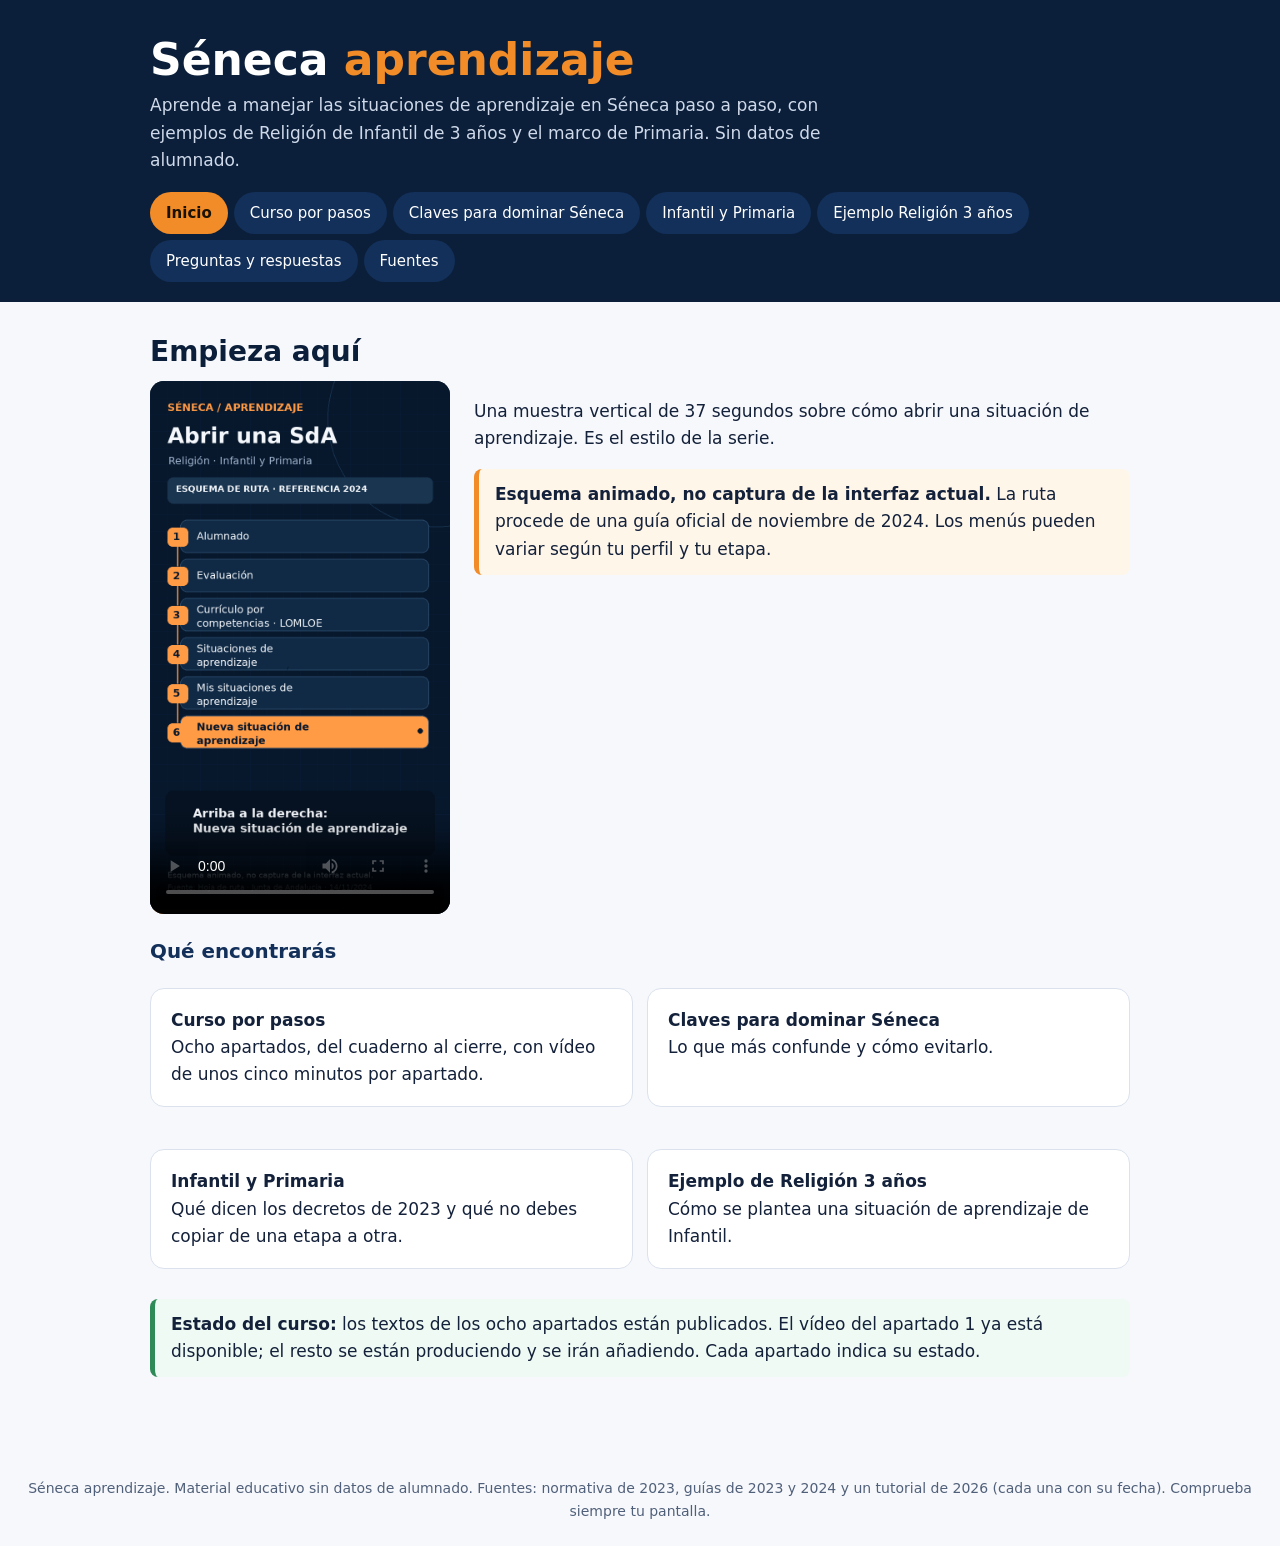
==== index.html @ 156d87f7 "Update evaluation section for Religion curriculum" ====
<!doctype html><html lang="es"><head><meta charset="utf-8"><meta name="viewport" content="width=device-width,initial-scale=1"><title>Séneca aprendizaje</title><link rel="stylesheet" href="2-style.css"></head><body>
<header><div class="wrap"><h1>Séneca <span>aprendizaje</span></h1><p>Aprende a manejar las situaciones de aprendizaje en Séneca paso a paso, con ejemplos de Religión de Infantil de 3 años y el marco de Primaria. Sin datos de alumnado.</p>
<nav role="tablist"><button data-t="inicio">Inicio</button><button data-t="curso">Curso por pasos</button><button data-t="claves">Claves para dominar Séneca</button><button data-t="etapas">Infantil y Primaria</button><button data-t="ejemplo">Ejemplo Religión 3 años</button><button data-t="faq">Preguntas y respuestas</button><button data-t="fuentes">Fuentes</button></nav></div></header>
<main><div class="wrap">
<section class="tab" id="inicio"><h2>Empieza aquí</h2>
<div class="pilot"><video controls playsinline preload="metadata" poster="4-piloto.png" src="5-piloto.mp4" aria-label="Muestra: abrir una situación de aprendizaje"></video>
<div><p>Una muestra vertical de 37 segundos sobre cómo abrir una situación de aprendizaje. Es el estilo de la serie.</p>
<div class="note"><b>Esquema animado, no captura de la interfaz actual.</b> La ruta procede de una guía oficial de noviembre de 2024. Los menús pueden variar según tu perfil y tu etapa.</div></div></div>
<h3>Qué encontrarás</h3>
<div class="grid c2"><div class="card"><b>Curso por pasos</b><br>Ocho apartados, del cuaderno al cierre, con vídeo de unos cinco minutos por apartado.</div><div class="card"><b>Claves para dominar Séneca</b><br>Lo que más confunde y cómo evitarlo.</div><div class="card"><b>Infantil y Primaria</b><br>Qué dicen los decretos de 2023 y qué no debes copiar de una etapa a otra.</div><div class="card"><b>Ejemplo de Religión 3 años</b><br>Cómo se plantea una situación de aprendizaje de Infantil.</div></div>
<div class="note ok"><b>Estado del curso:</b> los textos de los ocho apartados están publicados. El vídeo del apartado 1 ya está disponible; el resto se están produciendo y se irán añadiendo. Cada apartado indica su estado.</div></section>
<section class="tab" id="curso"><h2>Curso por pasos</h2><p>Un apartado por vídeo. Abre cada uno para ver los pasos y su advertencia.</p><details id="m1"><summary>1. Preparar el cuaderno <span class="tag done">Vídeo disponible · 5 min</span></summary><video controls playsinline preload="metadata" poster="8-cap1.png" src="7-cap1.mp4" aria-label="Capítulo 1: preparar el cuaderno" style="margin:10px 0"></video><div class="note">Las pantallas del vídeo son de un tutorial público de 2026 en un entorno de formación (curso 2025-26), con datos ocultos. No es tu sesión: contrasta año, etapa, perfil y permisos. Fuente: <a href="https://www.youtube.com/watch?v=MoA0F6g8uqE" target="_blank" rel="noopener">Creación de parámetros en el Cuaderno de Séneca (YouTube)</a>.</div><p>Localizar el cuaderno de clase, comprobar grupo y curso y crear las categorías.</p><ol class="steps"><li>Entra en Séneca con tu perfil de docente y confirma el curso escolar que aparece arriba.</li><li>Abre el Cuaderno de clase y comprueba que ves el grupo y la materia correctos (en Religión, el grupo de la etapa que te toca).</li><li>Revisa las categorías: son una forma de organizar tus actividades, no una ponderación obligatoria. El orden de presentación no cambia las notas.</li><li>Ten a mano la programación del centro antes de empezar a rellenar nada.</li></ol><div class="note"><b>Ojo:</b> Cada centro puede tener permisos y organización distintos. Lo que ves depende de tu perfil y de lo que haya configurado la dirección.</div></details>
<details id="m2"><summary>2. Programación, situación de aprendizaje y actividad <span class="tag prod">Vídeo en producción</span></summary><p>Tres cosas distintas que se confunden: la programación de la materia, la situación de aprendizaje (SdA) y la actividad evaluable.</p><ol class="steps"><li>Programación didáctica: el documento del centro para la materia y el curso.</li><li>Situación de aprendizaje: un reto o problema contextualizado que reúne actividades articuladas para desarrollar competencias específicas.</li><li>Actividad evaluable: lo que registras en el cuaderno para valorar criterios de evaluación concretos.</li><li>Regla práctica: primero la SdA, después sus actividades, y de ahí las actividades evaluables.</li></ol><div class="note"><b>Ojo:</b> El Decreto 100/2023 (Infantil) define la SdA como un conjunto de actividades articuladas para desarrollar las competencias específicas en un contexto determinado.</div></details>
<details id="m3"><summary>3. Abrir e identificar una situación de aprendizaje <span class="tag prod">Vídeo en producción</span></summary><p>Entrar en Mis situaciones de aprendizaje y rellenar identificación, justificación, temporalización, participantes y materias.</p><ol class="steps"><li>Atajo: usa el buscador integrado de Séneca y escribe «situaciones de aprendizaje».</li><li>Ruta por menús (guía oficial de 2024): <span class=menu>Alumnado</span> › <span class=menu>Evaluación</span> › <span class=menu>Currículo por competencias R.G. LOMLOE</span> › <span class=menu>Situaciones de aprendizaje</span> › <span class=menu>Mis situaciones de aprendizaje</span>.</li><li>Arriba a la derecha pulsa <span class=menu>Nueva situación de aprendizaje</span>.</li><li>Antes de escribir, comprueba etapa y curso. Rellena título contextualizado, justificación (objetivos de etapa y principios pedagógicos), temporalización y materias.</li><li>Añade participantes si otros docentes del mismo curso la van a usar.</li></ol><div class="note"><b>Ojo:</b> La ruta procede de una guía de noviembre de 2024. Los menús pueden cambiar según el perfil y la etapa.</div></details>
<details id="m4"><summary>4. Concreción curricular y producto final <span class="tag prod">Vídeo en producción</span></summary><p>Elegir competencias específicas y criterios de evaluación de la etapa correcta, y describir el reto o producto final.</p><ol class="steps"><li>Selecciona las competencias específicas y los criterios que vas a trabajar. Séneca enlaza por defecto descriptores operativos y saberes básicos según el currículo andaluz.</li><li>Puedes quitar saberes básicos que no vayas a trabajar en esta SdA.</li><li>Describe el producto final: el reto o la tarea, claro y concreto. Se añade con el botón <span class=menu>+</span> de la esquina superior derecha de ese apartado.</li><li>No copies criterios de otra etapa: Infantil y Primaria tienen currículo y áreas distintos.</li></ol><div class="note"><b>Ojo:</b> Infantil se organiza por áreas globalizadas y Primaria por áreas con criterios propios. Los campos exactos de tu pantalla se contrastan con tu perfil.</div></details>
<details id="m5"><summary>5. Secuencia didáctica <span class="tag prod">Vídeo en producción</span></summary><p>Pasar de la idea a las actividades, con recursos y metodología, y añadir diversidad (DUA).</p><ol class="steps"><li>Planifica la secuencia: motivación, activación, exploración, estructuración, aplicación y conclusión o evaluación.</li><li>Añade las actividades una a una: título, descripción, recursos, competencias y criterios asociados.</li><li>Rellena las medidas de atención a la diversidad: generales y específicas, con los principios DUA (varias formas de implicación, de representación y de acción y expresión).</li><li>En Infantil, piensa en juego, rutinas, asamblea y observación; en Primaria, en tareas y productos.</li></ol><div class="note"><b>Ojo:</b> La secuencia es un orden de actividades, no un catálogo suelto.</div></details>
<details id="m6"><summary>6. Crear actividades evaluables <span class="tag prod">Vídeo en producción</span></summary><p>Convertir actividades de la SdA en actividades del cuaderno con categoría y criterios.</p><ol class="steps"><li>Desde la SdA genera las actividades evaluables (guía de Séneca para el profesorado).</li><li>Elige la categoría y revisa los campos del formulario.</li><li>Vincula los criterios que correspondan y decide si la actividad es diaria o no diaria.</li><li>Un mismo criterio puede estar en varias actividades de distinto grado de dificultad.</li></ol><div class="note"><b>Ojo:</b> Los campos del formulario son los que muestra tu Séneca. Esta guía no sustituye comprobarlos en tu perfil.</div></details>
<details id="m7"><summary>7. Registrar y revisar la evaluación <span class="tag prod">Vídeo en producción</span></summary><p>Introducir evidencias, ver el seguimiento y entender cada vista.</p><ol class="steps"><li>Una guía de 2023 sobre ESO dice que los criterios se valoran de 0 a 10 y pesan igual. En Primaria, la Orden de 30 de mayo de 2023 fija los términos IN, SU, BI, NT y SB. Comprueba qué se aplica en tu área.</li><li>Registra evidencias de cada actividad y revisa el seguimiento por alumno.</li><li>En Infantil la evaluación es global y de observación. No traslades sin comprobar la lógica de calificación de otra etapa.</li><li>Nunca pegues datos de alumnado en documentos o webs públicas.</li></ol><div class="note"><b>Ojo:</b> Las orientaciones de calificación de la guía consultada son de ESO. En Religión Infantil y Primaria confirma con tu centro.</div></details>
<details id="m8"><summary>8. Comprobar y cerrar <span class="tag prod">Vídeo en producción</span></summary><p>Revisar, generar el documento imprimible y guardar.</p><ol class="steps"><li>Repasa título, justificación, temporalización, concreción, producto, secuencia y diversidad.</li><li>Genera el documento imprimible de la SdA para revisarlo en papel o PDF.</li><li>Comprueba la evaluación de la práctica docente (indicadores de reflexión).</li><li>Guarda y publica solo cuando esté revisada con quien corresponda en el centro.</li></ol><div class="note"><b>Ojo:</b> Guardar y publicar puede depender de permisos del centro.</div></details>
</section>
<section class="tab" id="claves"><h2>Claves para dominar Séneca</h2>
<div class="card"><b>1. Primero la idea, luego el formulario.</b> Decide el centro de interés, el reto y el producto final en un papel. Después rellena Séneca.</div>
<div class="card"><b>2. Comprueba etapa y curso antes de seleccionar criterios.</b> Un criterio de otra etapa es el error más caro.</div>
<div class="card"><b>3. Título contextualizado y justificación con objetivos de etapa y principios pedagógicos.</b> No basta con el nombre del tema.</div>
<div class="card"><b>4. No es un catálogo de actividades.</b> La secuencia tiene un orden con sentido: motivación, activación, exploración, estructuración, aplicación y conclusión.</div>
<div class="card"><b>5. Cada actividad enlaza criterios.</b> Si no sabes qué criterio evalúa, no es aún una actividad evaluable.</div>
<div class="card"><b>6. DUA desde el principio.</b> Piensa varias formas de implicación, representación y expresión, no solo medidas para casos concretos.</div>
<div class="card"><b>7. Usa el imprimible para revisar.</b> Leer la SdA completa en papel enseña huecos que no ves en pantalla.</div>
<div class="card"><b>8. Cuida los datos.</b> Capturas y ejemplos sin nombres, fotos ni notas del alumnado.</div>
<div class="card"><b>9. Los permisos mandan.</b> Si un botón no aparece, puede ser tu perfil o el centro, no un fallo tuyo.</div></section>
<section class="tab" id="etapas"><h2>Infantil y Primaria</h2>
<p>Lo que dicen los textos oficiales de Andalucía de 2023 sobre cada etapa y sobre Religión. Es el marco legal; no es lo que ve tu pantalla de Séneca, que depende de tu perfil y no se ha podido comprobar.</p>
<table><tr><th></th><th>Infantil</th><th>Primaria</th></tr>
<tr><td>Norma</td><td>Decreto 100/2023, de 9 de mayo, y Orden de 30 de mayo de 2023</td><td>Decreto 101/2023, de 9 de mayo, y Orden de 30 de mayo de 2023</td></tr>
<tr><td>Situación de aprendizaje (art. 7)</td><td>Conjunto de actividades articuladas para lograr que el alumnado desarrolle las competencias específicas en un contexto determinado. Metodología activa, motivadora y participativa.</td><td>La misma definición (art. 7 del decreto de Primaria).</td></tr>
<tr><td>Organización (art. 8)</td><td>Tres áreas globalizadas: Crecimiento en Armonía; Descubrimiento y Exploración del Entorno; Comunicación y Representación de la Realidad.</td><td>Áreas: Conocimiento del Medio, Educación Artística, Educación Física, Lengua Castellana y Literatura, Primera Lengua Extranjera, Matemáticas; Segunda Lengua Extranjera y Educación en Valores Cívicos y Éticos en el tercer ciclo.</td></tr>
<tr><td>Religión (art. 9)</td><td>Se ofrece en el segundo ciclo (3 a 6 años). Los padres o tutores manifiestan si la cursan. El currículo de Religión lo determinan las autoridades de cada confesión.</td><td>Se ofrece en cada curso, a elección de las familias. El currículo de Religión lo determinan las autoridades de cada confesión.</td></tr>
<tr><td>Evaluación (art. 11)</td><td>Global, continua y formativa. La observación directa y sistemática es la técnica principal. Referentes: criterios de evaluación de cada ciclo y área.</td><td>Global, continua y formativa. Referentes: criterios de evaluación de cada área. Resultados con términos IN, SU, BI, NT, SB; boletín informativo con notas de 1 a 10.</td></tr>
<tr><td>Evaluación de Religión</td><td>El decreto andaluz de Infantil no trae una regla específica. El currículo de Religión Católica de Infantil (Resolución de 21/06/2022, BOE) dice que se evalúa en los mismos términos y con los mismos efectos que las otras áreas de la etapa, con la observación directa y sistemática como herramienta clave. Sugiere rúbricas, listas de control, escalas, portfolios o diarios de aprendizaje.</td><td>Art. 9.5 del decreto: se evalúa en los mismos términos y con los mismos efectos que las otras áreas; la nota de Religión no cuenta en convocatorias en que compiten expedientes académicos.</td></tr></table>
<div class="note"><b>No comprobado:</b> los campos exactos de evaluación y programación que ve el profesorado de Religión de Infantil y de Primaria en su perfil de Séneca, y cómo el centro tiene configurado el cuaderno. Esta web no copia criterios ni códigos de ninguna etapa y no incluye ejemplos de Primaria: los ejemplos de esta versión son de Infantil de 3 años.</div>
<p>Textos: <a href="https://www.boe.es/buscar/act.php?id=BOE-A-2022-10452" target="_blank" rel="noopener">Resolución de 21/06/2022, currículos de Religión Católica (BOE)</a>, <a href="https://www.juntadeandalucia.es/boja/2023/90/1" target="_blank" rel="noopener">Decreto 100/2023 (Infantil)</a>, <a href="https://www.juntadeandalucia.es/boja/2023/90/2" target="_blank" rel="noopener">Decreto 101/2023 (Primaria)</a>, <a href="https://www.juntadeandalucia.es/boja/2023/104/39" target="_blank" rel="noopener">Orden de 30 de mayo de 2023 (Primaria)</a>.</p></section>
<section class="tab" id="ejemplo"><h2>Ejemplo: Religión 3 años</h2>
<p>Un tema pensado para 3 años: <b>Dios me quiere como soy</b>. Es una propuesta didáctica de ejemplo para entender cómo se plantean los apartados antes de pasar a Séneca. No es un informe exportado de Séneca, ni una programación oficial, ni un registro de actividades realizadas. Sin datos de ningún centro ni alumnado. Hay más temas en la web <a href="https://manolomalaga.github.io/reli-ana-3-anos/">Reli Ana 3 años</a>.</p>
<h3>Identificación</h3>
<table><tr><th>Apartado</th><th>Propuesta</th></tr>
<tr><td>Título</td><td>Dios me quiere como soy.</td></tr>
<tr><td>Etapa</td><td>Educación Infantil, tres años (segundo ciclo).</td></tr>
<tr><td>Materia</td><td>Religión.</td></tr>
<tr><td>Temporalización</td><td>Cinco encuentros semanales. Ajusta fechas y duración al horario real; no es una duración obligatoria.</td></tr>
<tr><td>Concreción curricular</td><td>Se eligen en Séneca los elementos que ofrezca tu pantalla para Religión de la etapa. El currículo de Religión lo determinan las autoridades de la confesión. Aquí no se incluyen códigos curriculares.</td></tr></table>
<h3>Justificación propuesta</h3>
<p>El juego, la conversación y la expresión plástica permiten que los niños exploren su cuerpo, comuniquen emociones y descubran maneras de cuidar y ayudar. Desde el sentido cristiano del tema se subraya el valor de cada persona y la dignidad compartida. Se trabaja con espejo seguro, plastilina, huellas, siluetas, cuentos y canciones, con alternativas de comunicación y movimiento, sin exigir contacto ni exposición de experiencias íntimas. Las observaciones se refieren a aprendizajes y formas de participar, no a la intensidad de la fe personal.</p>
<h3>Producto final propuesto</h3>
<p>Mural colectivo «Todos iguales, todos importantes», con huellas, siluetas u otras producciones elegidas por cada niño. El mural no sustituye las evidencias individuales de aprendizaje y no exige identificar públicamente a sus autores.</p>
<h3>Secuencia de cinco actividades</h3><details><summary>1. Soy único e importante</summary><p>Conversación de acogida, exploración con un espejo irrompible y huellas en plastilina. Se comparan las producciones sin jerarquizar cuerpos, habilidad ni apariencia. Cada niño comunica algo propio con palabra, gesto o señalamiento. La silueta corporal es opcional: nadie tiene que tumbarse ni aceptar contacto.</p><p><i>Cierre religioso sugerido: una frase breve de agradecimiento por la propia vida.</i></p></details><details><summary>2. Descubro con mis sentidos</summary><p>Juego de sonidos, observación de detalles y exploración de texturas. Para el gusto se usan imágenes o un cuento, sin pruebas de comida. Con movimiento adaptado o una alternativa sentada. Se observa qué descubre y cómo lo expresa, no quién termina antes.</p><p><i>Cierre religioso sugerido: agradecimiento por el cuerpo y por poder conocer el mundo.</i></p></details><details><summary>3. Cuido mi cuerpo</summary><p>Ordenar imágenes de hábitos de cuidado y conversar a partir de un cuento. Se enlaza con las rutinas habituales del aula, sin sustituir las indicaciones del centro. Se registra una acción concreta y el apoyo que necesita.</p><p><i>Cierre religioso sugerido: pedir ayuda para cuidar el cuerpo y respetar a los demás.</i></p></details><details><summary>4. Mis emociones cuentan</summary><p>Cuento y elección de una tarjeta, gesto o dibujo para expresar una emoción. No se obliga a contar vivencias privadas ni a hablar delante del grupo. Se aceptan distintas formas de comunicación.</p><p><i>Cierre religioso sugerido: expresar con libertad cómo se siente cada uno.</i></p></details><details><summary>5. Todos iguales, todos importantes</summary><p>Canción y composición del mural. Se propone una ayuda sencilla entre compañeros, sin contacto obligatorio. Se conversa sobre compartir, acoger y colaborar. Se comprueba que cada niño tiene una forma posible de participar.</p><p><i>Cierre religioso sugerido: agradecimiento por poder ayudarnos.</i></p></details>
<h3>Cómo llevarlo a Séneca</h3>
<ol class="steps"><li>Identifica la situación con título, materia y temporalización revisados.</li><li>Comprueba los elementos curriculares de Religión de la etapa. No traslades los de ESO ni de Primaria al ejemplo de tres años.</li><li>Distribuye las actividades en la secuencia que ofrezca el formulario.</li><li>Crea en el cuaderno las actividades evaluables que procedan. Una categoría del cuaderno con el título del tema no crea automáticamente la situación.</li><li>Registra observaciones individuales reales después de las experiencias. El mural terminado no acredita por sí solo todos los aprendizajes.</li></ol>
<div class="note"><b>Antes de usarlo:</b> sustituye las fechas por tu horario real; comprueba etapa, curso, materia y permisos; no completes resultados por anticipado; no publiques datos personales, fotografías identificables ni apoyos individuales. Marco inclusivo de familia: «¿quién me cuida?», sin suponer una figura concreta en casa. Este sitio todavía no incluye ejemplo de Primaria.</div></section>
<section class="tab" id="faq"><h2>Preguntas y respuestas</h2><details><summary>¿Cómo llego a Nueva situación de aprendizaje?</summary><p>Con el buscador integrado de Séneca, o por <span class=menu>Alumnado</span> › <span class=menu>Evaluación</span> › <span class=menu>Currículo por competencias R.G. LOMLOE</span> › <span class=menu>Situaciones de aprendizaje</span> › <span class=menu>Mis situaciones de aprendizaje</span>. El botón está arriba a la derecha. Ruta de la guía oficial de noviembre de 2024; puede variar.</p></details><details><summary>¿Qué es exactamente una situación de aprendizaje?</summary><p>Un reto o problema contextualizado que el alumnado resuelve poniendo en práctica lo aprendido. Reúne actividades articuladas para desarrollar competencias específicas. Sustituye a la unidad didáctica tradicional.</p></details><details><summary>¿Qué apartados tiene una SdA en Séneca?</summary><p>Según la formación oficial de 2023: identificación (título, justificación, temporalización), participantes, materias, concreción curricular, producto final, secuenciación didáctica, atención a la diversidad (DUA), valoración en actividades evaluables y evaluación de la práctica docente.</p></details><details><summary>¿Infantil y Primaria rellenan lo mismo?</summary><p>No. Los decretos de 2023 organizan Infantil en tres áreas globalizadas con observación como técnica principal, y Primaria en áreas con criterios propios. Los campos que ves en Séneca dependen de tu etapa y perfil: esta web no los ha comprobado.</p></details><details><summary>¿Puedo copiar criterios de un ejemplo de ESO?</summary><p>No. Los ejemplos de ESO sirven para entender la estructura, pero los criterios, saberes y calificación son de cada etapa.</p></details><details><summary>¿Los criterios valen igual?</summary><p>Según la guía consultada (ESO, 2023), los criterios de una competencia específica contribuyen igual y se valoran de 0 a 10. Un criterio puede aparecer en varias actividades con distinta ponderación. Confirma cómo se aplica en tu etapa.</p></details><details><summary>¿Qué es el DUA y dónde se pone?</summary><p>Diseño Universal para el Aprendizaje. Hay un apartado de atención a la diversidad con medidas generales y específicas. Sus tres principios: múltiples formas de implicación, de representación y de acción y expresión.</p></details><details><summary>¿Qué diferencia hay entre categoría, actividad y criterio?</summary><p>La categoría organiza tus actividades en el cuaderno. La actividad es lo que registras. El criterio es lo que se evalúa. El orden de las categorías no pondera notas.</p></details><details><summary>¿Puedo poner datos de mi alumnado en estos materiales?</summary><p>No. Esta web no lleva datos de alumnado ni capturas con datos personales, y tus materiales públicos tampoco deberían.</p></details><details><summary>¿Por qué algunos pasos dicen «según tu perfil»?</summary><p>Porque no todos los perfiles ven lo mismo. Esta web no muestra tu sesión de Séneca y no puede garantizar cada formulario. Ante la duda, pregunta a tu dirección o a tu coordinación.</p></details><details><summary>¿Los vídeos son grabaciones de Séneca?</summary><p>El de muestra es un esquema animado basado en una guía de 2024, no una captura de la interfaz actual. Los capítulos irán rotulando su origen.</p></details></section>
<section class="tab" id="fuentes"><h2>Fuentes</h2><p>Consultadas el 18 de noviembre de 2026. Son material de apoyo; no validan tu sesión de Séneca.</p>
<ul>
<li><a href="https://www.boe.es/buscar/act.php?id=BOE-A-2022-10452" target="_blank" rel="noopener">Resolución de 21 de junio de 2022: currículos de Religión Católica (BOE)</a>. Currículo de Religión; evaluación de Infantil leída; la parte de Primaria no se ha cotejado aquí.</li>
<li><a href="https://www.juntadeandalucia.es/boja/2023/90/1" target="_blank" rel="noopener">Decreto 100/2023 (Infantil)</a>, <a href="https://www.juntadeandalucia.es/boja/2023/90/2" target="_blank" rel="noopener">Decreto 101/2023 (Primaria)</a> y <a href="https://www.juntadeandalucia.es/boja/2023/104/39" target="_blank" rel="noopener">Orden de 30 de mayo de 2023 (Primaria)</a>, BOJA. Marco legal.</li>
<li><a href="https://blogsaverroes.juntadeandalucia.es/hojaderuta/2024/11/14/iniciar-sda/" target="_blank" rel="noopener">Iniciamos la apertura de una situación de aprendizaje (Hoja de ruta, 14/11/2024)</a>. Ruta de menús y botón de nueva SdA.</li>
<li><a href="https://www.juntadeandalucia.es/educacion/portales/documents/265415/413515/03%20-%20Dise%C3%83%C2%B1o%20situaciones%20de%20aprendizaje/fe80c100-6ad6-2442-05f2-0b8b28ba6a63?version=1.1" target="_blank" rel="noopener">Diseño de situaciones de aprendizaje, sesión formativa de 15/11/2023 (Junta de Andalucía)</a>. Índice de apartados y esquema de diseño.</li>
<li><a href="https://blogsaverroes.juntadeandalucia.es/macade/2023/10/19/situacion-de-aprendizaje-en-seneca/" target="_blank" rel="noopener">SdA en Séneca (2023)</a>. Apartados y ejemplo de ESO.</li>
<li><a href="https://blogsaverroes.juntadeandalucia.es/senecaprofesorado/las-udis/" target="_blank" rel="noopener">Las situaciones de aprendizaje, Séneca para el profesorado (2023)</a>.</li>
<li><a href="https://blogsaverroes.juntadeandalucia.es/senecaprofesorado/modulo-de-cuaderno-de-clase/" target="_blank" rel="noopener">Módulo de Cuaderno de Clase</a>.</li>
<li><a href="https://editorial-esquematizate.es/situacion-aprendizaje-educacion-infantil-andalucia-como-disenar/" target="_blank" rel="noopener">Situación de aprendizaje en Infantil, Decreto 100/2023 (fuente editorial, 2026)</a>. Fuente secundaria.</li>
</ul></section>
</div></main>
<footer>Séneca aprendizaje. Material educativo sin datos de alumnado. Fuentes: normativa de 2023, guías de 2023 y 2024 y un tutorial de 2026 (cada una con su fecha). Comprueba siempre tu pantalla.</footer>
<script src="3-app.js"></script></body></html>
---- 2-style.css ----
:root{--navy:#0b1f3a;--navy2:#13305a;--orange:#f28c28;--bg:#f6f8fb;--ink:#14213a;--mut:#51607a;--line:#dbe2ee}
*{box-sizing:border-box}body{margin:0;font:17px/1.6 system-ui,-apple-system,Segoe UI,Roboto,sans-serif;color:var(--ink);background:var(--bg)}
header{background:var(--navy);color:#fff;padding:36px 20px 20px}
.wrap{max-width:980px;margin:0 auto}
h1{margin:0 0 8px;font-size:clamp(28px,5vw,44px);line-height:1.1}h1 span{color:var(--orange)}
header p{margin:0 0 18px;color:#cfd9ea;max-width:680px}
nav{display:flex;gap:6px;flex-wrap:wrap}
nav button{background:var(--navy2);color:#fff;border:0;border-radius:999px;padding:9px 16px;font:inherit;font-size:15px;cursor:pointer}
nav button[aria-selected=true]{background:var(--orange);color:#1b1100;font-weight:700}
main{padding:28px 20px 60px}
section.tab{display:none}section.tab.on{display:block}
h2{font-size:28px;margin:0 0 6px;color:var(--navy)}h3{margin:22px 0 6px;color:var(--navy2)}
.card{background:#fff;border:1px solid var(--line);border-radius:14px;padding:18px 20px;margin:14px 0}
.note{border-left:5px solid var(--orange);background:#fff6ea;padding:12px 16px;border-radius:8px;margin:16px 0}
.ok{border-left-color:#2e8b57;background:#eefaf3}
.grid{display:grid;gap:14px}@media(min-width:760px){.grid.c2{grid-template-columns:1fr 1fr}.pilot{display:grid;grid-template-columns:300px 1fr;gap:24px;align-items:start}}
video{width:100%;max-width:300px;border-radius:14px;background:#07172c;display:block}
.tag{display:inline-block;font-size:13px;padding:2px 10px;border-radius:999px;background:#e8edf6;color:var(--navy2);margin-right:6px}
.tag.prod{background:#fff0d9;color:#8a4b00}.tag.done{background:#dff5e8;color:#17623a}
details{background:#fff;border:1px solid var(--line);border-radius:12px;margin:10px 0;padding:4px 18px}
summary{cursor:pointer;font-weight:650;padding:10px 0;color:var(--navy)}
details[open] summary{border-bottom:1px solid var(--line);margin-bottom:8px}
table{border-collapse:collapse;width:100%;font-size:15px;background:#fff}th,td{border:1px solid var(--line);padding:8px 10px;text-align:left;vertical-align:top}th{background:var(--navy);color:#fff}
ol.steps{padding-left:22px}ol.steps li{margin:6px 0}
code,.menu{background:#eaf0fa;border-radius:6px;padding:1px 7px;font-size:.92em}
a{color:#0b5cad}footer{padding:24px 20px;color:var(--mut);font-size:14px;text-align:center}
@media(max-width:700px){table{font-size:13.5px;table-layout:fixed}th,td{padding:6px;overflow-wrap:anywhere;hyphens:auto}}
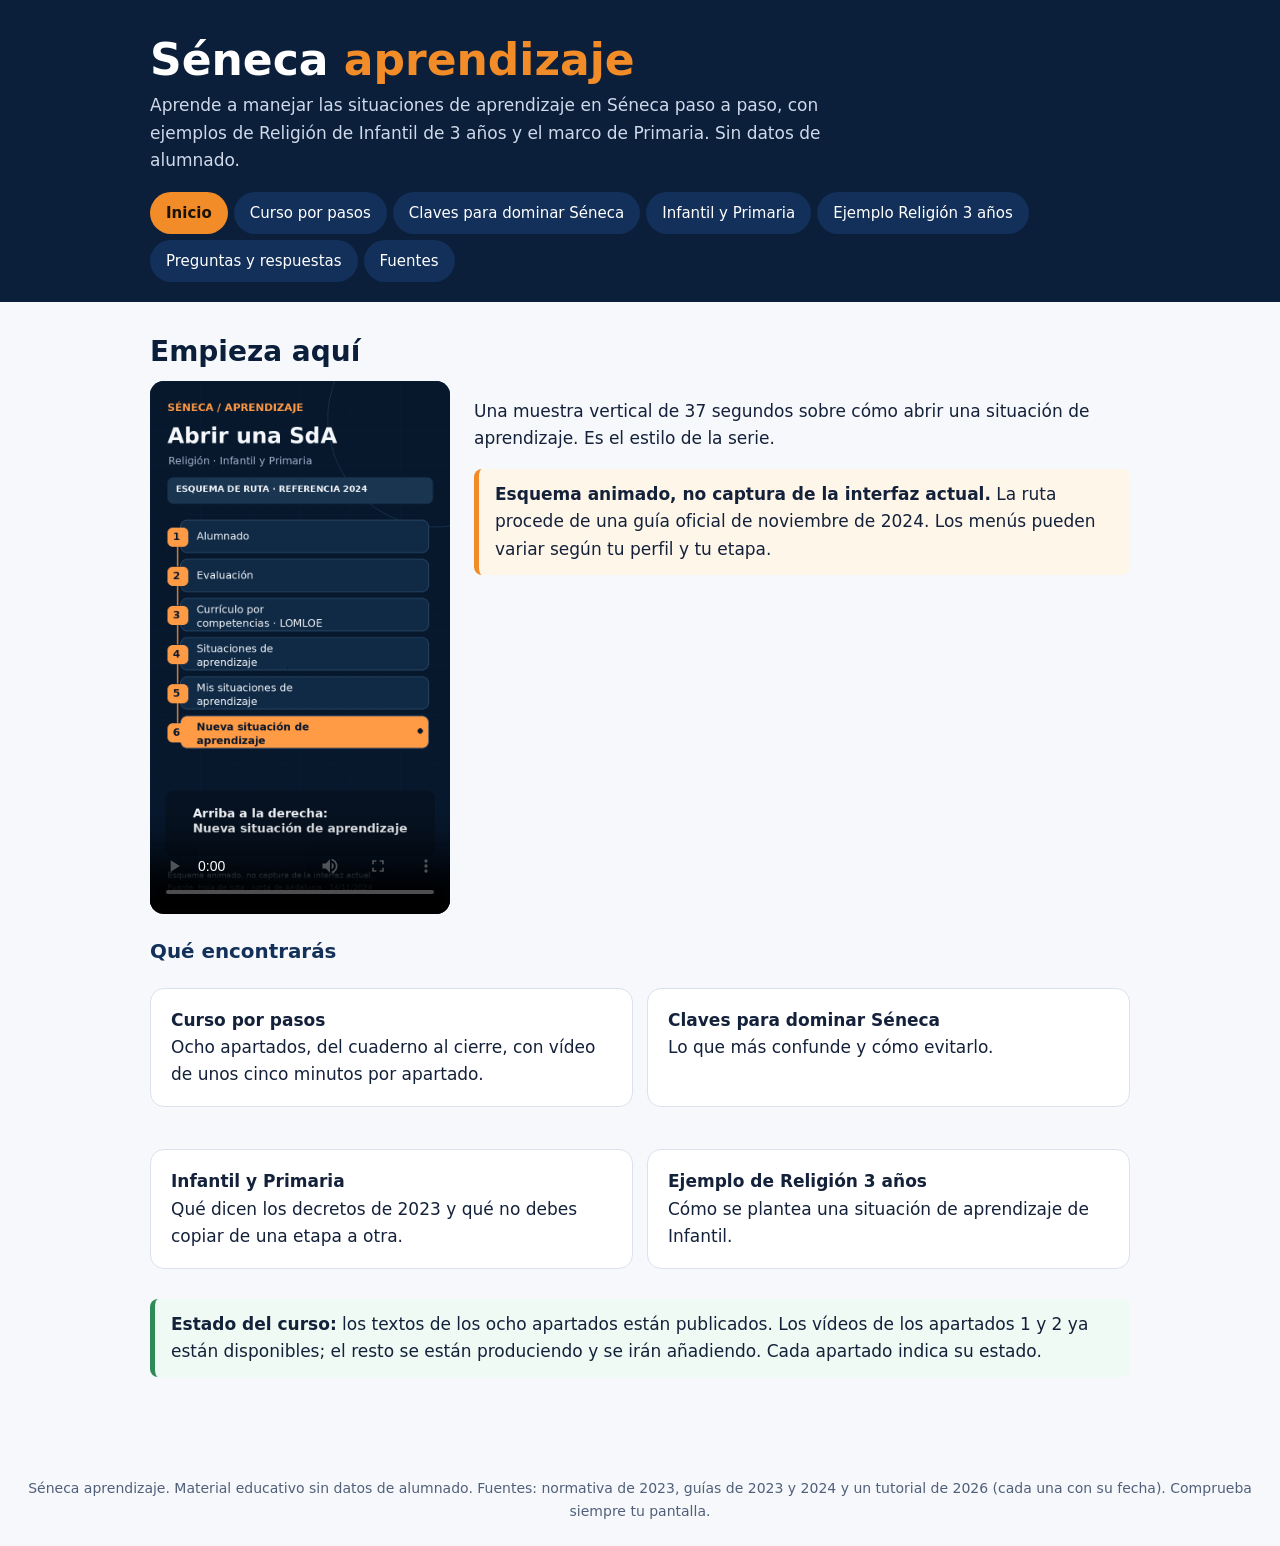
==== commit 79160238: "Modify course status and video details in index.html Updated course status and video availability in" ====
--- a/index.html
+++ b/index.html
@@ -8,9 +8,9 @@
 <div class="note"><b>Esquema animado, no captura de la interfaz actual.</b> La ruta procede de una guía oficial de noviembre de 2024. Los menús pueden variar según tu perfil y tu etapa.</div></div></div>
 <h3>Qué encontrarás</h3>
 <div class="grid c2"><div class="card"><b>Curso por pasos</b><br>Ocho apartados, del cuaderno al cierre, con vídeo de unos cinco minutos por apartado.</div><div class="card"><b>Claves para dominar Séneca</b><br>Lo que más confunde y cómo evitarlo.</div><div class="card"><b>Infantil y Primaria</b><br>Qué dicen los decretos de 2023 y qué no debes copiar de una etapa a otra.</div><div class="card"><b>Ejemplo de Religión 3 años</b><br>Cómo se plantea una situación de aprendizaje de Infantil.</div></div>
-<div class="note ok"><b>Estado del curso:</b> los textos de los ocho apartados están publicados. El vídeo del apartado 1 ya está disponible; el resto se están produciendo y se irán añadiendo. Cada apartado indica su estado.</div></section>
+<div class="note ok"><b>Estado del curso:</b> los textos de los ocho apartados están publicados. Los vídeos de los apartados 1 y 2 ya están disponibles; el resto se están produciendo y se irán añadiendo. Cada apartado indica su estado.</div></section>
 <section class="tab" id="curso"><h2>Curso por pasos</h2><p>Un apartado por vídeo. Abre cada uno para ver los pasos y su advertencia.</p><details id="m1"><summary>1. Preparar el cuaderno <span class="tag done">Vídeo disponible · 5 min</span></summary><video controls playsinline preload="metadata" poster="8-cap1.png" src="7-cap1.mp4" aria-label="Capítulo 1: preparar el cuaderno" style="margin:10px 0"></video><div class="note">Las pantallas del vídeo son de un tutorial público de 2026 en un entorno de formación (curso 2025-26), con datos ocultos. No es tu sesión: contrasta año, etapa, perfil y permisos. Fuente: <a href="https://www.youtube.com/watch?v=MoA0F6g8uqE" target="_blank" rel="noopener">Creación de parámetros en el Cuaderno de Séneca (YouTube)</a>.</div><p>Localizar el cuaderno de clase, comprobar grupo y curso y crear las categorías.</p><ol class="steps"><li>Entra en Séneca con tu perfil de docente y confirma el curso escolar que aparece arriba.</li><li>Abre el Cuaderno de clase y comprueba que ves el grupo y la materia correctos (en Religión, el grupo de la etapa que te toca).</li><li>Revisa las categorías: son una forma de organizar tus actividades, no una ponderación obligatoria. El orden de presentación no cambia las notas.</li><li>Ten a mano la programación del centro antes de empezar a rellenar nada.</li></ol><div class="note"><b>Ojo:</b> Cada centro puede tener permisos y organización distintos. Lo que ves depende de tu perfil y de lo que haya configurado la dirección.</div></details>
-<details id="m2"><summary>2. Programación, situación de aprendizaje y actividad <span class="tag prod">Vídeo en producción</span></summary><p>Tres cosas distintas que se confunden: la programación de la materia, la situación de aprendizaje (SdA) y la actividad evaluable.</p><ol class="steps"><li>Programación didáctica: el documento del centro para la materia y el curso.</li><li>Situación de aprendizaje: un reto o problema contextualizado que reúne actividades articuladas para desarrollar competencias específicas.</li><li>Actividad evaluable: lo que registras en el cuaderno para valorar criterios de evaluación concretos.</li><li>Regla práctica: primero la SdA, después sus actividades, y de ahí las actividades evaluables.</li></ol><div class="note"><b>Ojo:</b> El Decreto 100/2023 (Infantil) define la SdA como un conjunto de actividades articuladas para desarrollar las competencias específicas en un contexto determinado.</div></details>
+<details id="m2"><summary>2. Programación, situación de aprendizaje y actividad <span class="tag done">Vídeo disponible · 5:44</span></summary><video controls playsinline preload="metadata" poster="2-cap2.png" src="1-cap2.mp4" aria-label="Capítulo 2: programación, situación de aprendizaje y actividad" style="margin:10px 0"></video><div class="note">Las pantallas del vídeo son de un tutorial de un instituto subido en octubre de 2025, pero grabado con pantallas de 2023-24. Puede no coincidir con la interfaz actual, y no se ha comprobado la interfaz actual de Infantil. Distingue materia, SdA y actividad, y los registros del cuaderno, con el ejemplo del tema 1. Fuente: <a href="https://www.youtube.com/watch?v=WIgateh4PXk" target="_blank" rel="noopener">tutorial en YouTube</a>; apoyo: <a href="https://www.youtube.com/watch?v=lEC_SYRVXgc" target="_blank" rel="noopener">segundo tutorial</a>.</div><p>Tres cosas distintas que se confunden: la programación de la materia, la situación de aprendizaje (SdA) y la actividad evaluable.</p><ol class="steps"><li>Programación didáctica: el documento del centro para la materia y el curso.</li><li>Situación de aprendizaje: un reto o problema contextualizado que reúne actividades articuladas para desarrollar competencias específicas.</li><li>Actividad evaluable: lo que registras en el cuaderno para valorar criterios de evaluación concretos.</li><li>Regla práctica: primero la SdA, después sus actividades, y de ahí las actividades evaluables.</li></ol><div class="note"><b>Ojo:</b> El Decreto 100/2023 (Infantil) define la SdA como un conjunto de actividades articuladas para desarrollar las competencias específicas en un contexto determinado.</div></details>
 <details id="m3"><summary>3. Abrir e identificar una situación de aprendizaje <span class="tag prod">Vídeo en producción</span></summary><p>Entrar en Mis situaciones de aprendizaje y rellenar identificación, justificación, temporalización, participantes y materias.</p><ol class="steps"><li>Atajo: usa el buscador integrado de Séneca y escribe «situaciones de aprendizaje».</li><li>Ruta por menús (guía oficial de 2024): <span class=menu>Alumnado</span> › <span class=menu>Evaluación</span> › <span class=menu>Currículo por competencias R.G. LOMLOE</span> › <span class=menu>Situaciones de aprendizaje</span> › <span class=menu>Mis situaciones de aprendizaje</span>.</li><li>Arriba a la derecha pulsa <span class=menu>Nueva situación de aprendizaje</span>.</li><li>Antes de escribir, comprueba etapa y curso. Rellena título contextualizado, justificación (objetivos de etapa y principios pedagógicos), temporalización y materias.</li><li>Añade participantes si otros docentes del mismo curso la van a usar.</li></ol><div class="note"><b>Ojo:</b> La ruta procede de una guía de noviembre de 2024. Los menús pueden cambiar según el perfil y la etapa.</div></details>
 <details id="m4"><summary>4. Concreción curricular y producto final <span class="tag prod">Vídeo en producción</span></summary><p>Elegir competencias específicas y criterios de evaluación de la etapa correcta, y describir el reto o producto final.</p><ol class="steps"><li>Selecciona las competencias específicas y los criterios que vas a trabajar. Séneca enlaza por defecto descriptores operativos y saberes básicos según el currículo andaluz.</li><li>Puedes quitar saberes básicos que no vayas a trabajar en esta SdA.</li><li>Describe el producto final: el reto o la tarea, claro y concreto. Se añade con el botón <span class=menu>+</span> de la esquina superior derecha de ese apartado.</li><li>No copies criterios de otra etapa: Infantil y Primaria tienen currículo y áreas distintos.</li></ol><div class="note"><b>Ojo:</b> Infantil se organiza por áreas globalizadas y Primaria por áreas con criterios propios. Los campos exactos de tu pantalla se contrastan con tu perfil.</div></details>
 <details id="m5"><summary>5. Secuencia didáctica <span class="tag prod">Vídeo en producción</span></summary><p>Pasar de la idea a las actividades, con recursos y metodología, y añadir diversidad (DUA).</p><ol class="steps"><li>Planifica la secuencia: motivación, activación, exploración, estructuración, aplicación y conclusión o evaluación.</li><li>Añade las actividades una a una: título, descripción, recursos, competencias y criterios asociados.</li><li>Rellena las medidas de atención a la diversidad: generales y específicas, con los principios DUA (varias formas de implicación, de representación y de acción y expresión).</li><li>En Infantil, piensa en juego, rutinas, asamblea y observación; en Primaria, en tareas y productos.</li></ol><div class="note"><b>Ojo:</b> La secuencia es un orden de actividades, no un catálogo suelto.</div></details>
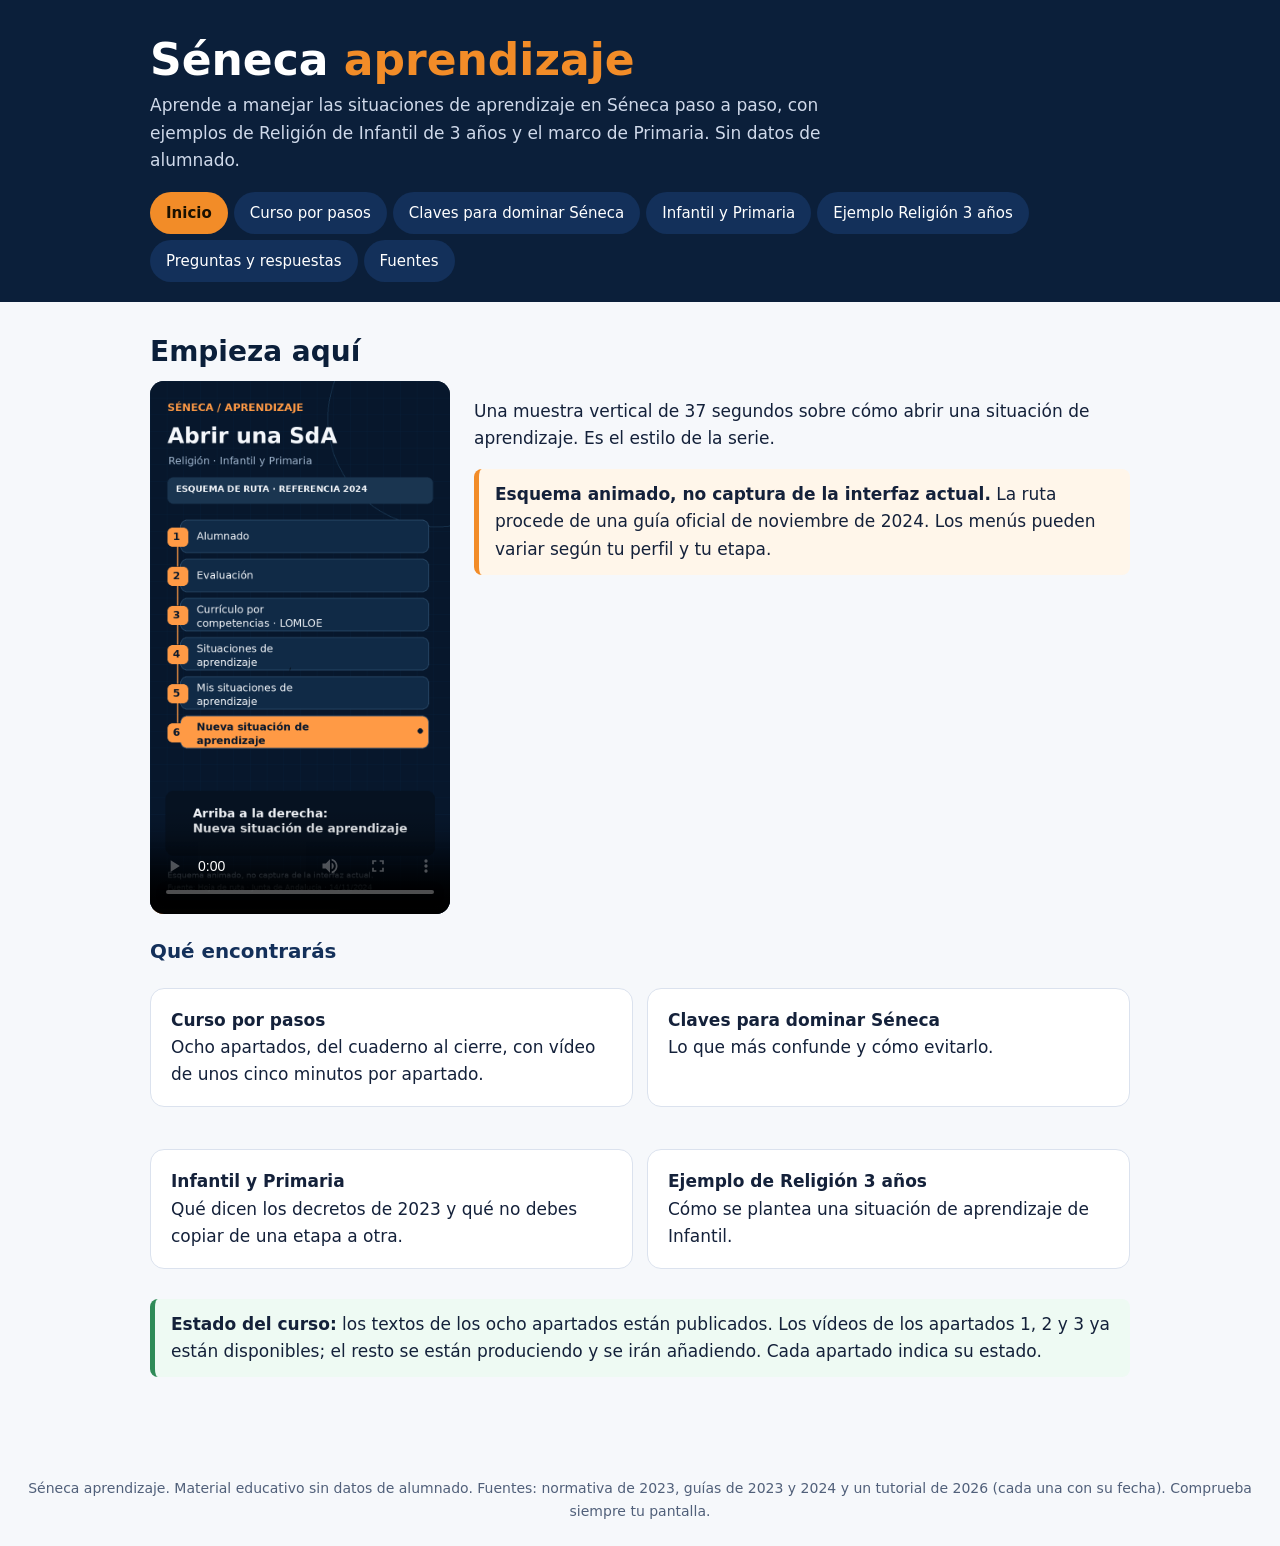
==== commit 91054589: "Update course status and video availability details" ====
--- a/index.html
+++ b/index.html
@@ -8,10 +8,10 @@
 <div class="note"><b>Esquema animado, no captura de la interfaz actual.</b> La ruta procede de una guía oficial de noviembre de 2024. Los menús pueden variar según tu perfil y tu etapa.</div></div></div>
 <h3>Qué encontrarás</h3>
 <div class="grid c2"><div class="card"><b>Curso por pasos</b><br>Ocho apartados, del cuaderno al cierre, con vídeo de unos cinco minutos por apartado.</div><div class="card"><b>Claves para dominar Séneca</b><br>Lo que más confunde y cómo evitarlo.</div><div class="card"><b>Infantil y Primaria</b><br>Qué dicen los decretos de 2023 y qué no debes copiar de una etapa a otra.</div><div class="card"><b>Ejemplo de Religión 3 años</b><br>Cómo se plantea una situación de aprendizaje de Infantil.</div></div>
-<div class="note ok"><b>Estado del curso:</b> los textos de los ocho apartados están publicados. Los vídeos de los apartados 1 y 2 ya están disponibles; el resto se están produciendo y se irán añadiendo. Cada apartado indica su estado.</div></section>
+<div class="note ok"><b>Estado del curso:</b> los textos de los ocho apartados están publicados. Los vídeos de los apartados 1, 2 y 3 ya están disponibles; el resto se están produciendo y se irán añadiendo. Cada apartado indica su estado.</div></section>
 <section class="tab" id="curso"><h2>Curso por pasos</h2><p>Un apartado por vídeo. Abre cada uno para ver los pasos y su advertencia.</p><details id="m1"><summary>1. Preparar el cuaderno <span class="tag done">Vídeo disponible · 5 min</span></summary><video controls playsinline preload="metadata" poster="8-cap1.png" src="7-cap1.mp4" aria-label="Capítulo 1: preparar el cuaderno" style="margin:10px 0"></video><div class="note">Las pantallas del vídeo son de un tutorial público de 2026 en un entorno de formación (curso 2025-26), con datos ocultos. No es tu sesión: contrasta año, etapa, perfil y permisos. Fuente: <a href="https://www.youtube.com/watch?v=MoA0F6g8uqE" target="_blank" rel="noopener">Creación de parámetros en el Cuaderno de Séneca (YouTube)</a>.</div><p>Localizar el cuaderno de clase, comprobar grupo y curso y crear las categorías.</p><ol class="steps"><li>Entra en Séneca con tu perfil de docente y confirma el curso escolar que aparece arriba.</li><li>Abre el Cuaderno de clase y comprueba que ves el grupo y la materia correctos (en Religión, el grupo de la etapa que te toca).</li><li>Revisa las categorías: son una forma de organizar tus actividades, no una ponderación obligatoria. El orden de presentación no cambia las notas.</li><li>Ten a mano la programación del centro antes de empezar a rellenar nada.</li></ol><div class="note"><b>Ojo:</b> Cada centro puede tener permisos y organización distintos. Lo que ves depende de tu perfil y de lo que haya configurado la dirección.</div></details>
 <details id="m2"><summary>2. Programación, situación de aprendizaje y actividad <span class="tag done">Vídeo disponible · 5:44</span></summary><video controls playsinline preload="metadata" poster="2-cap2.png" src="1-cap2.mp4" aria-label="Capítulo 2: programación, situación de aprendizaje y actividad" style="margin:10px 0"></video><div class="note">Las pantallas del vídeo son de un tutorial de un instituto subido en octubre de 2025, pero grabado con pantallas de 2023-24. Puede no coincidir con la interfaz actual, y no se ha comprobado la interfaz actual de Infantil. Distingue materia, SdA y actividad, y los registros del cuaderno, con el ejemplo del tema 1. Fuente: <a href="https://www.youtube.com/watch?v=WIgateh4PXk" target="_blank" rel="noopener">tutorial en YouTube</a>; apoyo: <a href="https://www.youtube.com/watch?v=lEC_SYRVXgc" target="_blank" rel="noopener">segundo tutorial</a>.</div><p>Tres cosas distintas que se confunden: la programación de la materia, la situación de aprendizaje (SdA) y la actividad evaluable.</p><ol class="steps"><li>Programación didáctica: el documento del centro para la materia y el curso.</li><li>Situación de aprendizaje: un reto o problema contextualizado que reúne actividades articuladas para desarrollar competencias específicas.</li><li>Actividad evaluable: lo que registras en el cuaderno para valorar criterios de evaluación concretos.</li><li>Regla práctica: primero la SdA, después sus actividades, y de ahí las actividades evaluables.</li></ol><div class="note"><b>Ojo:</b> El Decreto 100/2023 (Infantil) define la SdA como un conjunto de actividades articuladas para desarrollar las competencias específicas en un contexto determinado.</div></details>
-<details id="m3"><summary>3. Abrir e identificar una situación de aprendizaje <span class="tag prod">Vídeo en producción</span></summary><p>Entrar en Mis situaciones de aprendizaje y rellenar identificación, justificación, temporalización, participantes y materias.</p><ol class="steps"><li>Atajo: usa el buscador integrado de Séneca y escribe «situaciones de aprendizaje».</li><li>Ruta por menús (guía oficial de 2024): <span class=menu>Alumnado</span> › <span class=menu>Evaluación</span> › <span class=menu>Currículo por competencias R.G. LOMLOE</span> › <span class=menu>Situaciones de aprendizaje</span> › <span class=menu>Mis situaciones de aprendizaje</span>.</li><li>Arriba a la derecha pulsa <span class=menu>Nueva situación de aprendizaje</span>.</li><li>Antes de escribir, comprueba etapa y curso. Rellena título contextualizado, justificación (objetivos de etapa y principios pedagógicos), temporalización y materias.</li><li>Añade participantes si otros docentes del mismo curso la van a usar.</li></ol><div class="note"><b>Ojo:</b> La ruta procede de una guía de noviembre de 2024. Los menús pueden cambiar según el perfil y la etapa.</div></details>
+<details id="m3"><summary>3. Abrir e identificar una situación de aprendizaje <span class="tag done">Vídeo disponible · 6:03</span></summary><video controls playsinline preload="metadata" poster="2-cap3.png" src="1-cap3.mp4" aria-label="Capítulo 3: identificar la situación de aprendizaje" style="margin:10px 0"></video><div class="note">El vídeo cubre entrada, curso, título, justificación, temporalización, materias y participantes, y la diferencia entre guardar y publicar. Las pantallas son de 2023-24 (ejemplo de 1.º de ESO, con datos de docentes ocultos): no es tu interfaz actual ni es una regla universal de campos mínimos. Identificar la SdA no es lo mismo que guardarla, ni una fila creada es una SdA ya desarrollada. Fuente: <a href="https://www.youtube.com/watch?v=lEC_SYRVXgc" target="_blank" rel="noopener">tutorial en YouTube</a>.</div><p>Entrar en Mis situaciones de aprendizaje y rellenar identificación, justificación, temporalización, participantes y materias.</p><ol class="steps"><li>Atajo: usa el buscador integrado de Séneca y escribe «situaciones de aprendizaje».</li><li>Ruta por menús (guía oficial de 2024): <span class=menu>Alumnado</span> › <span class=menu>Evaluación</span> › <span class=menu>Currículo por competencias R.G. LOMLOE</span> › <span class=menu>Situaciones de aprendizaje</span> › <span class=menu>Mis situaciones de aprendizaje</span>.</li><li>Arriba a la derecha pulsa <span class=menu>Nueva situación de aprendizaje</span>.</li><li>Antes de escribir, comprueba etapa y curso. Rellena título contextualizado, justificación (objetivos de etapa y principios pedagógicos), temporalización y materias.</li><li>Añade participantes si otros docentes del mismo curso la van a usar.</li></ol><div class="note"><b>Ojo:</b> La ruta procede de una guía de noviembre de 2024. Los menús pueden cambiar según el perfil y la etapa.</div></details>
 <details id="m4"><summary>4. Concreción curricular y producto final <span class="tag prod">Vídeo en producción</span></summary><p>Elegir competencias específicas y criterios de evaluación de la etapa correcta, y describir el reto o producto final.</p><ol class="steps"><li>Selecciona las competencias específicas y los criterios que vas a trabajar. Séneca enlaza por defecto descriptores operativos y saberes básicos según el currículo andaluz.</li><li>Puedes quitar saberes básicos que no vayas a trabajar en esta SdA.</li><li>Describe el producto final: el reto o la tarea, claro y concreto. Se añade con el botón <span class=menu>+</span> de la esquina superior derecha de ese apartado.</li><li>No copies criterios de otra etapa: Infantil y Primaria tienen currículo y áreas distintos.</li></ol><div class="note"><b>Ojo:</b> Infantil se organiza por áreas globalizadas y Primaria por áreas con criterios propios. Los campos exactos de tu pantalla se contrastan con tu perfil.</div></details>
 <details id="m5"><summary>5. Secuencia didáctica <span class="tag prod">Vídeo en producción</span></summary><p>Pasar de la idea a las actividades, con recursos y metodología, y añadir diversidad (DUA).</p><ol class="steps"><li>Planifica la secuencia: motivación, activación, exploración, estructuración, aplicación y conclusión o evaluación.</li><li>Añade las actividades una a una: título, descripción, recursos, competencias y criterios asociados.</li><li>Rellena las medidas de atención a la diversidad: generales y específicas, con los principios DUA (varias formas de implicación, de representación y de acción y expresión).</li><li>En Infantil, piensa en juego, rutinas, asamblea y observación; en Primaria, en tareas y productos.</li></ol><div class="note"><b>Ojo:</b> La secuencia es un orden de actividades, no un catálogo suelto.</div></details>
 <details id="m6"><summary>6. Crear actividades evaluables <span class="tag prod">Vídeo en producción</span></summary><p>Convertir actividades de la SdA en actividades del cuaderno con categoría y criterios.</p><ol class="steps"><li>Desde la SdA genera las actividades evaluables (guía de Séneca para el profesorado).</li><li>Elige la categoría y revisa los campos del formulario.</li><li>Vincula los criterios que correspondan y decide si la actividad es diaria o no diaria.</li><li>Un mismo criterio puede estar en varias actividades de distinto grado de dificultad.</li></ol><div class="note"><b>Ojo:</b> Los campos del formulario son los que muestra tu Séneca. Esta guía no sustituye comprobarlos en tu perfil.</div></details>
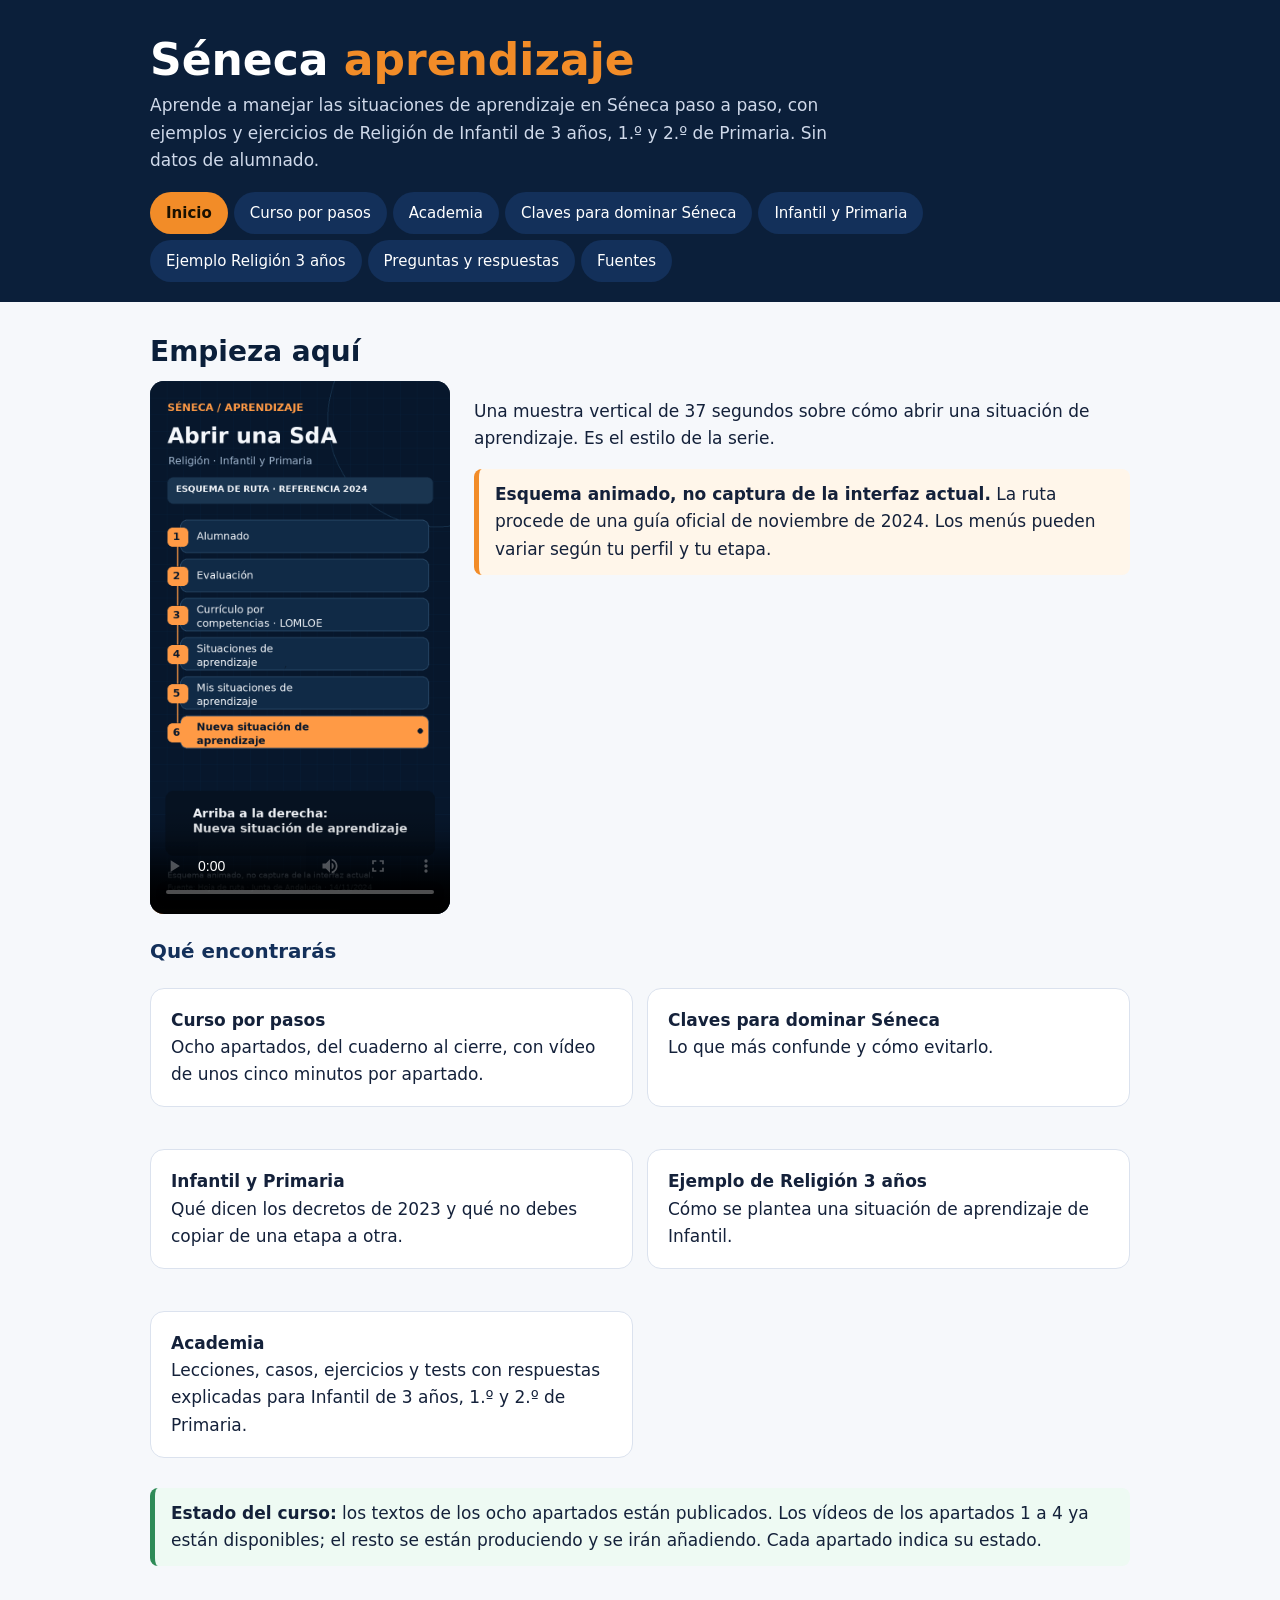
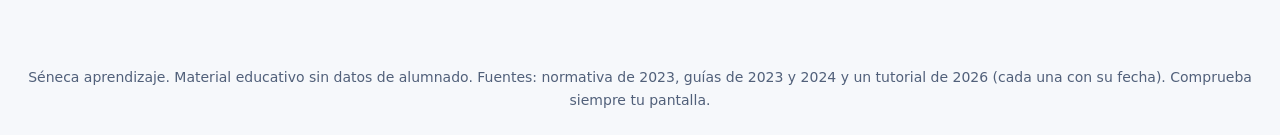
==== commit 12e17a60: "Update print statement from 'Hello' to 'Goodbye'" ====
--- a/index.html
+++ b/index.html
@@ -1,18 +1,18 @@
-<!doctype html><html lang="es"><head><meta charset="utf-8"><meta name="viewport" content="width=device-width,initial-scale=1"><title>Séneca aprendizaje</title><link rel="stylesheet" href="2-style.css"></head><body>
-<header><div class="wrap"><h1>Séneca <span>aprendizaje</span></h1><p>Aprende a manejar las situaciones de aprendizaje en Séneca paso a paso, con ejemplos de Religión de Infantil de 3 años y el marco de Primaria. Sin datos de alumnado.</p>
-<nav role="tablist"><button data-t="inicio">Inicio</button><button data-t="curso">Curso por pasos</button><button data-t="claves">Claves para dominar Séneca</button><button data-t="etapas">Infantil y Primaria</button><button data-t="ejemplo">Ejemplo Religión 3 años</button><button data-t="faq">Preguntas y respuestas</button><button data-t="fuentes">Fuentes</button></nav></div></header>
+<!doctype html><html lang="es"><head><meta charset="utf-8"><meta name="viewport" content="width=device-width,initial-scale=1"><title>Séneca aprendizaje</title><link rel="stylesheet" href="2-style.css"><style>.quiz .q{border-top:1px solid var(--line);padding:10px 0}.opts{display:grid;gap:8px}.opt{text-align:left;background:#fff;border:1px solid var(--line);border-radius:10px;padding:10px 14px;font:inherit;font-size:15.5px;cursor:pointer}.opt.ok{background:#eefaf3;border-color:#2e8b57}.opt.ko{background:#fdeeee;border-color:#c0392b}.exp{margin-top:8px;border-left:4px solid var(--orange);padding:6px 12px;background:#fff6ea;border-radius:6px;font-size:15.5px}.ex{border-top:1px solid var(--line);padding:6px 0}.mut{color:var(--mut);font-size:15px}</style></head><body>
+<header><div class="wrap"><h1>Séneca <span>aprendizaje</span></h1><p>Aprende a manejar las situaciones de aprendizaje en Séneca paso a paso, con ejemplos y ejercicios de Religión de Infantil de 3 años, 1.º y 2.º de Primaria. Sin datos de alumnado.</p>
+<nav role="tablist"><button data-t="inicio">Inicio</button><button data-t="curso">Curso por pasos</button><button data-t="academia">Academia</button><button data-t="claves">Claves para dominar Séneca</button><button data-t="etapas">Infantil y Primaria</button><button data-t="ejemplo">Ejemplo Religión 3 años</button><button data-t="faq">Preguntas y respuestas</button><button data-t="fuentes">Fuentes</button></nav></div></header>
 <main><div class="wrap">
 <section class="tab" id="inicio"><h2>Empieza aquí</h2>
 <div class="pilot"><video controls playsinline preload="metadata" poster="4-piloto.png" src="5-piloto.mp4" aria-label="Muestra: abrir una situación de aprendizaje"></video>
 <div><p>Una muestra vertical de 37 segundos sobre cómo abrir una situación de aprendizaje. Es el estilo de la serie.</p>
 <div class="note"><b>Esquema animado, no captura de la interfaz actual.</b> La ruta procede de una guía oficial de noviembre de 2024. Los menús pueden variar según tu perfil y tu etapa.</div></div></div>
 <h3>Qué encontrarás</h3>
-<div class="grid c2"><div class="card"><b>Curso por pasos</b><br>Ocho apartados, del cuaderno al cierre, con vídeo de unos cinco minutos por apartado.</div><div class="card"><b>Claves para dominar Séneca</b><br>Lo que más confunde y cómo evitarlo.</div><div class="card"><b>Infantil y Primaria</b><br>Qué dicen los decretos de 2023 y qué no debes copiar de una etapa a otra.</div><div class="card"><b>Ejemplo de Religión 3 años</b><br>Cómo se plantea una situación de aprendizaje de Infantil.</div></div>
-<div class="note ok"><b>Estado del curso:</b> los textos de los ocho apartados están publicados. Los vídeos de los apartados 1, 2 y 3 ya están disponibles; el resto se están produciendo y se irán añadiendo. Cada apartado indica su estado.</div></section>
+<div class="grid c2"><div class="card"><b>Curso por pasos</b><br>Ocho apartados, del cuaderno al cierre, con vídeo de unos cinco minutos por apartado.</div><div class="card"><b>Claves para dominar Séneca</b><br>Lo que más confunde y cómo evitarlo.</div><div class="card"><b>Infantil y Primaria</b><br>Qué dicen los decretos de 2023 y qué no debes copiar de una etapa a otra.</div><div class="card"><b>Ejemplo de Religión 3 años</b><br>Cómo se plantea una situación de aprendizaje de Infantil.</div><div class="card"><b>Academia</b><br>Lecciones, casos, ejercicios y tests con respuestas explicadas para Infantil de 3 años, 1.º y 2.º de Primaria.</div></div>
+<div class="note ok"><b>Estado del curso:</b> los textos de los ocho apartados están publicados. Los vídeos de los apartados 1 a 4 ya están disponibles; el resto se están produciendo y se irán añadiendo. Cada apartado indica su estado.</div></section>
 <section class="tab" id="curso"><h2>Curso por pasos</h2><p>Un apartado por vídeo. Abre cada uno para ver los pasos y su advertencia.</p><details id="m1"><summary>1. Preparar el cuaderno <span class="tag done">Vídeo disponible · 5 min</span></summary><video controls playsinline preload="metadata" poster="8-cap1.png" src="7-cap1.mp4" aria-label="Capítulo 1: preparar el cuaderno" style="margin:10px 0"></video><div class="note">Las pantallas del vídeo son de un tutorial público de 2026 en un entorno de formación (curso 2025-26), con datos ocultos. No es tu sesión: contrasta año, etapa, perfil y permisos. Fuente: <a href="https://www.youtube.com/watch?v=MoA0F6g8uqE" target="_blank" rel="noopener">Creación de parámetros en el Cuaderno de Séneca (YouTube)</a>.</div><p>Localizar el cuaderno de clase, comprobar grupo y curso y crear las categorías.</p><ol class="steps"><li>Entra en Séneca con tu perfil de docente y confirma el curso escolar que aparece arriba.</li><li>Abre el Cuaderno de clase y comprueba que ves el grupo y la materia correctos (en Religión, el grupo de la etapa que te toca).</li><li>Revisa las categorías: son una forma de organizar tus actividades, no una ponderación obligatoria. El orden de presentación no cambia las notas.</li><li>Ten a mano la programación del centro antes de empezar a rellenar nada.</li></ol><div class="note"><b>Ojo:</b> Cada centro puede tener permisos y organización distintos. Lo que ves depende de tu perfil y de lo que haya configurado la dirección.</div></details>
 <details id="m2"><summary>2. Programación, situación de aprendizaje y actividad <span class="tag done">Vídeo disponible · 5:44</span></summary><video controls playsinline preload="metadata" poster="2-cap2.png" src="1-cap2.mp4" aria-label="Capítulo 2: programación, situación de aprendizaje y actividad" style="margin:10px 0"></video><div class="note">Las pantallas del vídeo son de un tutorial de un instituto subido en octubre de 2025, pero grabado con pantallas de 2023-24. Puede no coincidir con la interfaz actual, y no se ha comprobado la interfaz actual de Infantil. Distingue materia, SdA y actividad, y los registros del cuaderno, con el ejemplo del tema 1. Fuente: <a href="https://www.youtube.com/watch?v=WIgateh4PXk" target="_blank" rel="noopener">tutorial en YouTube</a>; apoyo: <a href="https://www.youtube.com/watch?v=lEC_SYRVXgc" target="_blank" rel="noopener">segundo tutorial</a>.</div><p>Tres cosas distintas que se confunden: la programación de la materia, la situación de aprendizaje (SdA) y la actividad evaluable.</p><ol class="steps"><li>Programación didáctica: el documento del centro para la materia y el curso.</li><li>Situación de aprendizaje: un reto o problema contextualizado que reúne actividades articuladas para desarrollar competencias específicas.</li><li>Actividad evaluable: lo que registras en el cuaderno para valorar criterios de evaluación concretos.</li><li>Regla práctica: primero la SdA, después sus actividades, y de ahí las actividades evaluables.</li></ol><div class="note"><b>Ojo:</b> El Decreto 100/2023 (Infantil) define la SdA como un conjunto de actividades articuladas para desarrollar las competencias específicas en un contexto determinado.</div></details>
 <details id="m3"><summary>3. Abrir e identificar una situación de aprendizaje <span class="tag done">Vídeo disponible · 6:03</span></summary><video controls playsinline preload="metadata" poster="2-cap3.png" src="1-cap3.mp4" aria-label="Capítulo 3: identificar la situación de aprendizaje" style="margin:10px 0"></video><div class="note">El vídeo cubre entrada, curso, título, justificación, temporalización, materias y participantes, y la diferencia entre guardar y publicar. Las pantallas son de 2023-24 (ejemplo de 1.º de ESO, con datos de docentes ocultos): no es tu interfaz actual ni es una regla universal de campos mínimos. Identificar la SdA no es lo mismo que guardarla, ni una fila creada es una SdA ya desarrollada. Fuente: <a href="https://www.youtube.com/watch?v=lEC_SYRVXgc" target="_blank" rel="noopener">tutorial en YouTube</a>.</div><p>Entrar en Mis situaciones de aprendizaje y rellenar identificación, justificación, temporalización, participantes y materias.</p><ol class="steps"><li>Atajo: usa el buscador integrado de Séneca y escribe «situaciones de aprendizaje».</li><li>Ruta por menús (guía oficial de 2024): <span class=menu>Alumnado</span> › <span class=menu>Evaluación</span> › <span class=menu>Currículo por competencias R.G. LOMLOE</span> › <span class=menu>Situaciones de aprendizaje</span> › <span class=menu>Mis situaciones de aprendizaje</span>.</li><li>Arriba a la derecha pulsa <span class=menu>Nueva situación de aprendizaje</span>.</li><li>Antes de escribir, comprueba etapa y curso. Rellena título contextualizado, justificación (objetivos de etapa y principios pedagógicos), temporalización y materias.</li><li>Añade participantes si otros docentes del mismo curso la van a usar.</li></ol><div class="note"><b>Ojo:</b> La ruta procede de una guía de noviembre de 2024. Los menús pueden cambiar según el perfil y la etapa.</div></details>
-<details id="m4"><summary>4. Concreción curricular y producto final <span class="tag prod">Vídeo en producción</span></summary><p>Elegir competencias específicas y criterios de evaluación de la etapa correcta, y describir el reto o producto final.</p><ol class="steps"><li>Selecciona las competencias específicas y los criterios que vas a trabajar. Séneca enlaza por defecto descriptores operativos y saberes básicos según el currículo andaluz.</li><li>Puedes quitar saberes básicos que no vayas a trabajar en esta SdA.</li><li>Describe el producto final: el reto o la tarea, claro y concreto. Se añade con el botón <span class=menu>+</span> de la esquina superior derecha de ese apartado.</li><li>No copies criterios de otra etapa: Infantil y Primaria tienen currículo y áreas distintos.</li></ol><div class="note"><b>Ojo:</b> Infantil se organiza por áreas globalizadas y Primaria por áreas con criterios propios. Los campos exactos de tu pantalla se contrastan con tu perfil.</div></details>
+<details id="m4"><summary>4. Concreción curricular y producto final <span class="tag done">Vídeo disponible · 4:40</span></summary><video controls playsinline preload="metadata" poster="2-cap4.png" src="1-cap4.mp4" aria-label="Capítulo 4: concreción curricular y producto final" style="margin:10px 0"></video><div class="note">El vídeo muestra los apartados de concreción curricular (columnas de elementos disponibles y seleccionados) y de producto final (denominación y definición). Las pantallas son un tutorial de 2023-24: no son tu interfaz actual. El mural es la propuesta del tema 1, no un registro exportado de una cuenta real. No se dan códigos de criterios: elige los de tu etapa en tu pantalla. Fuente: <a href="https://www.youtube.com/watch?v=lEC_SYRVXgc" target="_blank" rel="noopener">tutorial en YouTube</a> y <a href="https://www.boe.es/buscar/act.php?id=BOE-A-2022-10452" target="_blank" rel="noopener">BOE-A-2022-10452</a>.</div><p>Elegir competencias específicas y criterios de evaluación de la etapa correcta, y describir el reto o producto final.</p><ol class="steps"><li>Selecciona las competencias específicas y los criterios que vas a trabajar. Séneca enlaza por defecto descriptores operativos y saberes básicos según el currículo andaluz.</li><li>Puedes quitar saberes básicos que no vayas a trabajar en esta SdA.</li><li>Describe el producto final: el reto o la tarea, claro y concreto. Se añade con el botón <span class=menu>+</span> de la esquina superior derecha de ese apartado.</li><li>No copies criterios de otra etapa: Infantil y Primaria tienen currículo y áreas distintos.</li></ol><div class="note"><b>Ojo:</b> Infantil se organiza por áreas globalizadas y Primaria por áreas con criterios propios. Los campos exactos de tu pantalla se contrastan con tu perfil.</div></details>
 <details id="m5"><summary>5. Secuencia didáctica <span class="tag prod">Vídeo en producción</span></summary><p>Pasar de la idea a las actividades, con recursos y metodología, y añadir diversidad (DUA).</p><ol class="steps"><li>Planifica la secuencia: motivación, activación, exploración, estructuración, aplicación y conclusión o evaluación.</li><li>Añade las actividades una a una: título, descripción, recursos, competencias y criterios asociados.</li><li>Rellena las medidas de atención a la diversidad: generales y específicas, con los principios DUA (varias formas de implicación, de representación y de acción y expresión).</li><li>En Infantil, piensa en juego, rutinas, asamblea y observación; en Primaria, en tareas y productos.</li></ol><div class="note"><b>Ojo:</b> La secuencia es un orden de actividades, no un catálogo suelto.</div></details>
 <details id="m6"><summary>6. Crear actividades evaluables <span class="tag prod">Vídeo en producción</span></summary><p>Convertir actividades de la SdA en actividades del cuaderno con categoría y criterios.</p><ol class="steps"><li>Desde la SdA genera las actividades evaluables (guía de Séneca para el profesorado).</li><li>Elige la categoría y revisa los campos del formulario.</li><li>Vincula los criterios que correspondan y decide si la actividad es diaria o no diaria.</li><li>Un mismo criterio puede estar en varias actividades de distinto grado de dificultad.</li></ol><div class="note"><b>Ojo:</b> Los campos del formulario son los que muestra tu Séneca. Esta guía no sustituye comprobarlos en tu perfil.</div></details>
 <details id="m7"><summary>7. Registrar y revisar la evaluación <span class="tag prod">Vídeo en producción</span></summary><p>Introducir evidencias, ver el seguimiento y entender cada vista.</p><ol class="steps"><li>Una guía de 2023 sobre ESO dice que los criterios se valoran de 0 a 10 y pesan igual. En Primaria, la Orden de 30 de mayo de 2023 fija los términos IN, SU, BI, NT y SB. Comprueba qué se aplica en tu área.</li><li>Registra evidencias de cada actividad y revisa el seguimiento por alumno.</li><li>En Infantil la evaluación es global y de observación. No traslades sin comprobar la lógica de calificación de otra etapa.</li><li>Nunca pegues datos de alumnado en documentos o webs públicas.</li></ol><div class="note"><b>Ojo:</b> Las orientaciones de calificación de la guía consultada son de ESO. En Religión Infantil y Primaria confirma con tu centro.</div></details>
@@ -36,8 +36,8 @@
 <tr><td>Organización (art. 8)</td><td>Tres áreas globalizadas: Crecimiento en Armonía; Descubrimiento y Exploración del Entorno; Comunicación y Representación de la Realidad.</td><td>Áreas: Conocimiento del Medio, Educación Artística, Educación Física, Lengua Castellana y Literatura, Primera Lengua Extranjera, Matemáticas; Segunda Lengua Extranjera y Educación en Valores Cívicos y Éticos en el tercer ciclo.</td></tr>
 <tr><td>Religión (art. 9)</td><td>Se ofrece en el segundo ciclo (3 a 6 años). Los padres o tutores manifiestan si la cursan. El currículo de Religión lo determinan las autoridades de cada confesión.</td><td>Se ofrece en cada curso, a elección de las familias. El currículo de Religión lo determinan las autoridades de cada confesión.</td></tr>
 <tr><td>Evaluación (art. 11)</td><td>Global, continua y formativa. La observación directa y sistemática es la técnica principal. Referentes: criterios de evaluación de cada ciclo y área.</td><td>Global, continua y formativa. Referentes: criterios de evaluación de cada área. Resultados con términos IN, SU, BI, NT, SB; boletín informativo con notas de 1 a 10.</td></tr>
-<tr><td>Evaluación de Religión</td><td>El decreto andaluz de Infantil no trae una regla específica. El currículo de Religión Católica de Infantil (Resolución de 21/06/2022, BOE) dice que se evalúa en los mismos términos y con los mismos efectos que las otras áreas de la etapa, con la observación directa y sistemática como herramienta clave. Sugiere rúbricas, listas de control, escalas, portfolios o diarios de aprendizaje.</td><td>Art. 9.5 del decreto: se evalúa en los mismos términos y con los mismos efectos que las otras áreas; la nota de Religión no cuenta en convocatorias en que compiten expedientes académicos.</td></tr></table>
-<div class="note"><b>No comprobado:</b> los campos exactos de evaluación y programación que ve el profesorado de Religión de Infantil y de Primaria en su perfil de Séneca, y cómo el centro tiene configurado el cuaderno. Esta web no copia criterios ni códigos de ninguna etapa y no incluye ejemplos de Primaria: los ejemplos de esta versión son de Infantil de 3 años.</div>
+<tr><td>Evaluación de Religión</td><td>El decreto andaluz de Infantil no trae una regla específica. El currículo de Religión Católica de Infantil (Resolución de 21/06/2022, BOE) dice que se evalúa en los mismos términos y con los mismos efectos que las otras áreas de la etapa, con la observación directa y sistemática como herramienta clave. Sugiere rúbricas, listas de control, escalas, portfolios o diarios de aprendizaje.</td><td>Art. 9.5 del decreto: se evalúa en los mismos términos y con los mismos efectos que las otras áreas; la nota de Religión no cuenta en convocatorias en que compiten expedientes académicos. El currículo de Religión Católica de Primaria (BOE, Anexo II) dice lo mismo, pide valorar proceso y resultados, con autoevaluación y coevaluación respetuosas, y recomienda rúbricas, listas de control, escalas, porfolios o diarios de aprendizaje. 1.º y 2.º forman su primer ciclo.</td></tr></table>
+<div class="note"><b>No comprobado:</b> los campos exactos de evaluación y programación que ve el profesorado de Religión de Infantil y de Primaria en su perfil de Séneca, y cómo el centro tiene configurado el cuaderno. Esta web no copia los códigos de Séneca de ninguna etapa; en la Academia solo cita criterios del BOE como orientación, con su numeración. Los ejemplos de Infantil de 3 años y de 1.º y 2.º de Primaria son propuestas (pestaña Academia), no registros reales.</div>
 <p>Textos: <a href="https://www.boe.es/buscar/act.php?id=BOE-A-2022-10452" target="_blank" rel="noopener">Resolución de 21/06/2022, currículos de Religión Católica (BOE)</a>, <a href="https://www.juntadeandalucia.es/boja/2023/90/1" target="_blank" rel="noopener">Decreto 100/2023 (Infantil)</a>, <a href="https://www.juntadeandalucia.es/boja/2023/90/2" target="_blank" rel="noopener">Decreto 101/2023 (Primaria)</a>, <a href="https://www.juntadeandalucia.es/boja/2023/104/39" target="_blank" rel="noopener">Orden de 30 de mayo de 2023 (Primaria)</a>.</p></section>
 <section class="tab" id="ejemplo"><h2>Ejemplo: Religión 3 años</h2>
 <p>Un tema pensado para 3 años: <b>Dios me quiere como soy</b>. Es una propuesta didáctica de ejemplo para entender cómo se plantean los apartados antes de pasar a Séneca. No es un informe exportado de Séneca, ni una programación oficial, ni un registro de actividades realizadas. Sin datos de ningún centro ni alumnado. Hay más temas en la web <a href="https://manolomalaga.github.io/reli-ana-3-anos/">Reli Ana 3 años</a>.</p>
@@ -55,11 +55,51 @@
 <h3>Secuencia de cinco actividades</h3><details><summary>1. Soy único e importante</summary><p>Conversación de acogida, exploración con un espejo irrompible y huellas en plastilina. Se comparan las producciones sin jerarquizar cuerpos, habilidad ni apariencia. Cada niño comunica algo propio con palabra, gesto o señalamiento. La silueta corporal es opcional: nadie tiene que tumbarse ni aceptar contacto.</p><p><i>Cierre religioso sugerido: una frase breve de agradecimiento por la propia vida.</i></p></details><details><summary>2. Descubro con mis sentidos</summary><p>Juego de sonidos, observación de detalles y exploración de texturas. Para el gusto se usan imágenes o un cuento, sin pruebas de comida. Con movimiento adaptado o una alternativa sentada. Se observa qué descubre y cómo lo expresa, no quién termina antes.</p><p><i>Cierre religioso sugerido: agradecimiento por el cuerpo y por poder conocer el mundo.</i></p></details><details><summary>3. Cuido mi cuerpo</summary><p>Ordenar imágenes de hábitos de cuidado y conversar a partir de un cuento. Se enlaza con las rutinas habituales del aula, sin sustituir las indicaciones del centro. Se registra una acción concreta y el apoyo que necesita.</p><p><i>Cierre religioso sugerido: pedir ayuda para cuidar el cuerpo y respetar a los demás.</i></p></details><details><summary>4. Mis emociones cuentan</summary><p>Cuento y elección de una tarjeta, gesto o dibujo para expresar una emoción. No se obliga a contar vivencias privadas ni a hablar delante del grupo. Se aceptan distintas formas de comunicación.</p><p><i>Cierre religioso sugerido: expresar con libertad cómo se siente cada uno.</i></p></details><details><summary>5. Todos iguales, todos importantes</summary><p>Canción y composición del mural. Se propone una ayuda sencilla entre compañeros, sin contacto obligatorio. Se conversa sobre compartir, acoger y colaborar. Se comprueba que cada niño tiene una forma posible de participar.</p><p><i>Cierre religioso sugerido: agradecimiento por poder ayudarnos.</i></p></details>
 <h3>Cómo llevarlo a Séneca</h3>
 <ol class="steps"><li>Identifica la situación con título, materia y temporalización revisados.</li><li>Comprueba los elementos curriculares de Religión de la etapa. No traslades los de ESO ni de Primaria al ejemplo de tres años.</li><li>Distribuye las actividades en la secuencia que ofrezca el formulario.</li><li>Crea en el cuaderno las actividades evaluables que procedan. Una categoría del cuaderno con el título del tema no crea automáticamente la situación.</li><li>Registra observaciones individuales reales después de las experiencias. El mural terminado no acredita por sí solo todos los aprendizajes.</li></ol>
-<div class="note"><b>Antes de usarlo:</b> sustituye las fechas por tu horario real; comprueba etapa, curso, materia y permisos; no completes resultados por anticipado; no publiques datos personales, fotografías identificables ni apoyos individuales. Marco inclusivo de familia: «¿quién me cuida?», sin suponer una figura concreta en casa. Este sitio todavía no incluye ejemplo de Primaria.</div></section>
+<div class="note"><b>Antes de usarlo:</b> sustituye las fechas por tu horario real; comprueba etapa, curso, materia y permisos; no completes resultados por anticipado; no publiques datos personales, fotografías identificables ni apoyos individuales. Marco inclusivo de familia: «¿quién me cuida?», sin suponer una figura concreta en casa. Hay propuestas de 1.º y 2.º de Primaria en la pestaña Academia.</div></section>
+<section class="tab" id="academia"><h2>Academia</h2><p>Lecciones, casos resueltos, ejercicios y tests con respuestas explicadas. Tres recorridos: Religión de Infantil de 3 años, 1.º de Primaria y 2.º de Primaria. Se combinan con los vídeos del curso.</p><div class="note"><b>Cómo leerlo.</b> Los casos y ejercicios son <b>propuestas didácticas de ejemplo</b>: no son experiencias reales, no están exportados de Séneca y no incluyen códigos, campos ni textos oficiales del currículo de Religión. Lo que viene de normativa o de un tutorial lleva su fuente y su fecha. Tu pantalla de Séneca manda.</div><div class="card"><h3 style="margin-top:0">Test común: Séneca y normativa</h3><div class="quiz"><div class="q" data-a="1"><p><b>1. ¿Cuál es el orden correcto de lo que se planifica y se registra?</b></p><div class="opts"><button type="button" class="opt" data-i="0">Actividad evaluable, después situación de aprendizaje, después programación</button><button type="button" class="opt" data-i="1">Programación de la materia, situación de aprendizaje y, de ella, las actividades evaluables del cuaderno</button><button type="button" class="opt" data-i="2">Solo el cuaderno: la situación de aprendizaje es opcional</button></div><div class="exp" hidden>La programación es el documento del centro para la materia y el curso. La situación de aprendizaje reúne actividades articuladas. Las actividades evaluables son lo que registras en el cuaderno para valorar criterios concretos (capítulo 2 del curso).</div></div><div class="q" data-a="0"><p><b>2. ¿Qué dice la normativa andaluza de 2023 sobre cómo se evalúa Religión en Primaria?</b></p><div class="opts"><button type="button" class="opt" data-i="0">Se evalúa en los mismos términos y con los mismos efectos que las otras áreas (art. 9.5 del Decreto 101/2023)</button><button type="button" class="opt" data-i="1">No se evalúa</button><button type="button" class="opt" data-i="2">Se evalúa con un sistema distinto que fija cada centro</button></div><div class="exp" hidden>El art. 9.5 del decreto de Primaria dice que Religión se evalúa en los mismos términos y con los mismos efectos que las otras áreas. Es la parte del decreto que hemos cotejado.</div></div><div class="q" data-a="1"><p><b>3. En Primaria, ¿con qué términos se expresan los resultados de evaluación?</b></p><div class="opts"><button type="button" class="opt" data-i="0">Apto y No apto</button><button type="button" class="opt" data-i="1">IN, SU, BI, NT y SB, con notas de 1 a 10 en el boletín informativo</button><button type="button" class="opt" data-i="2">Solo comentarios, sin nota</button></div><div class="exp" hidden>La Orden de 30 de mayo de 2023 de Primaria usa IN, SU, BI, NT y SB, y el boletín informativo lleva notas de 1 a 10.</div></div><div class="q" data-a="1"><p><b>4. En Infantil, ¿cuál es la técnica principal de evaluación?</b></p><div class="opts"><button type="button" class="opt" data-i="0">El examen escrito</button><button type="button" class="opt" data-i="1">La observación directa y sistemática</button><button type="button" class="opt" data-i="2">La media de notas del trimestre</button></div><div class="exp" hidden>La evaluación en Infantil es global, continua y formativa, y la observación directa y sistemática es la técnica principal (Decreto 100/2023, art. 11).</div></div><div class="q" data-a="1"><p><b>5. Una guía de Séneca de otra etapa (por ejemplo ESO) te enseña un formulario. ¿Qué haces con sus criterios y códigos?</b></p><div class="opts"><button type="button" class="opt" data-i="0">Los copio, porque son iguales en todas las etapas</button><button type="button" class="opt" data-i="1">Los uso solo como ejemplo de estructura y elijo en mi pantalla los de mi etapa y curso</button><button type="button" class="opt" data-i="2">Los publico en la web del centro</button></div><div class="exp" hidden>Los ejemplos de otra etapa sirven para ver cómo se rellena un formulario. Los criterios y los códigos dependen de la etapa y del curso, y el currículo de Religión lo determinan las autoridades de cada confesión.</div></div><div class="q" data-a="1"><p><b>6. Has creado una fila en tu lista de situaciones. ¿Qué significa?</b></p><div class="opts"><button type="button" class="opt" data-i="0">Que la situación de aprendizaje ya está desarrollada</button><button type="button" class="opt" data-i="1">Solo que existe el registro: hay que completarlo y guardarlo, y guardar no es lo mismo que publicar</button><button type="button" class="opt" data-i="2">Que ya se ha evaluado al alumnado</button></div><div class="exp" hidden>Una fila creada no es una situación desarrollada, y guardar no equivale a publicar. Comprueba siempre el estado que muestra tu pantalla (capítulo 3).</div></div></div><p class="mut">Pulsa una respuesta para ver si es correcta y por qué. Recarga la página para repetir el test.</p></div><div class="card" id="acad-inf"><h3 style="margin-top:0">Religión Infantil 3 años</h3><p>Se apoya en el ejemplo «Dios me quiere como soy».</p><details><summary>Lección</summary><ul>
+<li><b>Qué planificas.</b> Una situación de aprendizaje corta con un producto sencillo. El ejemplo de la pestaña «Ejemplo Religión 3 años» usa cinco encuentros semanales y un mural colectivo.</li>
+<li><b>Cómo observas.</b> La técnica principal es la observación directa y sistemática. La Orden de 30 de mayo de 2023 de Infantil (art. 8) enumera escalas de observación, anecdotarios y listas de control. El currículo de Religión Católica de Infantil (BOE) añade rúbricas, portfolios y diarios de aprendizaje como sugerencias.</li>
+<li><b>Qué registras.</b> Una acción concreta del niño y el apoyo que necesita. Nunca la intensidad de su fe ni vivencias privadas.</li>
+<li><b>Qué no haces.</b> Exámenes escritos, contacto obligatorio, publicar datos o fotografías identificables.</li>
+</ul></details><details><summary>Caso resuelto (propuesta)</summary><p><b>Situación.</b> Tienes un tema de cinco encuentros, «Dios me quiere como soy», y quieres llevarlo a Séneca con sentido.</p>
+<ol class="steps">
+<li><b>Identifica.</b> Título, etapa (Infantil, tres años), materia (Religión) y temporalización real de tu horario. Las fechas del ejemplo no son obligatorias.</li>
+<li><b>Concreción.</b> Elige en tu pantalla los elementos curriculares de Religión de la etapa. No traslades los de ESO ni de Primaria.</li>
+<li><b>Producto.</b> Mural colectivo «Todos iguales, todos importantes». No sustituye las evidencias individuales.</li>
+<li><b>Secuencia.</b> Las cinco actividades del ejemplo: soy único, descubro con mis sentidos, cuido mi cuerpo, mis emociones cuentan, todos iguales.</li>
+<li><b>Cuaderno.</b> Crea las actividades evaluables que procedan y registra observaciones reales después de cada encuentro. No completes resultados por anticipado.</li>
+</ol>
+<p class="mut">Caso propuesto, no exportado de una cuenta real.</p></details><details><summary>Ejercicios con solución</summary><div class="ex"><p><b>Ejercicio 1.</b> Clasifica estos tres elementos como programación, situación de aprendizaje o actividad: (a) el documento anual de Religión del centro; (b) «Dios me quiere como soy»; (c) el encuentro 3, «Cuido mi cuerpo».</p><details><summary>Ver solución propuesta</summary><p>(a) Programación de la materia. (b) Situación de aprendizaje. (c) Actividad, que puede pasar a ser evaluable en el cuaderno.</p></details></div><div class="ex"><p><b>Ejercicio 2.</b> Escribe una observación adecuada para el encuentro 2 («Descubro con mis sentidos»). Después escribe una que no lo sea.</p><details><summary>Ver solución propuesta</summary><p>Adecuada (propuesta): «Explora texturas con las manos y señala la que prefiere; necesita que se le acerque el material.» Describe lo que hace y el apoyo.</p><p>Inadecuada: «Es lento» o «Tiene poca fe». Juzga a la persona, compara con otros o habla de la fe, que no se evalúa.</p></details></div><div class="ex"><p><b>Ejercicio 3.</b> Un niño no quiere tumbarse para la silueta del encuentro 1. ¿Cómo lo adaptas sin perder el objetivo?</p><details><summary>Ver solución propuesta</summary><p>La silueta ya es opcional en el ejemplo. Puede comunicar algo propio con la huella en plastilina, con una palabra, un gesto o señalando, o ver cómo otros hacen la silueta. El objetivo (reconocerse único e importante) se mantiene sin contacto obligatorio.</p></details></div><div class="ex"><p><b>Ejercicio 4.</b> Diseña una lista de control de tres ítems para el encuentro 4 («Mis emociones cuentan»).</p><details><summary>Ver solución propuesta</summary><p>Propuesta: (1) elige una tarjeta, gesto o dibujo para expresar una emoción; (2) participa en el cierre a su manera; (3) acepta distintas formas de comunicación de sus compañeros. Cada ítem se marca como observado, en proceso o con apoyo. Ninguno obliga a contar vivencias privadas.</p></details></div></details><details><summary>Test con respuestas explicadas</summary><div class="quiz"><div class="q" data-a="0"><p><b>1. ¿Qué técnica es la principal en Infantil?</b></p><div class="opts"><button type="button" class="opt" data-i="0">Observación directa y sistemática</button><button type="button" class="opt" data-i="1">Examen oral individual</button><button type="button" class="opt" data-i="2">Dictado</button></div><div class="exp" hidden>Así lo recoge el decreto de Infantil. Las escalas de observación, los anecdotarios y las listas de control son instrumentos de esa observación.</div></div><div class="q" data-a="0"><p><b>2. ¿Cuándo se ofrece Religión en Infantil?</b></p><div class="opts"><button type="button" class="opt" data-i="0">En todo el segundo ciclo, de 3 a 6 años, y los padres o tutores manifiestan si la cursan</button><button type="button" class="opt" data-i="1">Solo a los 5 años</button><button type="button" class="opt" data-i="2">Es obligatoria sin posibilidad de elegir</button></div><div class="exp" hidden>Según el art. 9 del Decreto 100/2023, se ofrece en el segundo ciclo y las familias manifiestan si la cursan.</div></div><div class="q" data-a="0"><p><b>3. En el encuentro 4, ¿qué conviene registrar?</b></p><div class="opts"><button type="button" class="opt" data-i="0">Que eligió una tarjeta o un dibujo para expresar una emoción</button><button type="button" class="opt" data-i="1">Que contó una vivencia privada ante el grupo</button><button type="button" class="opt" data-i="2">Que tiene mucha fe</button></div><div class="exp" hidden>Se registra lo observable y aceptado de forma libre. No se obliga a contar vivencias privadas y no se evalúa la fe personal.</div></div><div class="q" data-a="1"><p><b>4. El mural «Todos iguales, todos importantes» está terminado. ¿Sirve como única evidencia?</b></p><div class="opts"><button type="button" class="opt" data-i="0">Sí, acredita todos los aprendizajes</button><button type="button" class="opt" data-i="1">No, no acredita por sí solo los aprendizajes individuales</button><button type="button" class="opt" data-i="2">Solo si aparece el nombre de cada niño</button></div><div class="exp" hidden>El mural es un producto colectivo. Las evidencias individuales salen de la observación, y el mural no exige identificar públicamente a sus autores.</div></div><div class="q" data-a="1"><p><b>5. Al elegir la concreción curricular de Religión para 3 años, ¿qué haces?</b></p><div class="opts"><button type="button" class="opt" data-i="0">Copio la de ESO</button><button type="button" class="opt" data-i="1">Elijo los elementos que ofrece Séneca para Religión de la etapa</button><button type="button" class="opt" data-i="2">Los invento según el tema</button></div><div class="exp" hidden>Los elementos curriculares dependen de la etapa. No se copian de otra etapa ni se inventan; en esta web no se incluyen códigos.</div></div></div><p class="mut">Pulsa una respuesta para ver si es correcta y por qué. Recarga la página para repetir el test.</p></details></div><div class="card" id="acad-p1"><h3 style="margin-top:0">Religión 1.º de Primaria</h3><p>Tema propuesto: «Nos cuidamos en familia y en clase».</p><details><summary>Lección</summary><ul>
+<li><b>Qué planificas.</b> Una situación de aprendizaje de pocas sesiones, con un producto que el grupo pueda hacer. La propuesta de abajo, «Nos cuidamos en familia y en clase», es un ejemplo de estructura, no un temario oficial.</li>
+<li><b>Qué eliges en Séneca.</b> Los criterios y las competencias de Religión que aparezcan en tu pantalla. En el currículo de Religión Católica del BOE (Anexo II), 1.º y 2.º forman el primer ciclo y comparten los mismos criterios. Esta web no copia los códigos que muestre Séneca.</li>
+<li><b>Cómo evalúas.</b> Religión se evalúa en los mismos términos y con los mismos efectos que las otras áreas (art. 9.5 del Decreto 101/2023). Los resultados usan IN, SU, BI, NT y SB, y el boletín lleva notas de 1 a 10.</li>
+<li><b>Instrumentos.</b> El BOE recomienda rúbricas, listas de control, escalas de valoración o cotejo, y porfolios o diarios de aprendizaje, con técnicas diversas y accesibles. Valora el proceso y los resultados, con autoevaluación y coevaluación respetuosas cuando sea posible. Tú defines los indicadores.</li>
+</ul></details><details><summary>Caso resuelto (propuesta)</summary><p><b>Situación.</b> Quieres preparar «Nos cuidamos en familia y en clase» para 1.º de Primaria, en cuatro sesiones.</p>
+<ol class="steps">
+<li><b>Identifica.</b> Título, etapa (Primaria), curso (1.º), materia (Religión) y temporalización de tu horario.</li>
+<li><b>Concreción.</b> Selecciona en tu pantalla las competencias específicas y los criterios de evaluación de Religión del curso. Elige pocos y relaciónalos con el producto. Para orientarte: en el primer ciclo del BOE, el criterio 2.2 trata de actitudes de respeto, mediación y cuidado del prójimo y de la naturaleza, y el 3.1 de situaciones que promueven una convivencia pacífica. Es numeración del BOE, no el código de Séneca.</li>
+<li><b>Producto.</b> «Libro de la clase» con un dibujo de cada niño sobre cómo cuida y es cuidado. Marco inclusivo: «¿quién me cuida?», sin suponer una figura concreta en casa.</li>
+<li><b>Secuencia propuesta.</b> Sesión 1: quién me cuida. Sesión 2: cómo cuido yo. Sesión 3: damos las gracias. Sesión 4: montamos el libro.</li>
+<li><b>Cuaderno.</b> Crea una actividad evaluable por criterio elegido, por ejemplo la sesión 2 y la sesión 4. Registra evidencia real después de cada sesión y deja el resultado para el cierre del periodo.</li>
+</ol>
+<p class="mut">Caso propuesto, no exportado de una cuenta real. No incluye códigos de Séneca. La referencia a criterios del BOE es orientativa.</p></details><details><summary>Ejercicios con solución</summary><div class="ex"><p><b>Ejercicio 1.</b> Ordena de más general a más concreto: actividad «cómo cuido yo», programación de Religión de 1.º, situación «Nos cuidamos en familia y en clase».</p><details><summary>Ver solución propuesta</summary><p>Programación de Religión de 1.º, después la situación «Nos cuidamos en familia y en clase» y, dentro de ella, la actividad «cómo cuido yo».</p></details></div><div class="ex"><p><b>Ejercicio 2.</b> Elige para la sesión 2 un instrumento sencillo de los que recomienda el BOE y escribe dos ítems.</p><details><summary>Ver solución propuesta</summary><p>Propuesta: lista de control (el BOE la recomienda). Ítem 1: dibuja o explica una acción con la que cuida a alguien. Ítem 2: escucha cómo cuidan los demás. Se marca como logrado, en proceso o necesita apoyo. Después, tú relacionas ese registro con el criterio que hayas elegido en Séneca.</p></details></div><div class="ex"><p><b>Ejercicio 3.</b> La sesión 1 pregunta «quién me cuida». Un niño vive con sus abuelos y otro en un hogar de acogida. ¿Cómo formulas la actividad?</p><details><summary>Ver solución propuesta</summary><p>Se pregunta en abierto, «quién me cuida», y cada niño puede dibujar a una o varias personas. No se supone una familia concreta ni se pide explicar la situación familiar ante el grupo.</p></details></div><div class="ex"><p><b>Ejercicio 4.</b> Un compañero te pasa una guía de Séneca de ESO con criterios y códigos. ¿Qué parte puedes aprovechar en 1.º?</p><details><summary>Ver solución propuesta</summary><p>Solo la estructura: qué apartados hay y en qué orden se rellenan. Los criterios, los códigos y las calificaciones los eliges en tu pantalla para la etapa y el curso.</p></details></div></details><details><summary>Test con respuestas explicadas</summary><div class="quiz"><div class="q" data-a="0"><p><b>1. ¿Cómo se evalúa Religión en Primaria según el art. 9.5 del decreto?</b></p><div class="opts"><button type="button" class="opt" data-i="0">En los mismos términos y con los mismos efectos que las otras áreas</button><button type="button" class="opt" data-i="1">Con una escala propia sin efectos</button><button type="button" class="opt" data-i="2">No se evalúa</button></div><div class="exp" hidden>Es la regla del Decreto 101/2023 que hemos cotejado.</div></div><div class="q" data-a="0"><p><b>2. ¿Con qué términos se expresan los resultados en Primaria?</b></p><div class="opts"><button type="button" class="opt" data-i="0">IN, SU, BI, NT, SB</button><button type="button" class="opt" data-i="1">A, B, C</button><button type="button" class="opt" data-i="2">Solo números del 1 al 5</button></div><div class="exp" hidden>La Orden de 30 de mayo de 2023 usa esos términos, y el boletín lleva notas de 1 a 10.</div></div><div class="q" data-a="1"><p><b>3. ¿Qué hace evaluable una actividad del cuaderno?</b></p><div class="opts"><button type="button" class="opt" data-i="0">Que tenga título atractivo</button><button type="button" class="opt" data-i="1">Que se vincule a criterios de evaluación concretos y se registre evidencia</button><button type="button" class="opt" data-i="2">Que dure toda una sesión</button></div><div class="exp" hidden>Las actividades evaluables sirven para valorar criterios concretos. Sin vínculo con un criterio, es solo una actividad.</div></div><div class="q" data-a="1"><p><b>4. El «Libro de la clase» está hecho. ¿Qué falta para evaluar?</b></p><div class="opts"><button type="button" class="opt" data-i="0">Nada, el libro lo resume todo</button><button type="button" class="opt" data-i="1">Evidencias de cada niño, como lo que dibuja y explica, registradas con tu instrumento</button><button type="button" class="opt" data-i="2">Pedir a las familias que lo valoren</button></div><div class="exp" hidden>El producto colectivo no sustituye al registro individual.</div></div><div class="q" data-a="1"><p><b>5. ¿Qué instrumentos recomienda el BOE para evaluar Religión en Primaria?</b></p><div class="opts"><button type="button" class="opt" data-i="0">Solo el examen escrito</button><button type="button" class="opt" data-i="1">Rúbricas, listas de control, escalas de valoración o cotejo, porfolios o diarios de aprendizaje</button><button type="button" class="opt" data-i="2">Ninguno: lo decide la familia</button></div><div class="exp" hidden>Son las herramientas que recomienda el currículo de Religión Católica. Tú defines los indicadores.</div></div></div><p class="mut">Pulsa una respuesta para ver si es correcta y por qué. Recarga la página para repetir el test.</p></details></div><div class="card" id="acad-p2"><h3 style="margin-top:0">Religión 2.º de Primaria</h3><p>Tema propuesto: «Historias que nos enseñan a ayudar».</p><details><summary>Lección</summary><ul>
+<li><b>Qué planificas.</b> Una situación de aprendizaje con una historia como punto de partida y un producto sencillo. La propuesta de abajo, «Historias que nos enseñan a ayudar», es un ejemplo de estructura.</li>
+<li><b>Qué cambia respecto a 1.º.</b> En el BOE, 1.º y 2.º comparten el primer ciclo y sus criterios. Lo que cambia es lo que pides al grupo: puedes subir la comunicación oral o escrita, y la medida la decides tú.</li>
+<li><b>Cómo evalúas.</b> Igual que en el resto de áreas (art. 9.5 del Decreto 101/2023). Resultados IN, SU, BI, NT y SB.</li>
+<li><b>Cuidado.</b> La historia la eliges de tus materiales de Religión. El BOE propone partir de la experiencia del alumno y contrastarla con fuentes bíblicas, pero aquí no se elige ninguna por ti.</li>
+</ul></details><details><summary>Caso resuelto (propuesta)</summary><p><b>Situación.</b> Preparas «Historias que nos enseñan a ayudar» para 2.º de Primaria, en cuatro sesiones.</p>
+<ol class="steps">
+<li><b>Identifica.</b> Título, Primaria, 2.º, Religión y temporalización real.</li>
+<li><b>Concreción.</b> Selecciona en tu pantalla los elementos curriculares de Religión de 2.º. Escoge pocos y que se vean en el producto. Orientación del BOE (primer ciclo): el criterio 3.1 habla de situaciones que promueven una convivencia pacífica a partir de relatos bíblicos, y el 2.2 de actitudes de respeto y cuidado. Es numeración del BOE, no el código de Séneca.</li>
+<li><b>Producto.</b> Mini-libro con tres viñetas: qué pasó, quién ayudó, cómo puedo ayudar yo. Se hace en parejas o individual.</li>
+<li><b>Secuencia propuesta.</b> Sesión 1: escuchamos la historia. Sesión 2: ordenamos las escenas. Sesión 3: qué haría yo, una ayuda concreta. Sesión 4: hacemos el mini-libro.</li>
+<li><b>Cuaderno.</b> Una actividad evaluable para la sesión 3 y otra para el mini-libro, cada una con su criterio. Evidencia: la viñeta y la explicación oral del niño.</li>
+</ol>
+<p class="mut">Caso propuesto, no exportado de una cuenta real. No incluye códigos de Séneca. La referencia a criterios del BOE es orientativa.</p></details><details><summary>Ejercicios con solución</summary><div class="ex"><p><b>Ejercicio 1.</b> Redacta la pregunta de comprensión de la sesión 2 («ordenamos las escenas») para que se pueda responder sin escribir.</p><details><summary>Ver solución propuesta</summary><p>Propuesta: «Pon las tres imágenes en orden y cuéntale a tu pareja qué pasa en cada una.» Se puede responder señalando, hablando o colocando tarjetas.</p></details></div><div class="ex"><p><b>Ejercicio 2.</b> Propón una lista de control de tres ítems para el mini-libro.</p><details><summary>Ver solución propuesta</summary><p>Propuesta: (1) representa lo que pasó en la historia; (2) dice o dibuja cómo puede ayudar; (3) explica su viñeta con sus palabras. Se marca logrado, en proceso o con apoyo.</p></details></div><div class="ex"><p><b>Ejercicio 3.</b> Un niño escribe poco, pero explica muy bien su viñeta. ¿Cómo lo registras?</p><details><summary>Ver solución propuesta</summary><p>Registra lo que demuestra: comprensión de la historia y propuesta de ayuda, con la explicación oral como evidencia. Anota el apoyo que necesita en la escritura aparte, sin que oculte lo que sí logra.</p></details></div><div class="ex"><p><b>Ejercicio 4.</b> ¿Puedes usar sin cambios en 1.º la actividad «qué haría yo» de 2.º?</p><details><summary>Ver solución propuesta</summary><p>Los criterios del BOE son los mismos para el primer ciclo, pero el grupo no. Adapta el lenguaje, los apoyos y lo que pides por escrito, y comprueba cómo aparecen los criterios en tu pantalla de Séneca.</p></details></div></details><details><summary>Test con respuestas explicadas</summary><div class="quiz"><div class="q" data-a="0"><p><b>1. ¿Qué dice el decreto de Primaria sobre la evaluación de Religión?</b></p><div class="opts"><button type="button" class="opt" data-i="0">Mismos términos y mismos efectos que las otras áreas</button><button type="button" class="opt" data-i="1">Es solo cualitativa</button><button type="button" class="opt" data-i="2">La fija cada familia</button></div><div class="exp" hidden>Art. 9.5 del Decreto 101/2023, cotejado.</div></div><div class="q" data-a="0"><p><b>2. ¿Qué términos de resultado se usan en Primaria?</b></p><div class="opts"><button type="button" class="opt" data-i="0">IN, SU, BI, NT, SB</button><button type="button" class="opt" data-i="1">Suspenso y aprobado</button><button type="button" class="opt" data-i="2">Apto y no apto</button></div><div class="exp" hidden>Según la Orden de 30 de mayo de 2023, con boletín de 1 a 10.</div></div><div class="q" data-a="0"><p><b>3. En la sesión 3, un niño explica oralmente una forma concreta de ayudar. ¿Qué haces?</b></p><div class="opts"><button type="button" class="opt" data-i="0">Lo registro como evidencia vinculada al criterio de la actividad</button><button type="button" class="opt" data-i="1">No cuenta porque no lo escribió</button><button type="button" class="opt" data-i="2">Le pongo nota por lo bien que habla</button></div><div class="exp" hidden>La evidencia puede ser oral. Se vincula al criterio de la actividad, no a habilidades ajenas a ella.</div></div><div class="q" data-a="0"><p><b>4. ¿De dónde sale la historia de la sesión 1?</b></p><div class="opts"><button type="button" class="opt" data-i="0">Se elige de los materiales de Religión del docente o del centro</button><button type="button" class="opt" data-i="1">Del decreto</button><button type="button" class="opt" data-i="2">De la guía de Séneca</button></div><div class="exp" hidden>Los decretos y las guías de Séneca explican cómo evaluar y rellenar, no ponen el contenido de la historia.</div></div><div class="q" data-a="0"><p><b>5. En el currículo de Religión Católica del BOE, ¿cómo se agrupan 1.º y 2.º de Primaria?</b></p><div class="opts"><button type="button" class="opt" data-i="0">En un primer ciclo con los mismos criterios de evaluación</button><button type="button" class="opt" data-i="1">Cada curso tiene criterios totalmente distintos</button><button type="button" class="opt" data-i="2">No aparecen</button></div><div class="exp" hidden>El Anexo II organiza Primaria en tres ciclos. Aun así, comprueba cómo los muestra tu pantalla de Séneca y adapta la propuesta a tu grupo.</div></div></div><p class="mut">Pulsa una respuesta para ver si es correcta y por qué. Recarga la página para repetir el test.</p></details></div><p class="mut">Fuentes de esta pestaña: Decreto 100/2023 y Decreto 101/2023 (Andalucía), Orden de 30 de mayo de 2023 de Infantil y de Primaria, Resolución de 21/06/2022 (BOE, Anexos I y II) y los capítulos 1 a 3 del curso. Consulta la pestaña Fuentes.</p></section>
 <section class="tab" id="faq"><h2>Preguntas y respuestas</h2><details><summary>¿Cómo llego a Nueva situación de aprendizaje?</summary><p>Con el buscador integrado de Séneca, o por <span class=menu>Alumnado</span> › <span class=menu>Evaluación</span> › <span class=menu>Currículo por competencias R.G. LOMLOE</span> › <span class=menu>Situaciones de aprendizaje</span> › <span class=menu>Mis situaciones de aprendizaje</span>. El botón está arriba a la derecha. Ruta de la guía oficial de noviembre de 2024; puede variar.</p></details><details><summary>¿Qué es exactamente una situación de aprendizaje?</summary><p>Un reto o problema contextualizado que el alumnado resuelve poniendo en práctica lo aprendido. Reúne actividades articuladas para desarrollar competencias específicas. Sustituye a la unidad didáctica tradicional.</p></details><details><summary>¿Qué apartados tiene una SdA en Séneca?</summary><p>Según la formación oficial de 2023: identificación (título, justificación, temporalización), participantes, materias, concreción curricular, producto final, secuenciación didáctica, atención a la diversidad (DUA), valoración en actividades evaluables y evaluación de la práctica docente.</p></details><details><summary>¿Infantil y Primaria rellenan lo mismo?</summary><p>No. Los decretos de 2023 organizan Infantil en tres áreas globalizadas con observación como técnica principal, y Primaria en áreas con criterios propios. Los campos que ves en Séneca dependen de tu etapa y perfil: esta web no los ha comprobado.</p></details><details><summary>¿Puedo copiar criterios de un ejemplo de ESO?</summary><p>No. Los ejemplos de ESO sirven para entender la estructura, pero los criterios, saberes y calificación son de cada etapa.</p></details><details><summary>¿Los criterios valen igual?</summary><p>Según la guía consultada (ESO, 2023), los criterios de una competencia específica contribuyen igual y se valoran de 0 a 10. Un criterio puede aparecer en varias actividades con distinta ponderación. Confirma cómo se aplica en tu etapa.</p></details><details><summary>¿Qué es el DUA y dónde se pone?</summary><p>Diseño Universal para el Aprendizaje. Hay un apartado de atención a la diversidad con medidas generales y específicas. Sus tres principios: múltiples formas de implicación, de representación y de acción y expresión.</p></details><details><summary>¿Qué diferencia hay entre categoría, actividad y criterio?</summary><p>La categoría organiza tus actividades en el cuaderno. La actividad es lo que registras. El criterio es lo que se evalúa. El orden de las categorías no pondera notas.</p></details><details><summary>¿Puedo poner datos de mi alumnado en estos materiales?</summary><p>No. Esta web no lleva datos de alumnado ni capturas con datos personales, y tus materiales públicos tampoco deberían.</p></details><details><summary>¿Por qué algunos pasos dicen «según tu perfil»?</summary><p>Porque no todos los perfiles ven lo mismo. Esta web no muestra tu sesión de Séneca y no puede garantizar cada formulario. Ante la duda, pregunta a tu dirección o a tu coordinación.</p></details><details><summary>¿Los vídeos son grabaciones de Séneca?</summary><p>El de muestra es un esquema animado basado en una guía de 2024, no una captura de la interfaz actual. Los capítulos irán rotulando su origen.</p></details></section>
 <section class="tab" id="fuentes"><h2>Fuentes</h2><p>Consultadas el 18 de noviembre de 2026. Son material de apoyo; no validan tu sesión de Séneca.</p>
 <ul>
-<li><a href="https://www.boe.es/buscar/act.php?id=BOE-A-2022-10452" target="_blank" rel="noopener">Resolución de 21 de junio de 2022: currículos de Religión Católica (BOE)</a>. Currículo de Religión; evaluación de Infantil leída; la parte de Primaria no se ha cotejado aquí.</li>
+<li><a href="https://www.boe.es/buscar/act.php?id=BOE-A-2022-10452" target="_blank" rel="noopener">Resolución de 21 de junio de 2022: currículos de Religión Católica (BOE)</a>. Currículo de Religión; evaluación leída en Infantil (Anexo I) y en Primaria (Anexo II, primer ciclo).</li>
 <li><a href="https://www.juntadeandalucia.es/boja/2023/90/1" target="_blank" rel="noopener">Decreto 100/2023 (Infantil)</a>, <a href="https://www.juntadeandalucia.es/boja/2023/90/2" target="_blank" rel="noopener">Decreto 101/2023 (Primaria)</a> y <a href="https://www.juntadeandalucia.es/boja/2023/104/39" target="_blank" rel="noopener">Orden de 30 de mayo de 2023 (Primaria)</a>, BOJA. Marco legal.</li>
 <li><a href="https://blogsaverroes.juntadeandalucia.es/hojaderuta/2024/11/14/iniciar-sda/" target="_blank" rel="noopener">Iniciamos la apertura de una situación de aprendizaje (Hoja de ruta, 14/11/2024)</a>. Ruta de menús y botón de nueva SdA.</li>
 <li><a href="https://www.juntadeandalucia.es/educacion/portales/documents/265415/413515/03%20-%20Dise%C3%83%C2%B1o%20situaciones%20de%20aprendizaje/fe80c100-6ad6-2442-05f2-0b8b28ba6a63?version=1.1" target="_blank" rel="noopener">Diseño de situaciones de aprendizaje, sesión formativa de 15/11/2023 (Junta de Andalucía)</a>. Índice de apartados y esquema de diseño.</li>
@@ -70,4 +110,4 @@
 </ul></section>
 </div></main>
 <footer>Séneca aprendizaje. Material educativo sin datos de alumnado. Fuentes: normativa de 2023, guías de 2023 y 2024 y un tutorial de 2026 (cada una con su fecha). Comprueba siempre tu pantalla.</footer>
-<script src="3-app.js"></script></body></html>
+<script src="3-app.js"></script><script>document.addEventListener("click",function(ev){var b=ev.target.closest(".opt");if(!b)return;var q=b.closest(".q");if(q.dataset.done)return;q.dataset.done=1;var a=+q.dataset.a;q.querySelectorAll(".opt").forEach(function(o,i){if(i===a)o.classList.add("ok");else if(o===b)o.classList.add("ko")});q.querySelector(".exp").hidden=false;});</script></body></html>
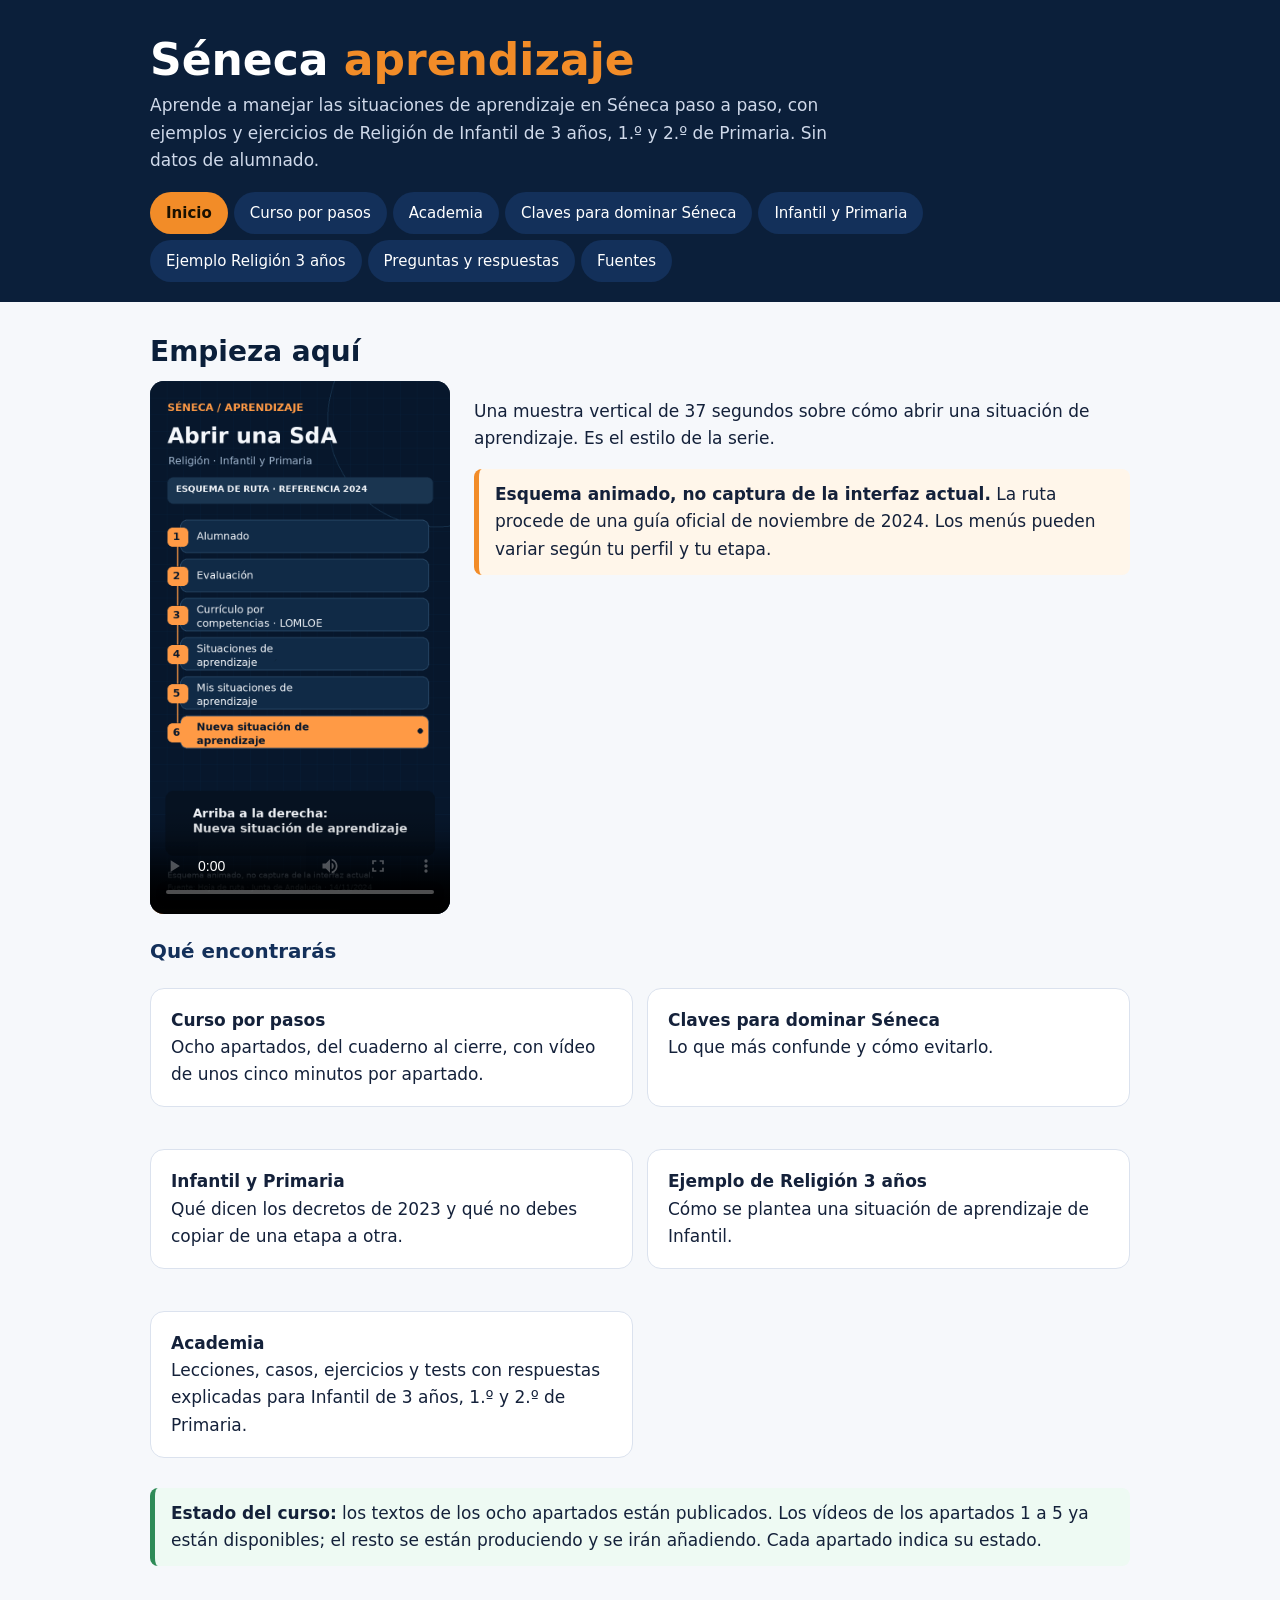
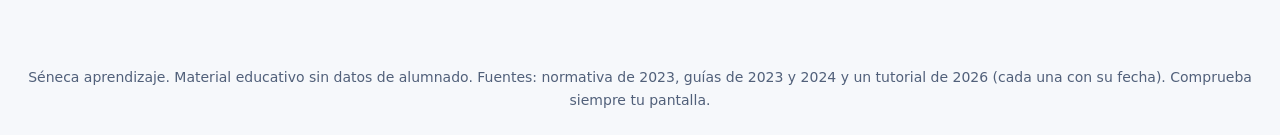
==== commit f416c6c8: "Update course status to reflect video availability" ====
--- a/index.html
+++ b/index.html
@@ -8,12 +8,12 @@
 <div class="note"><b>Esquema animado, no captura de la interfaz actual.</b> La ruta procede de una guía oficial de noviembre de 2024. Los menús pueden variar según tu perfil y tu etapa.</div></div></div>
 <h3>Qué encontrarás</h3>
 <div class="grid c2"><div class="card"><b>Curso por pasos</b><br>Ocho apartados, del cuaderno al cierre, con vídeo de unos cinco minutos por apartado.</div><div class="card"><b>Claves para dominar Séneca</b><br>Lo que más confunde y cómo evitarlo.</div><div class="card"><b>Infantil y Primaria</b><br>Qué dicen los decretos de 2023 y qué no debes copiar de una etapa a otra.</div><div class="card"><b>Ejemplo de Religión 3 años</b><br>Cómo se plantea una situación de aprendizaje de Infantil.</div><div class="card"><b>Academia</b><br>Lecciones, casos, ejercicios y tests con respuestas explicadas para Infantil de 3 años, 1.º y 2.º de Primaria.</div></div>
-<div class="note ok"><b>Estado del curso:</b> los textos de los ocho apartados están publicados. Los vídeos de los apartados 1 a 4 ya están disponibles; el resto se están produciendo y se irán añadiendo. Cada apartado indica su estado.</div></section>
+<div class="note ok"><b>Estado del curso:</b> los textos de los ocho apartados están publicados. Los vídeos de los apartados 1 a 5 ya están disponibles; el resto se están produciendo y se irán añadiendo. Cada apartado indica su estado.</div></section>
 <section class="tab" id="curso"><h2>Curso por pasos</h2><p>Un apartado por vídeo. Abre cada uno para ver los pasos y su advertencia.</p><details id="m1"><summary>1. Preparar el cuaderno <span class="tag done">Vídeo disponible · 5 min</span></summary><video controls playsinline preload="metadata" poster="8-cap1.png" src="7-cap1.mp4" aria-label="Capítulo 1: preparar el cuaderno" style="margin:10px 0"></video><div class="note">Las pantallas del vídeo son de un tutorial público de 2026 en un entorno de formación (curso 2025-26), con datos ocultos. No es tu sesión: contrasta año, etapa, perfil y permisos. Fuente: <a href="https://www.youtube.com/watch?v=MoA0F6g8uqE" target="_blank" rel="noopener">Creación de parámetros en el Cuaderno de Séneca (YouTube)</a>.</div><p>Localizar el cuaderno de clase, comprobar grupo y curso y crear las categorías.</p><ol class="steps"><li>Entra en Séneca con tu perfil de docente y confirma el curso escolar que aparece arriba.</li><li>Abre el Cuaderno de clase y comprueba que ves el grupo y la materia correctos (en Religión, el grupo de la etapa que te toca).</li><li>Revisa las categorías: son una forma de organizar tus actividades, no una ponderación obligatoria. El orden de presentación no cambia las notas.</li><li>Ten a mano la programación del centro antes de empezar a rellenar nada.</li></ol><div class="note"><b>Ojo:</b> Cada centro puede tener permisos y organización distintos. Lo que ves depende de tu perfil y de lo que haya configurado la dirección.</div></details>
 <details id="m2"><summary>2. Programación, situación de aprendizaje y actividad <span class="tag done">Vídeo disponible · 5:44</span></summary><video controls playsinline preload="metadata" poster="2-cap2.png" src="1-cap2.mp4" aria-label="Capítulo 2: programación, situación de aprendizaje y actividad" style="margin:10px 0"></video><div class="note">Las pantallas del vídeo son de un tutorial de un instituto subido en octubre de 2025, pero grabado con pantallas de 2023-24. Puede no coincidir con la interfaz actual, y no se ha comprobado la interfaz actual de Infantil. Distingue materia, SdA y actividad, y los registros del cuaderno, con el ejemplo del tema 1. Fuente: <a href="https://www.youtube.com/watch?v=WIgateh4PXk" target="_blank" rel="noopener">tutorial en YouTube</a>; apoyo: <a href="https://www.youtube.com/watch?v=lEC_SYRVXgc" target="_blank" rel="noopener">segundo tutorial</a>.</div><p>Tres cosas distintas que se confunden: la programación de la materia, la situación de aprendizaje (SdA) y la actividad evaluable.</p><ol class="steps"><li>Programación didáctica: el documento del centro para la materia y el curso.</li><li>Situación de aprendizaje: un reto o problema contextualizado que reúne actividades articuladas para desarrollar competencias específicas.</li><li>Actividad evaluable: lo que registras en el cuaderno para valorar criterios de evaluación concretos.</li><li>Regla práctica: primero la SdA, después sus actividades, y de ahí las actividades evaluables.</li></ol><div class="note"><b>Ojo:</b> El Decreto 100/2023 (Infantil) define la SdA como un conjunto de actividades articuladas para desarrollar las competencias específicas en un contexto determinado.</div></details>
 <details id="m3"><summary>3. Abrir e identificar una situación de aprendizaje <span class="tag done">Vídeo disponible · 6:03</span></summary><video controls playsinline preload="metadata" poster="2-cap3.png" src="1-cap3.mp4" aria-label="Capítulo 3: identificar la situación de aprendizaje" style="margin:10px 0"></video><div class="note">El vídeo cubre entrada, curso, título, justificación, temporalización, materias y participantes, y la diferencia entre guardar y publicar. Las pantallas son de 2023-24 (ejemplo de 1.º de ESO, con datos de docentes ocultos): no es tu interfaz actual ni es una regla universal de campos mínimos. Identificar la SdA no es lo mismo que guardarla, ni una fila creada es una SdA ya desarrollada. Fuente: <a href="https://www.youtube.com/watch?v=lEC_SYRVXgc" target="_blank" rel="noopener">tutorial en YouTube</a>.</div><p>Entrar en Mis situaciones de aprendizaje y rellenar identificación, justificación, temporalización, participantes y materias.</p><ol class="steps"><li>Atajo: usa el buscador integrado de Séneca y escribe «situaciones de aprendizaje».</li><li>Ruta por menús (guía oficial de 2024): <span class=menu>Alumnado</span> › <span class=menu>Evaluación</span> › <span class=menu>Currículo por competencias R.G. LOMLOE</span> › <span class=menu>Situaciones de aprendizaje</span> › <span class=menu>Mis situaciones de aprendizaje</span>.</li><li>Arriba a la derecha pulsa <span class=menu>Nueva situación de aprendizaje</span>.</li><li>Antes de escribir, comprueba etapa y curso. Rellena título contextualizado, justificación (objetivos de etapa y principios pedagógicos), temporalización y materias.</li><li>Añade participantes si otros docentes del mismo curso la van a usar.</li></ol><div class="note"><b>Ojo:</b> La ruta procede de una guía de noviembre de 2024. Los menús pueden cambiar según el perfil y la etapa.</div></details>
 <details id="m4"><summary>4. Concreción curricular y producto final <span class="tag done">Vídeo disponible · 4:40</span></summary><video controls playsinline preload="metadata" poster="2-cap4.png" src="1-cap4.mp4" aria-label="Capítulo 4: concreción curricular y producto final" style="margin:10px 0"></video><div class="note">El vídeo muestra los apartados de concreción curricular (columnas de elementos disponibles y seleccionados) y de producto final (denominación y definición). Las pantallas son un tutorial de 2023-24: no son tu interfaz actual. El mural es la propuesta del tema 1, no un registro exportado de una cuenta real. No se dan códigos de criterios: elige los de tu etapa en tu pantalla. Fuente: <a href="https://www.youtube.com/watch?v=lEC_SYRVXgc" target="_blank" rel="noopener">tutorial en YouTube</a> y <a href="https://www.boe.es/buscar/act.php?id=BOE-A-2022-10452" target="_blank" rel="noopener">BOE-A-2022-10452</a>.</div><p>Elegir competencias específicas y criterios de evaluación de la etapa correcta, y describir el reto o producto final.</p><ol class="steps"><li>Selecciona las competencias específicas y los criterios que vas a trabajar. Séneca enlaza por defecto descriptores operativos y saberes básicos según el currículo andaluz.</li><li>Puedes quitar saberes básicos que no vayas a trabajar en esta SdA.</li><li>Describe el producto final: el reto o la tarea, claro y concreto. Se añade con el botón <span class=menu>+</span> de la esquina superior derecha de ese apartado.</li><li>No copies criterios de otra etapa: Infantil y Primaria tienen currículo y áreas distintos.</li></ol><div class="note"><b>Ojo:</b> Infantil se organiza por áreas globalizadas y Primaria por áreas con criterios propios. Los campos exactos de tu pantalla se contrastan con tu perfil.</div></details>
-<details id="m5"><summary>5. Secuencia didáctica <span class="tag prod">Vídeo en producción</span></summary><p>Pasar de la idea a las actividades, con recursos y metodología, y añadir diversidad (DUA).</p><ol class="steps"><li>Planifica la secuencia: motivación, activación, exploración, estructuración, aplicación y conclusión o evaluación.</li><li>Añade las actividades una a una: título, descripción, recursos, competencias y criterios asociados.</li><li>Rellena las medidas de atención a la diversidad: generales y específicas, con los principios DUA (varias formas de implicación, de representación y de acción y expresión).</li><li>En Infantil, piensa en juego, rutinas, asamblea y observación; en Primaria, en tareas y productos.</li></ol><div class="note"><b>Ojo:</b> La secuencia es un orden de actividades, no un catálogo suelto.</div></details>
+<details id="m5"><summary>5. Secuencia didáctica <span class="tag done">Vídeo disponible · 4:52</span></summary><video controls playsinline preload="metadata" poster="3-cap5.png" src="4-cap5.mp4" aria-label="Capítulo 5: secuencia didáctica" style="margin:10px 0"></video><div class="note">El vídeo explica la tabla de la secuencia (actividades o ejercicios, temporalización, recursos y metodología) y cómo plantear alternativas de participación. Las cinco experiencias del tema 1 son una propuesta de ejemplo, no una pantalla de Séneca, y el vídeo no muestra paso a paso el alta de filas. Pantallas de un tutorial de 2023-24: no son tu interfaz actual. Fuente: <a href="https://www.youtube.com/watch?v=lEC_SYRVXgc" target="_blank" rel="noopener">tutorial en YouTube</a>.</div><p>Pasar de la idea a las actividades, con recursos y metodología, y añadir diversidad (DUA).</p><ol class="steps"><li>Planifica la secuencia: motivación, activación, exploración, estructuración, aplicación y conclusión o evaluación.</li><li>Añade las actividades una a una: título, descripción, recursos, competencias y criterios asociados.</li><li>Rellena las medidas de atención a la diversidad: generales y específicas, con los principios DUA (varias formas de implicación, de representación y de acción y expresión).</li><li>En Infantil, piensa en juego, rutinas, asamblea y observación; en Primaria, en tareas y productos.</li></ol><div class="note"><b>Ojo:</b> La secuencia es un orden de actividades, no un catálogo suelto.</div></details>
 <details id="m6"><summary>6. Crear actividades evaluables <span class="tag prod">Vídeo en producción</span></summary><p>Convertir actividades de la SdA en actividades del cuaderno con categoría y criterios.</p><ol class="steps"><li>Desde la SdA genera las actividades evaluables (guía de Séneca para el profesorado).</li><li>Elige la categoría y revisa los campos del formulario.</li><li>Vincula los criterios que correspondan y decide si la actividad es diaria o no diaria.</li><li>Un mismo criterio puede estar en varias actividades de distinto grado de dificultad.</li></ol><div class="note"><b>Ojo:</b> Los campos del formulario son los que muestra tu Séneca. Esta guía no sustituye comprobarlos en tu perfil.</div></details>
 <details id="m7"><summary>7. Registrar y revisar la evaluación <span class="tag prod">Vídeo en producción</span></summary><p>Introducir evidencias, ver el seguimiento y entender cada vista.</p><ol class="steps"><li>Una guía de 2023 sobre ESO dice que los criterios se valoran de 0 a 10 y pesan igual. En Primaria, la Orden de 30 de mayo de 2023 fija los términos IN, SU, BI, NT y SB. Comprueba qué se aplica en tu área.</li><li>Registra evidencias de cada actividad y revisa el seguimiento por alumno.</li><li>En Infantil la evaluación es global y de observación. No traslades sin comprobar la lógica de calificación de otra etapa.</li><li>Nunca pegues datos de alumnado en documentos o webs públicas.</li></ol><div class="note"><b>Ojo:</b> Las orientaciones de calificación de la guía consultada son de ESO. En Religión Infantil y Primaria confirma con tu centro.</div></details>
 <details id="m8"><summary>8. Comprobar y cerrar <span class="tag prod">Vídeo en producción</span></summary><p>Revisar, generar el documento imprimible y guardar.</p><ol class="steps"><li>Repasa título, justificación, temporalización, concreción, producto, secuencia y diversidad.</li><li>Genera el documento imprimible de la SdA para revisarlo en papel o PDF.</li><li>Comprueba la evaluación de la práctica docente (indicadores de reflexión).</li><li>Guarda y publica solo cuando esté revisada con quien corresponda en el centro.</li></ol><div class="note"><b>Ojo:</b> Guardar y publicar puede depender de permisos del centro.</div></details>
@@ -95,7 +95,7 @@
 <li><b>Secuencia propuesta.</b> Sesión 1: escuchamos la historia. Sesión 2: ordenamos las escenas. Sesión 3: qué haría yo, una ayuda concreta. Sesión 4: hacemos el mini-libro.</li>
 <li><b>Cuaderno.</b> Una actividad evaluable para la sesión 3 y otra para el mini-libro, cada una con su criterio. Evidencia: la viñeta y la explicación oral del niño.</li>
 </ol>
-<p class="mut">Caso propuesto, no exportado de una cuenta real. No incluye códigos de Séneca. La referencia a criterios del BOE es orientativa.</p></details><details><summary>Ejercicios con solución</summary><div class="ex"><p><b>Ejercicio 1.</b> Redacta la pregunta de comprensión de la sesión 2 («ordenamos las escenas») para que se pueda responder sin escribir.</p><details><summary>Ver solución propuesta</summary><p>Propuesta: «Pon las tres imágenes en orden y cuéntale a tu pareja qué pasa en cada una.» Se puede responder señalando, hablando o colocando tarjetas.</p></details></div><div class="ex"><p><b>Ejercicio 2.</b> Propón una lista de control de tres ítems para el mini-libro.</p><details><summary>Ver solución propuesta</summary><p>Propuesta: (1) representa lo que pasó en la historia; (2) dice o dibuja cómo puede ayudar; (3) explica su viñeta con sus palabras. Se marca logrado, en proceso o con apoyo.</p></details></div><div class="ex"><p><b>Ejercicio 3.</b> Un niño escribe poco, pero explica muy bien su viñeta. ¿Cómo lo registras?</p><details><summary>Ver solución propuesta</summary><p>Registra lo que demuestra: comprensión de la historia y propuesta de ayuda, con la explicación oral como evidencia. Anota el apoyo que necesita en la escritura aparte, sin que oculte lo que sí logra.</p></details></div><div class="ex"><p><b>Ejercicio 4.</b> ¿Puedes usar sin cambios en 1.º la actividad «qué haría yo» de 2.º?</p><details><summary>Ver solución propuesta</summary><p>Los criterios del BOE son los mismos para el primer ciclo, pero el grupo no. Adapta el lenguaje, los apoyos y lo que pides por escrito, y comprueba cómo aparecen los criterios en tu pantalla de Séneca.</p></details></div></details><details><summary>Test con respuestas explicadas</summary><div class="quiz"><div class="q" data-a="0"><p><b>1. ¿Qué dice el decreto de Primaria sobre la evaluación de Religión?</b></p><div class="opts"><button type="button" class="opt" data-i="0">Mismos términos y mismos efectos que las otras áreas</button><button type="button" class="opt" data-i="1">Es solo cualitativa</button><button type="button" class="opt" data-i="2">La fija cada familia</button></div><div class="exp" hidden>Art. 9.5 del Decreto 101/2023, cotejado.</div></div><div class="q" data-a="0"><p><b>2. ¿Qué términos de resultado se usan en Primaria?</b></p><div class="opts"><button type="button" class="opt" data-i="0">IN, SU, BI, NT, SB</button><button type="button" class="opt" data-i="1">Suspenso y aprobado</button><button type="button" class="opt" data-i="2">Apto y no apto</button></div><div class="exp" hidden>Según la Orden de 30 de mayo de 2023, con boletín de 1 a 10.</div></div><div class="q" data-a="0"><p><b>3. En la sesión 3, un niño explica oralmente una forma concreta de ayudar. ¿Qué haces?</b></p><div class="opts"><button type="button" class="opt" data-i="0">Lo registro como evidencia vinculada al criterio de la actividad</button><button type="button" class="opt" data-i="1">No cuenta porque no lo escribió</button><button type="button" class="opt" data-i="2">Le pongo nota por lo bien que habla</button></div><div class="exp" hidden>La evidencia puede ser oral. Se vincula al criterio de la actividad, no a habilidades ajenas a ella.</div></div><div class="q" data-a="0"><p><b>4. ¿De dónde sale la historia de la sesión 1?</b></p><div class="opts"><button type="button" class="opt" data-i="0">Se elige de los materiales de Religión del docente o del centro</button><button type="button" class="opt" data-i="1">Del decreto</button><button type="button" class="opt" data-i="2">De la guía de Séneca</button></div><div class="exp" hidden>Los decretos y las guías de Séneca explican cómo evaluar y rellenar, no ponen el contenido de la historia.</div></div><div class="q" data-a="0"><p><b>5. En el currículo de Religión Católica del BOE, ¿cómo se agrupan 1.º y 2.º de Primaria?</b></p><div class="opts"><button type="button" class="opt" data-i="0">En un primer ciclo con los mismos criterios de evaluación</button><button type="button" class="opt" data-i="1">Cada curso tiene criterios totalmente distintos</button><button type="button" class="opt" data-i="2">No aparecen</button></div><div class="exp" hidden>El Anexo II organiza Primaria en tres ciclos. Aun así, comprueba cómo los muestra tu pantalla de Séneca y adapta la propuesta a tu grupo.</div></div></div><p class="mut">Pulsa una respuesta para ver si es correcta y por qué. Recarga la página para repetir el test.</p></details></div><p class="mut">Fuentes de esta pestaña: Decreto 100/2023 y Decreto 101/2023 (Andalucía), Orden de 30 de mayo de 2023 de Infantil y de Primaria, Resolución de 21/06/2022 (BOE, Anexos I y II) y los capítulos 1 a 3 del curso. Consulta la pestaña Fuentes.</p></section>
+<p class="mut">Caso propuesto, no exportado de una cuenta real. No incluye códigos de Séneca. La referencia a criterios del BOE es orientativa.</p></details><details><summary>Ejercicios con solución</summary><div class="ex"><p><b>Ejercicio 1.</b> Redacta la pregunta de comprensión de la sesión 2 («ordenamos las escenas») para que se pueda responder sin escribir.</p><details><summary>Ver solución propuesta</summary><p>Propuesta: «Pon las tres imágenes en orden y cuéntale a tu pareja qué pasa en cada una.» Se puede responder señalando, hablando o colocando tarjetas.</p></details></div><div class="ex"><p><b>Ejercicio 2.</b> Propón una lista de control de tres ítems para el mini-libro.</p><details><summary>Ver solución propuesta</summary><p>Propuesta: (1) representa lo que pasó en la historia; (2) dice o dibuja cómo puede ayudar; (3) explica su viñeta con sus palabras. Se marca logrado, en proceso o con apoyo.</p></details></div><div class="ex"><p><b>Ejercicio 3.</b> Un niño escribe poco, pero explica muy bien su viñeta. ¿Cómo lo registras?</p><details><summary>Ver solución propuesta</summary><p>Registra lo que demuestra: comprensión de la historia y propuesta de ayuda, con la explicación oral como evidencia. Anota el apoyo que necesita en la escritura aparte, sin que oculte lo que sí logra.</p></details></div><div class="ex"><p><b>Ejercicio 4.</b> ¿Puedes usar sin cambios en 1.º la actividad «qué haría yo» de 2.º?</p><details><summary>Ver solución propuesta</summary><p>Los criterios del BOE son los mismos para el primer ciclo, pero el grupo no. Adapta el lenguaje, los apoyos y lo que pides por escrito, y comprueba cómo aparecen los criterios en tu pantalla de Séneca.</p></details></div></details><details><summary>Test con respuestas explicadas</summary><div class="quiz"><div class="q" data-a="0"><p><b>1. ¿Qué dice el decreto de Primaria sobre la evaluación de Religión?</b></p><div class="opts"><button type="button" class="opt" data-i="0">Mismos términos y mismos efectos que las otras áreas</button><button type="button" class="opt" data-i="1">Es solo cualitativa</button><button type="button" class="opt" data-i="2">La fija cada familia</button></div><div class="exp" hidden>Art. 9.5 del Decreto 101/2023, cotejado.</div></div><div class="q" data-a="0"><p><b>2. ¿Qué términos de resultado se usan en Primaria?</b></p><div class="opts"><button type="button" class="opt" data-i="0">IN, SU, BI, NT, SB</button><button type="button" class="opt" data-i="1">Suspenso y aprobado</button><button type="button" class="opt" data-i="2">Apto y no apto</button></div><div class="exp" hidden>Según la Orden de 30 de mayo de 2023, con boletín de 1 a 10.</div></div><div class="q" data-a="0"><p><b>3. En la sesión 3, un niño explica oralmente una forma concreta de ayudar. ¿Qué haces?</b></p><div class="opts"><button type="button" class="opt" data-i="0">Lo registro como evidencia vinculada al criterio de la actividad</button><button type="button" class="opt" data-i="1">No cuenta porque no lo escribió</button><button type="button" class="opt" data-i="2">Le pongo nota por lo bien que habla</button></div><div class="exp" hidden>La evidencia puede ser oral. Se vincula al criterio de la actividad, no a habilidades ajenas a ella.</div></div><div class="q" data-a="0"><p><b>4. ¿De dónde sale la historia de la sesión 1?</b></p><div class="opts"><button type="button" class="opt" data-i="0">Se elige de los materiales de Religión del docente o del centro</button><button type="button" class="opt" data-i="1">Del decreto</button><button type="button" class="opt" data-i="2">De la guía de Séneca</button></div><div class="exp" hidden>Los decretos y las guías de Séneca explican cómo evaluar y rellenar, no ponen el contenido de la historia.</div></div><div class="q" data-a="0"><p><b>5. En el currículo de Religión Católica del BOE, ¿cómo se agrupan 1.º y 2.º de Primaria?</b></p><div class="opts"><button type="button" class="opt" data-i="0">En un primer ciclo con los mismos criterios de evaluación</button><button type="button" class="opt" data-i="1">Cada curso tiene criterios totalmente distintos</button><button type="button" class="opt" data-i="2">No aparecen</button></div><div class="exp" hidden>El Anexo II organiza Primaria en tres ciclos. Aun así, comprueba cómo los muestra tu pantalla de Séneca y adapta la propuesta a tu grupo.</div></div></div><p class="mut">Pulsa una respuesta para ver si es correcta y por qué. Recarga la página para repetir el test.</p></details></div><p class="mut">Fuentes de esta pestaña: Decreto 100/2023 y Decreto 101/2023 (Andalucía), Orden de 30 de mayo de 2023 de Infantil y de Primaria, Resolución de 21/06/2022 (BOE, Anexos I y II) y los capítulos del curso. Consulta la pestaña Fuentes.</p></section>
 <section class="tab" id="faq"><h2>Preguntas y respuestas</h2><details><summary>¿Cómo llego a Nueva situación de aprendizaje?</summary><p>Con el buscador integrado de Séneca, o por <span class=menu>Alumnado</span> › <span class=menu>Evaluación</span> › <span class=menu>Currículo por competencias R.G. LOMLOE</span> › <span class=menu>Situaciones de aprendizaje</span> › <span class=menu>Mis situaciones de aprendizaje</span>. El botón está arriba a la derecha. Ruta de la guía oficial de noviembre de 2024; puede variar.</p></details><details><summary>¿Qué es exactamente una situación de aprendizaje?</summary><p>Un reto o problema contextualizado que el alumnado resuelve poniendo en práctica lo aprendido. Reúne actividades articuladas para desarrollar competencias específicas. Sustituye a la unidad didáctica tradicional.</p></details><details><summary>¿Qué apartados tiene una SdA en Séneca?</summary><p>Según la formación oficial de 2023: identificación (título, justificación, temporalización), participantes, materias, concreción curricular, producto final, secuenciación didáctica, atención a la diversidad (DUA), valoración en actividades evaluables y evaluación de la práctica docente.</p></details><details><summary>¿Infantil y Primaria rellenan lo mismo?</summary><p>No. Los decretos de 2023 organizan Infantil en tres áreas globalizadas con observación como técnica principal, y Primaria en áreas con criterios propios. Los campos que ves en Séneca dependen de tu etapa y perfil: esta web no los ha comprobado.</p></details><details><summary>¿Puedo copiar criterios de un ejemplo de ESO?</summary><p>No. Los ejemplos de ESO sirven para entender la estructura, pero los criterios, saberes y calificación son de cada etapa.</p></details><details><summary>¿Los criterios valen igual?</summary><p>Según la guía consultada (ESO, 2023), los criterios de una competencia específica contribuyen igual y se valoran de 0 a 10. Un criterio puede aparecer en varias actividades con distinta ponderación. Confirma cómo se aplica en tu etapa.</p></details><details><summary>¿Qué es el DUA y dónde se pone?</summary><p>Diseño Universal para el Aprendizaje. Hay un apartado de atención a la diversidad con medidas generales y específicas. Sus tres principios: múltiples formas de implicación, de representación y de acción y expresión.</p></details><details><summary>¿Qué diferencia hay entre categoría, actividad y criterio?</summary><p>La categoría organiza tus actividades en el cuaderno. La actividad es lo que registras. El criterio es lo que se evalúa. El orden de las categorías no pondera notas.</p></details><details><summary>¿Puedo poner datos de mi alumnado en estos materiales?</summary><p>No. Esta web no lleva datos de alumnado ni capturas con datos personales, y tus materiales públicos tampoco deberían.</p></details><details><summary>¿Por qué algunos pasos dicen «según tu perfil»?</summary><p>Porque no todos los perfiles ven lo mismo. Esta web no muestra tu sesión de Séneca y no puede garantizar cada formulario. Ante la duda, pregunta a tu dirección o a tu coordinación.</p></details><details><summary>¿Los vídeos son grabaciones de Séneca?</summary><p>El de muestra es un esquema animado basado en una guía de 2024, no una captura de la interfaz actual. Los capítulos irán rotulando su origen.</p></details></section>
 <section class="tab" id="fuentes"><h2>Fuentes</h2><p>Consultadas el 18 de noviembre de 2026. Son material de apoyo; no validan tu sesión de Séneca.</p>
 <ul>
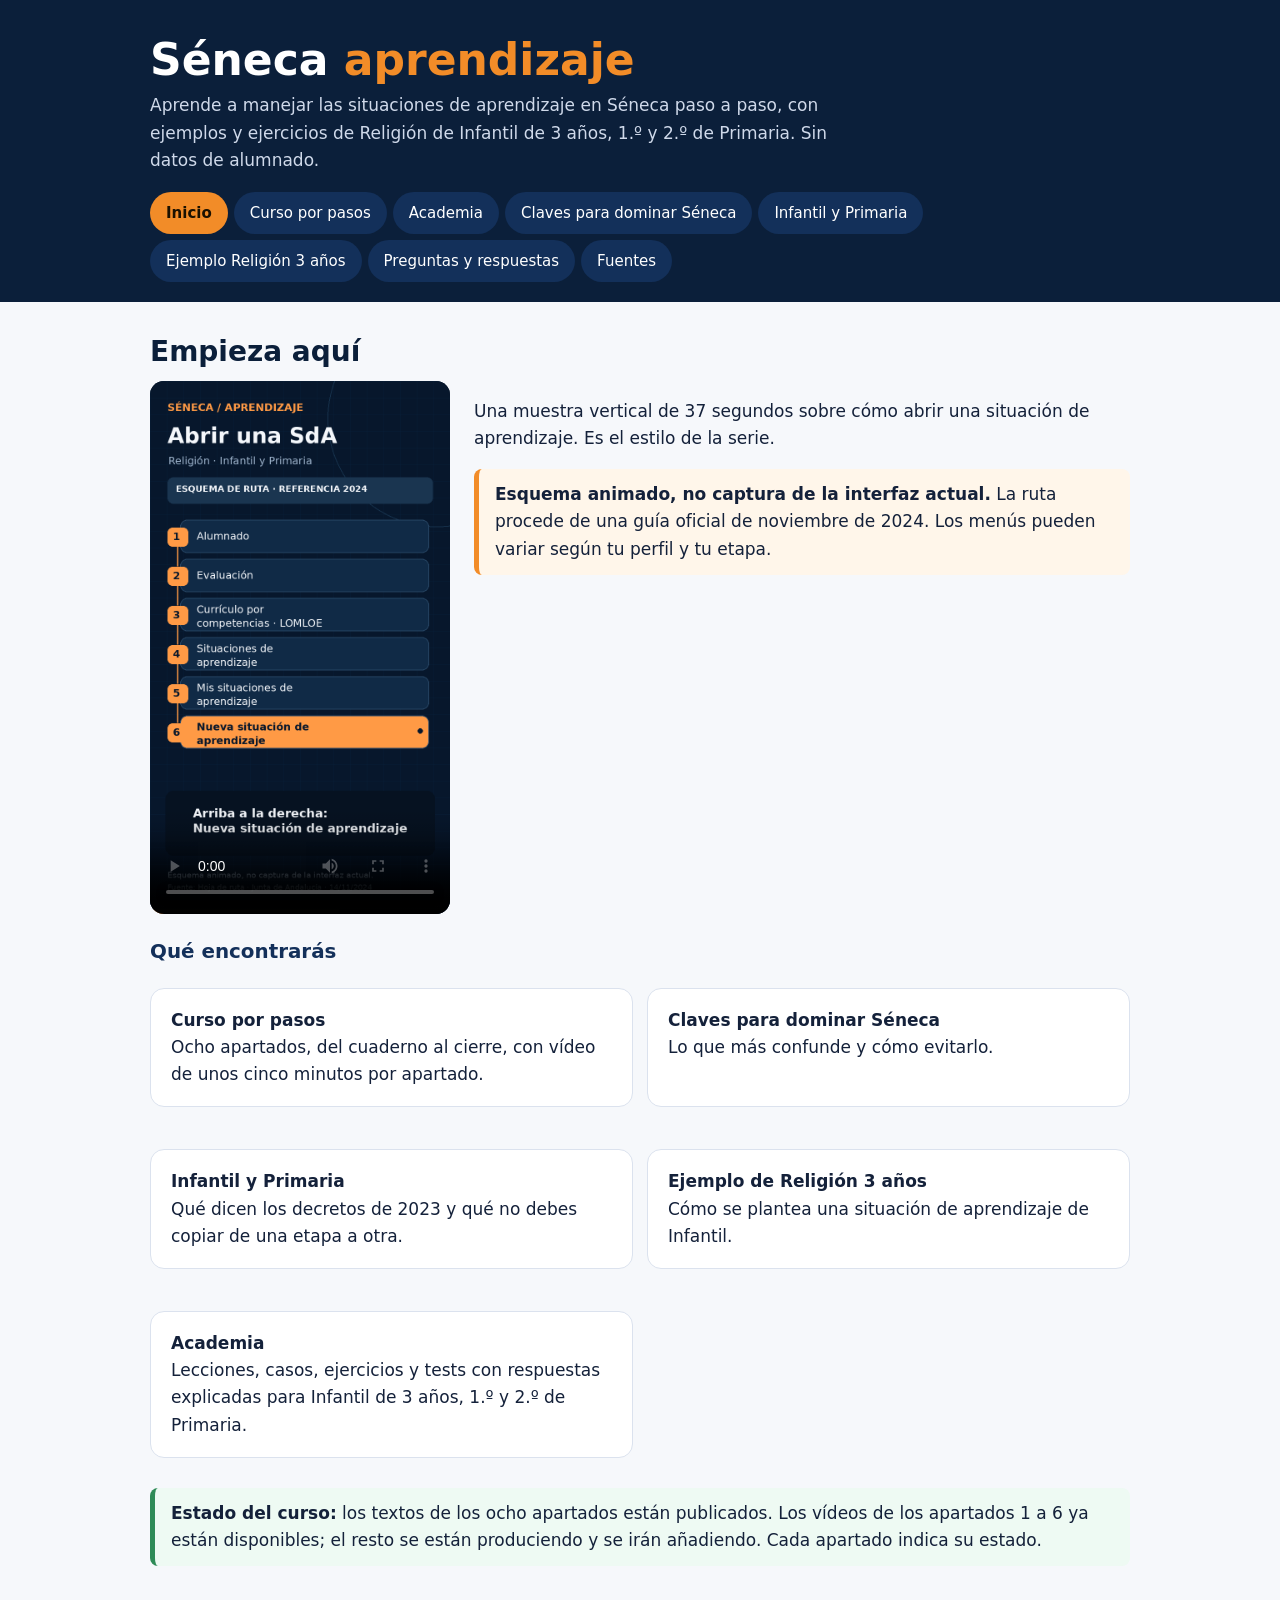
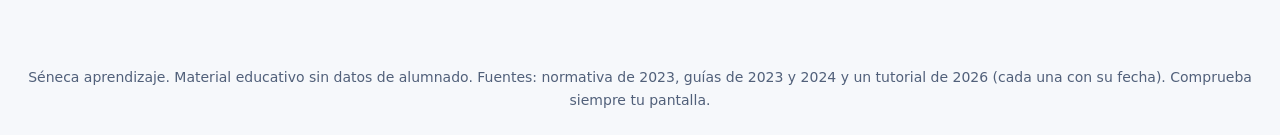
==== commit 45de0890: "Revise course status and enhance content structure Updated course status and added new sections for " ====
--- a/index.html
+++ b/index.html
@@ -8,13 +8,13 @@
 <div class="note"><b>Esquema animado, no captura de la interfaz actual.</b> La ruta procede de una guía oficial de noviembre de 2024. Los menús pueden variar según tu perfil y tu etapa.</div></div></div>
 <h3>Qué encontrarás</h3>
 <div class="grid c2"><div class="card"><b>Curso por pasos</b><br>Ocho apartados, del cuaderno al cierre, con vídeo de unos cinco minutos por apartado.</div><div class="card"><b>Claves para dominar Séneca</b><br>Lo que más confunde y cómo evitarlo.</div><div class="card"><b>Infantil y Primaria</b><br>Qué dicen los decretos de 2023 y qué no debes copiar de una etapa a otra.</div><div class="card"><b>Ejemplo de Religión 3 años</b><br>Cómo se plantea una situación de aprendizaje de Infantil.</div><div class="card"><b>Academia</b><br>Lecciones, casos, ejercicios y tests con respuestas explicadas para Infantil de 3 años, 1.º y 2.º de Primaria.</div></div>
-<div class="note ok"><b>Estado del curso:</b> los textos de los ocho apartados están publicados. Los vídeos de los apartados 1 a 5 ya están disponibles; el resto se están produciendo y se irán añadiendo. Cada apartado indica su estado.</div></section>
-<section class="tab" id="curso"><h2>Curso por pasos</h2><p>Un apartado por vídeo. Abre cada uno para ver los pasos y su advertencia.</p><details id="m1"><summary>1. Preparar el cuaderno <span class="tag done">Vídeo disponible · 5 min</span></summary><video controls playsinline preload="metadata" poster="8-cap1.png" src="7-cap1.mp4" aria-label="Capítulo 1: preparar el cuaderno" style="margin:10px 0"></video><div class="note">Las pantallas del vídeo son de un tutorial público de 2026 en un entorno de formación (curso 2025-26), con datos ocultos. No es tu sesión: contrasta año, etapa, perfil y permisos. Fuente: <a href="https://www.youtube.com/watch?v=MoA0F6g8uqE" target="_blank" rel="noopener">Creación de parámetros en el Cuaderno de Séneca (YouTube)</a>.</div><p>Localizar el cuaderno de clase, comprobar grupo y curso y crear las categorías.</p><ol class="steps"><li>Entra en Séneca con tu perfil de docente y confirma el curso escolar que aparece arriba.</li><li>Abre el Cuaderno de clase y comprueba que ves el grupo y la materia correctos (en Religión, el grupo de la etapa que te toca).</li><li>Revisa las categorías: son una forma de organizar tus actividades, no una ponderación obligatoria. El orden de presentación no cambia las notas.</li><li>Ten a mano la programación del centro antes de empezar a rellenar nada.</li></ol><div class="note"><b>Ojo:</b> Cada centro puede tener permisos y organización distintos. Lo que ves depende de tu perfil y de lo que haya configurado la dirección.</div></details>
+<div class="note ok"><b>Estado del curso:</b> los textos de los ocho apartados están publicados. Los vídeos de los apartados 1 a 6 ya están disponibles; el resto se están produciendo y se irán añadiendo. Cada apartado indica su estado.</div></section>
+<section class="tab" id="curso"><h2>Curso por pasos</h2><div class="note"><b>Cómo leer los pasos.</b> Los pasos escritos son un esquema orientativo para preparar tu trabajo, tomado de guías y tutoriales fechados. No son instrucciones exactas de campos: la pantalla de tu perfil y tu etapa manda, y la interfaz actual de Infantil y Primaria no se ha comprobado.</div><p>Un apartado por vídeo. Abre cada uno para ver los pasos y su advertencia.</p><details id="m1"><summary>1. Preparar el cuaderno <span class="tag done">Vídeo disponible · 5 min</span></summary><video controls playsinline preload="metadata" poster="8-cap1.png" src="7-cap1.mp4" aria-label="Capítulo 1: preparar el cuaderno" style="margin:10px 0"></video><div class="note">Las pantallas del vídeo son de un tutorial público de 2026 en un entorno de formación (curso 2025-26), con datos ocultos. No es tu sesión: contrasta año, etapa, perfil y permisos. Fuente: <a href="https://www.youtube.com/watch?v=MoA0F6g8uqE" target="_blank" rel="noopener">Creación de parámetros en el Cuaderno de Séneca (YouTube)</a>.</div><p>Localizar el cuaderno de clase, comprobar grupo y curso y crear las categorías.</p><ol class="steps"><li>Entra en Séneca con tu perfil de docente y confirma el curso escolar que aparece arriba.</li><li>Abre el Cuaderno de clase y comprueba que ves el grupo y la materia correctos (en Religión, el grupo de la etapa que te toca).</li><li>Revisa las categorías: son una forma de organizar tus actividades, no una ponderación obligatoria. El orden de presentación no cambia las notas.</li><li>Ten a mano la programación del centro antes de empezar a rellenar nada.</li></ol><div class="note"><b>Ojo:</b> Cada centro puede tener permisos y organización distintos. Lo que ves depende de tu perfil y de lo que haya configurado la dirección.</div></details>
 <details id="m2"><summary>2. Programación, situación de aprendizaje y actividad <span class="tag done">Vídeo disponible · 5:44</span></summary><video controls playsinline preload="metadata" poster="2-cap2.png" src="1-cap2.mp4" aria-label="Capítulo 2: programación, situación de aprendizaje y actividad" style="margin:10px 0"></video><div class="note">Las pantallas del vídeo son de un tutorial de un instituto subido en octubre de 2025, pero grabado con pantallas de 2023-24. Puede no coincidir con la interfaz actual, y no se ha comprobado la interfaz actual de Infantil. Distingue materia, SdA y actividad, y los registros del cuaderno, con el ejemplo del tema 1. Fuente: <a href="https://www.youtube.com/watch?v=WIgateh4PXk" target="_blank" rel="noopener">tutorial en YouTube</a>; apoyo: <a href="https://www.youtube.com/watch?v=lEC_SYRVXgc" target="_blank" rel="noopener">segundo tutorial</a>.</div><p>Tres cosas distintas que se confunden: la programación de la materia, la situación de aprendizaje (SdA) y la actividad evaluable.</p><ol class="steps"><li>Programación didáctica: el documento del centro para la materia y el curso.</li><li>Situación de aprendizaje: un reto o problema contextualizado que reúne actividades articuladas para desarrollar competencias específicas.</li><li>Actividad evaluable: lo que registras en el cuaderno para valorar criterios de evaluación concretos.</li><li>Regla práctica: primero la SdA, después sus actividades, y de ahí las actividades evaluables.</li></ol><div class="note"><b>Ojo:</b> El Decreto 100/2023 (Infantil) define la SdA como un conjunto de actividades articuladas para desarrollar las competencias específicas en un contexto determinado.</div></details>
 <details id="m3"><summary>3. Abrir e identificar una situación de aprendizaje <span class="tag done">Vídeo disponible · 6:03</span></summary><video controls playsinline preload="metadata" poster="2-cap3.png" src="1-cap3.mp4" aria-label="Capítulo 3: identificar la situación de aprendizaje" style="margin:10px 0"></video><div class="note">El vídeo cubre entrada, curso, título, justificación, temporalización, materias y participantes, y la diferencia entre guardar y publicar. Las pantallas son de 2023-24 (ejemplo de 1.º de ESO, con datos de docentes ocultos): no es tu interfaz actual ni es una regla universal de campos mínimos. Identificar la SdA no es lo mismo que guardarla, ni una fila creada es una SdA ya desarrollada. Fuente: <a href="https://www.youtube.com/watch?v=lEC_SYRVXgc" target="_blank" rel="noopener">tutorial en YouTube</a>.</div><p>Entrar en Mis situaciones de aprendizaje y rellenar identificación, justificación, temporalización, participantes y materias.</p><ol class="steps"><li>Atajo: usa el buscador integrado de Séneca y escribe «situaciones de aprendizaje».</li><li>Ruta por menús (guía oficial de 2024): <span class=menu>Alumnado</span> › <span class=menu>Evaluación</span> › <span class=menu>Currículo por competencias R.G. LOMLOE</span> › <span class=menu>Situaciones de aprendizaje</span> › <span class=menu>Mis situaciones de aprendizaje</span>.</li><li>Arriba a la derecha pulsa <span class=menu>Nueva situación de aprendizaje</span>.</li><li>Antes de escribir, comprueba etapa y curso. Rellena título contextualizado, justificación (objetivos de etapa y principios pedagógicos), temporalización y materias.</li><li>Añade participantes si otros docentes del mismo curso la van a usar.</li></ol><div class="note"><b>Ojo:</b> La ruta procede de una guía de noviembre de 2024. Los menús pueden cambiar según el perfil y la etapa.</div></details>
 <details id="m4"><summary>4. Concreción curricular y producto final <span class="tag done">Vídeo disponible · 4:40</span></summary><video controls playsinline preload="metadata" poster="2-cap4.png" src="1-cap4.mp4" aria-label="Capítulo 4: concreción curricular y producto final" style="margin:10px 0"></video><div class="note">El vídeo muestra los apartados de concreción curricular (columnas de elementos disponibles y seleccionados) y de producto final (denominación y definición). Las pantallas son un tutorial de 2023-24: no son tu interfaz actual. El mural es la propuesta del tema 1, no un registro exportado de una cuenta real. No se dan códigos de criterios: elige los de tu etapa en tu pantalla. Fuente: <a href="https://www.youtube.com/watch?v=lEC_SYRVXgc" target="_blank" rel="noopener">tutorial en YouTube</a> y <a href="https://www.boe.es/buscar/act.php?id=BOE-A-2022-10452" target="_blank" rel="noopener">BOE-A-2022-10452</a>.</div><p>Elegir competencias específicas y criterios de evaluación de la etapa correcta, y describir el reto o producto final.</p><ol class="steps"><li>Selecciona las competencias específicas y los criterios que vas a trabajar. Séneca enlaza por defecto descriptores operativos y saberes básicos según el currículo andaluz.</li><li>Puedes quitar saberes básicos que no vayas a trabajar en esta SdA.</li><li>Describe el producto final: el reto o la tarea, claro y concreto. Se añade con el botón <span class=menu>+</span> de la esquina superior derecha de ese apartado.</li><li>No copies criterios de otra etapa: Infantil y Primaria tienen currículo y áreas distintos.</li></ol><div class="note"><b>Ojo:</b> Infantil se organiza por áreas globalizadas y Primaria por áreas con criterios propios. Los campos exactos de tu pantalla se contrastan con tu perfil.</div></details>
 <details id="m5"><summary>5. Secuencia didáctica <span class="tag done">Vídeo disponible · 4:52</span></summary><video controls playsinline preload="metadata" poster="3-cap5.png" src="4-cap5.mp4" aria-label="Capítulo 5: secuencia didáctica" style="margin:10px 0"></video><div class="note">El vídeo explica la tabla de la secuencia (actividades o ejercicios, temporalización, recursos y metodología) y cómo plantear alternativas de participación. Las cinco experiencias del tema 1 son una propuesta de ejemplo, no una pantalla de Séneca, y el vídeo no muestra paso a paso el alta de filas. Pantallas de un tutorial de 2023-24: no son tu interfaz actual. Fuente: <a href="https://www.youtube.com/watch?v=lEC_SYRVXgc" target="_blank" rel="noopener">tutorial en YouTube</a>.</div><p>Pasar de la idea a las actividades, con recursos y metodología, y añadir diversidad (DUA).</p><ol class="steps"><li>Planifica la secuencia: motivación, activación, exploración, estructuración, aplicación y conclusión o evaluación.</li><li>Añade las actividades una a una: título, descripción, recursos, competencias y criterios asociados.</li><li>Rellena las medidas de atención a la diversidad: generales y específicas, con los principios DUA (varias formas de implicación, de representación y de acción y expresión).</li><li>En Infantil, piensa en juego, rutinas, asamblea y observación; en Primaria, en tareas y productos.</li></ol><div class="note"><b>Ojo:</b> La secuencia es un orden de actividades, no un catálogo suelto.</div></details>
-<details id="m6"><summary>6. Crear actividades evaluables <span class="tag prod">Vídeo en producción</span></summary><p>Convertir actividades de la SdA en actividades del cuaderno con categoría y criterios.</p><ol class="steps"><li>Desde la SdA genera las actividades evaluables (guía de Séneca para el profesorado).</li><li>Elige la categoría y revisa los campos del formulario.</li><li>Vincula los criterios que correspondan y decide si la actividad es diaria o no diaria.</li><li>Un mismo criterio puede estar en varias actividades de distinto grado de dificultad.</li></ol><div class="note"><b>Ojo:</b> Los campos del formulario son los que muestra tu Séneca. Esta guía no sustituye comprobarlos en tu perfil.</div></details>
+<details id="m6"><summary>6. Crear actividades evaluables <span class="tag done">Vídeo disponible · 4:42</span></summary><video controls playsinline preload="metadata" poster="2-cap6.png" src="1-cap6.mp4" aria-label="Capítulo 6: actividad del cuaderno" style="margin:10px 0"></video><div class="note">El vídeo muestra cómo se edita una actividad ya existente del cuaderno (campos, categoría, descripciones, calificación, criterios, fechas, avisos y destinatarios), no el alta completa. Es un tutorial de 2025-26 de 2.º de ESO de Tecnología: no traslades su sistema a Infantil ni a Primaria. Las propuestas de actividad de 1.º y 2.º de Primaria de la Academia son ejemplos, no registros reales. Fuente: <a href="https://www.youtube.com/watch?v=--iTZ-o0KU0" target="_blank" rel="noopener">tutorial en YouTube</a>.</div><p>Convertir actividades de la SdA en actividades del cuaderno con categoría y criterios.</p><ol class="steps"><li>Desde la SdA genera las actividades evaluables (guía de Séneca para el profesorado).</li><li>Elige la categoría y revisa los campos del formulario.</li><li>Vincula los criterios que correspondan y decide si la actividad es diaria o no diaria.</li><li>Un mismo criterio puede estar en varias actividades de distinto grado de dificultad.</li></ol><div class="note"><b>Ojo:</b> Los campos del formulario son los que muestra tu Séneca. Esta guía no sustituye comprobarlos en tu perfil.</div></details>
 <details id="m7"><summary>7. Registrar y revisar la evaluación <span class="tag prod">Vídeo en producción</span></summary><p>Introducir evidencias, ver el seguimiento y entender cada vista.</p><ol class="steps"><li>Una guía de 2023 sobre ESO dice que los criterios se valoran de 0 a 10 y pesan igual. En Primaria, la Orden de 30 de mayo de 2023 fija los términos IN, SU, BI, NT y SB. Comprueba qué se aplica en tu área.</li><li>Registra evidencias de cada actividad y revisa el seguimiento por alumno.</li><li>En Infantil la evaluación es global y de observación. No traslades sin comprobar la lógica de calificación de otra etapa.</li><li>Nunca pegues datos de alumnado en documentos o webs públicas.</li></ol><div class="note"><b>Ojo:</b> Las orientaciones de calificación de la guía consultada son de ESO. En Religión Infantil y Primaria confirma con tu centro.</div></details>
 <details id="m8"><summary>8. Comprobar y cerrar <span class="tag prod">Vídeo en producción</span></summary><p>Revisar, generar el documento imprimible y guardar.</p><ol class="steps"><li>Repasa título, justificación, temporalización, concreción, producto, secuencia y diversidad.</li><li>Genera el documento imprimible de la SdA para revisarlo en papel o PDF.</li><li>Comprueba la evaluación de la práctica docente (indicadores de reflexión).</li><li>Guarda y publica solo cuando esté revisada con quien corresponda en el centro.</li></ol><div class="note"><b>Ojo:</b> Guardar y publicar puede depender de permisos del centro.</div></details>
 </section>
@@ -56,7 +56,7 @@
 <h3>Cómo llevarlo a Séneca</h3>
 <ol class="steps"><li>Identifica la situación con título, materia y temporalización revisados.</li><li>Comprueba los elementos curriculares de Religión de la etapa. No traslades los de ESO ni de Primaria al ejemplo de tres años.</li><li>Distribuye las actividades en la secuencia que ofrezca el formulario.</li><li>Crea en el cuaderno las actividades evaluables que procedan. Una categoría del cuaderno con el título del tema no crea automáticamente la situación.</li><li>Registra observaciones individuales reales después de las experiencias. El mural terminado no acredita por sí solo todos los aprendizajes.</li></ol>
 <div class="note"><b>Antes de usarlo:</b> sustituye las fechas por tu horario real; comprueba etapa, curso, materia y permisos; no completes resultados por anticipado; no publiques datos personales, fotografías identificables ni apoyos individuales. Marco inclusivo de familia: «¿quién me cuida?», sin suponer una figura concreta en casa. Hay propuestas de 1.º y 2.º de Primaria en la pestaña Academia.</div></section>
-<section class="tab" id="academia"><h2>Academia</h2><p>Lecciones, casos resueltos, ejercicios y tests con respuestas explicadas. Tres recorridos: Religión de Infantil de 3 años, 1.º de Primaria y 2.º de Primaria. Se combinan con los vídeos del curso.</p><div class="note"><b>Cómo leerlo.</b> Los casos y ejercicios son <b>propuestas didácticas de ejemplo</b>: no son experiencias reales, no están exportados de Séneca y no incluyen códigos, campos ni textos oficiales del currículo de Religión. Lo que viene de normativa o de un tutorial lleva su fuente y su fecha. Tu pantalla de Séneca manda.</div><div class="card"><h3 style="margin-top:0">Test común: Séneca y normativa</h3><div class="quiz"><div class="q" data-a="1"><p><b>1. ¿Cuál es el orden correcto de lo que se planifica y se registra?</b></p><div class="opts"><button type="button" class="opt" data-i="0">Actividad evaluable, después situación de aprendizaje, después programación</button><button type="button" class="opt" data-i="1">Programación de la materia, situación de aprendizaje y, de ella, las actividades evaluables del cuaderno</button><button type="button" class="opt" data-i="2">Solo el cuaderno: la situación de aprendizaje es opcional</button></div><div class="exp" hidden>La programación es el documento del centro para la materia y el curso. La situación de aprendizaje reúne actividades articuladas. Las actividades evaluables son lo que registras en el cuaderno para valorar criterios concretos (capítulo 2 del curso).</div></div><div class="q" data-a="0"><p><b>2. ¿Qué dice la normativa andaluza de 2023 sobre cómo se evalúa Religión en Primaria?</b></p><div class="opts"><button type="button" class="opt" data-i="0">Se evalúa en los mismos términos y con los mismos efectos que las otras áreas (art. 9.5 del Decreto 101/2023)</button><button type="button" class="opt" data-i="1">No se evalúa</button><button type="button" class="opt" data-i="2">Se evalúa con un sistema distinto que fija cada centro</button></div><div class="exp" hidden>El art. 9.5 del decreto de Primaria dice que Religión se evalúa en los mismos términos y con los mismos efectos que las otras áreas. Es la parte del decreto que hemos cotejado.</div></div><div class="q" data-a="1"><p><b>3. En Primaria, ¿con qué términos se expresan los resultados de evaluación?</b></p><div class="opts"><button type="button" class="opt" data-i="0">Apto y No apto</button><button type="button" class="opt" data-i="1">IN, SU, BI, NT y SB, con notas de 1 a 10 en el boletín informativo</button><button type="button" class="opt" data-i="2">Solo comentarios, sin nota</button></div><div class="exp" hidden>La Orden de 30 de mayo de 2023 de Primaria usa IN, SU, BI, NT y SB, y el boletín informativo lleva notas de 1 a 10.</div></div><div class="q" data-a="1"><p><b>4. En Infantil, ¿cuál es la técnica principal de evaluación?</b></p><div class="opts"><button type="button" class="opt" data-i="0">El examen escrito</button><button type="button" class="opt" data-i="1">La observación directa y sistemática</button><button type="button" class="opt" data-i="2">La media de notas del trimestre</button></div><div class="exp" hidden>La evaluación en Infantil es global, continua y formativa, y la observación directa y sistemática es la técnica principal (Decreto 100/2023, art. 11).</div></div><div class="q" data-a="1"><p><b>5. Una guía de Séneca de otra etapa (por ejemplo ESO) te enseña un formulario. ¿Qué haces con sus criterios y códigos?</b></p><div class="opts"><button type="button" class="opt" data-i="0">Los copio, porque son iguales en todas las etapas</button><button type="button" class="opt" data-i="1">Los uso solo como ejemplo de estructura y elijo en mi pantalla los de mi etapa y curso</button><button type="button" class="opt" data-i="2">Los publico en la web del centro</button></div><div class="exp" hidden>Los ejemplos de otra etapa sirven para ver cómo se rellena un formulario. Los criterios y los códigos dependen de la etapa y del curso, y el currículo de Religión lo determinan las autoridades de cada confesión.</div></div><div class="q" data-a="1"><p><b>6. Has creado una fila en tu lista de situaciones. ¿Qué significa?</b></p><div class="opts"><button type="button" class="opt" data-i="0">Que la situación de aprendizaje ya está desarrollada</button><button type="button" class="opt" data-i="1">Solo que existe el registro: hay que completarlo y guardarlo, y guardar no es lo mismo que publicar</button><button type="button" class="opt" data-i="2">Que ya se ha evaluado al alumnado</button></div><div class="exp" hidden>Una fila creada no es una situación desarrollada, y guardar no equivale a publicar. Comprueba siempre el estado que muestra tu pantalla (capítulo 3).</div></div></div><p class="mut">Pulsa una respuesta para ver si es correcta y por qué. Recarga la página para repetir el test.</p></div><div class="card" id="acad-inf"><h3 style="margin-top:0">Religión Infantil 3 años</h3><p>Se apoya en el ejemplo «Dios me quiere como soy».</p><details><summary>Lección</summary><ul>
+<section class="tab" id="academia"><h2>Academia</h2><p>Lecciones, casos resueltos, ejercicios y tests con respuestas explicadas. Tres recorridos: Religión de Infantil de 3 años, 1.º de Primaria y 2.º de Primaria. Se combinan con los vídeos del curso. Los tests son para el docente: sirven para repasar conceptos de Séneca y de la normativa, no son exámenes para el alumnado.</p><div class="note"><b>Cómo leerlo.</b> Los casos y ejercicios son <b>propuestas didácticas de ejemplo</b>: no son experiencias reales, no están exportados de Séneca y no incluyen códigos, campos ni textos oficiales del currículo de Religión. Lo que viene de normativa o de un tutorial lleva su fuente y su fecha. Tu pantalla de Séneca manda.</div><div class="card"><h3 style="margin-top:0">Test común: Séneca y normativa</h3><div class="quiz"><div class="q" data-a="1"><p><b>1. ¿Cuál es el orden correcto de lo que se planifica y se registra?</b></p><div class="opts"><button type="button" class="opt" data-i="0">Actividad evaluable, después situación de aprendizaje, después programación</button><button type="button" class="opt" data-i="1">Programación de la materia, situación de aprendizaje y, de ella, las actividades evaluables del cuaderno</button><button type="button" class="opt" data-i="2">Solo el cuaderno: la situación de aprendizaje es opcional</button></div><div class="exp" hidden>La programación es el documento del centro para la materia y el curso. La situación de aprendizaje reúne actividades articuladas. Las actividades evaluables son lo que registras en el cuaderno para valorar criterios concretos (capítulo 2 del curso).</div></div><div class="q" data-a="0"><p><b>2. ¿Qué dice la normativa andaluza de 2023 sobre cómo se evalúa Religión en Primaria?</b></p><div class="opts"><button type="button" class="opt" data-i="0">Se evalúa en los mismos términos y con los mismos efectos que las otras áreas (art. 9.5 del Decreto 101/2023)</button><button type="button" class="opt" data-i="1">No se evalúa</button><button type="button" class="opt" data-i="2">Se evalúa con un sistema distinto que fija cada centro</button></div><div class="exp" hidden>El art. 9.5 del decreto de Primaria dice que Religión se evalúa en los mismos términos y con los mismos efectos que las otras áreas. Es la parte del decreto que hemos cotejado.</div></div><div class="q" data-a="1"><p><b>3. En Primaria, ¿con qué términos se expresan los resultados de evaluación?</b></p><div class="opts"><button type="button" class="opt" data-i="0">Apto y No apto</button><button type="button" class="opt" data-i="1">IN, SU, BI, NT y SB, con notas de 1 a 10 en el boletín informativo</button><button type="button" class="opt" data-i="2">Solo comentarios, sin nota</button></div><div class="exp" hidden>La Orden de 30 de mayo de 2023 de Primaria usa IN, SU, BI, NT y SB, y el boletín informativo lleva notas de 1 a 10.</div></div><div class="q" data-a="1"><p><b>4. En Infantil, ¿cuál es la técnica principal de evaluación?</b></p><div class="opts"><button type="button" class="opt" data-i="0">El examen escrito</button><button type="button" class="opt" data-i="1">La observación directa y sistemática</button><button type="button" class="opt" data-i="2">La media de notas del trimestre</button></div><div class="exp" hidden>La evaluación en Infantil es global, continua y formativa, y la observación directa y sistemática es la técnica principal (Decreto 100/2023, art. 11).</div></div><div class="q" data-a="1"><p><b>5. Una guía de Séneca de otra etapa (por ejemplo ESO) te enseña un formulario. ¿Qué haces con sus criterios y códigos?</b></p><div class="opts"><button type="button" class="opt" data-i="0">Los copio, porque son iguales en todas las etapas</button><button type="button" class="opt" data-i="1">Los uso solo como ejemplo de estructura y elijo en mi pantalla los de mi etapa y curso</button><button type="button" class="opt" data-i="2">Los publico en la web del centro</button></div><div class="exp" hidden>Los ejemplos de otra etapa sirven para ver cómo se rellena un formulario. Los criterios y los códigos dependen de la etapa y del curso, y el currículo de Religión lo determinan las autoridades de cada confesión.</div></div><div class="q" data-a="1"><p><b>6. Has creado una fila en tu lista de situaciones. ¿Qué significa?</b></p><div class="opts"><button type="button" class="opt" data-i="0">Que la situación de aprendizaje ya está desarrollada</button><button type="button" class="opt" data-i="1">Solo que existe el registro: hay que completarlo y guardarlo, y guardar no es lo mismo que publicar</button><button type="button" class="opt" data-i="2">Que ya se ha evaluado al alumnado</button></div><div class="exp" hidden>Una fila creada no es una situación desarrollada, y guardar no equivale a publicar. Comprueba siempre el estado que muestra tu pantalla (capítulo 3).</div></div></div><p class="mut">Pulsa una respuesta para ver si es correcta y por qué. Recarga la página para repetir el test.</p></div><div class="card" id="acad-inf"><h3 style="margin-top:0">Religión Infantil 3 años</h3><p>Se apoya en el ejemplo «Dios me quiere como soy».</p><details><summary>Lección</summary><ul>
 <li><b>Qué planificas.</b> Una situación de aprendizaje corta con un producto sencillo. El ejemplo de la pestaña «Ejemplo Religión 3 años» usa cinco encuentros semanales y un mural colectivo.</li>
 <li><b>Cómo observas.</b> La técnica principal es la observación directa y sistemática. La Orden de 30 de mayo de 2023 de Infantil (art. 8) enumera escalas de observación, anecdotarios y listas de control. El currículo de Religión Católica de Infantil (BOE) añade rúbricas, portfolios y diarios de aprendizaje como sugerencias.</li>
 <li><b>Qué registras.</b> Una acción concreta del niño y el apoyo que necesita. Nunca la intensidad de su fe ni vivencias privadas.</li>
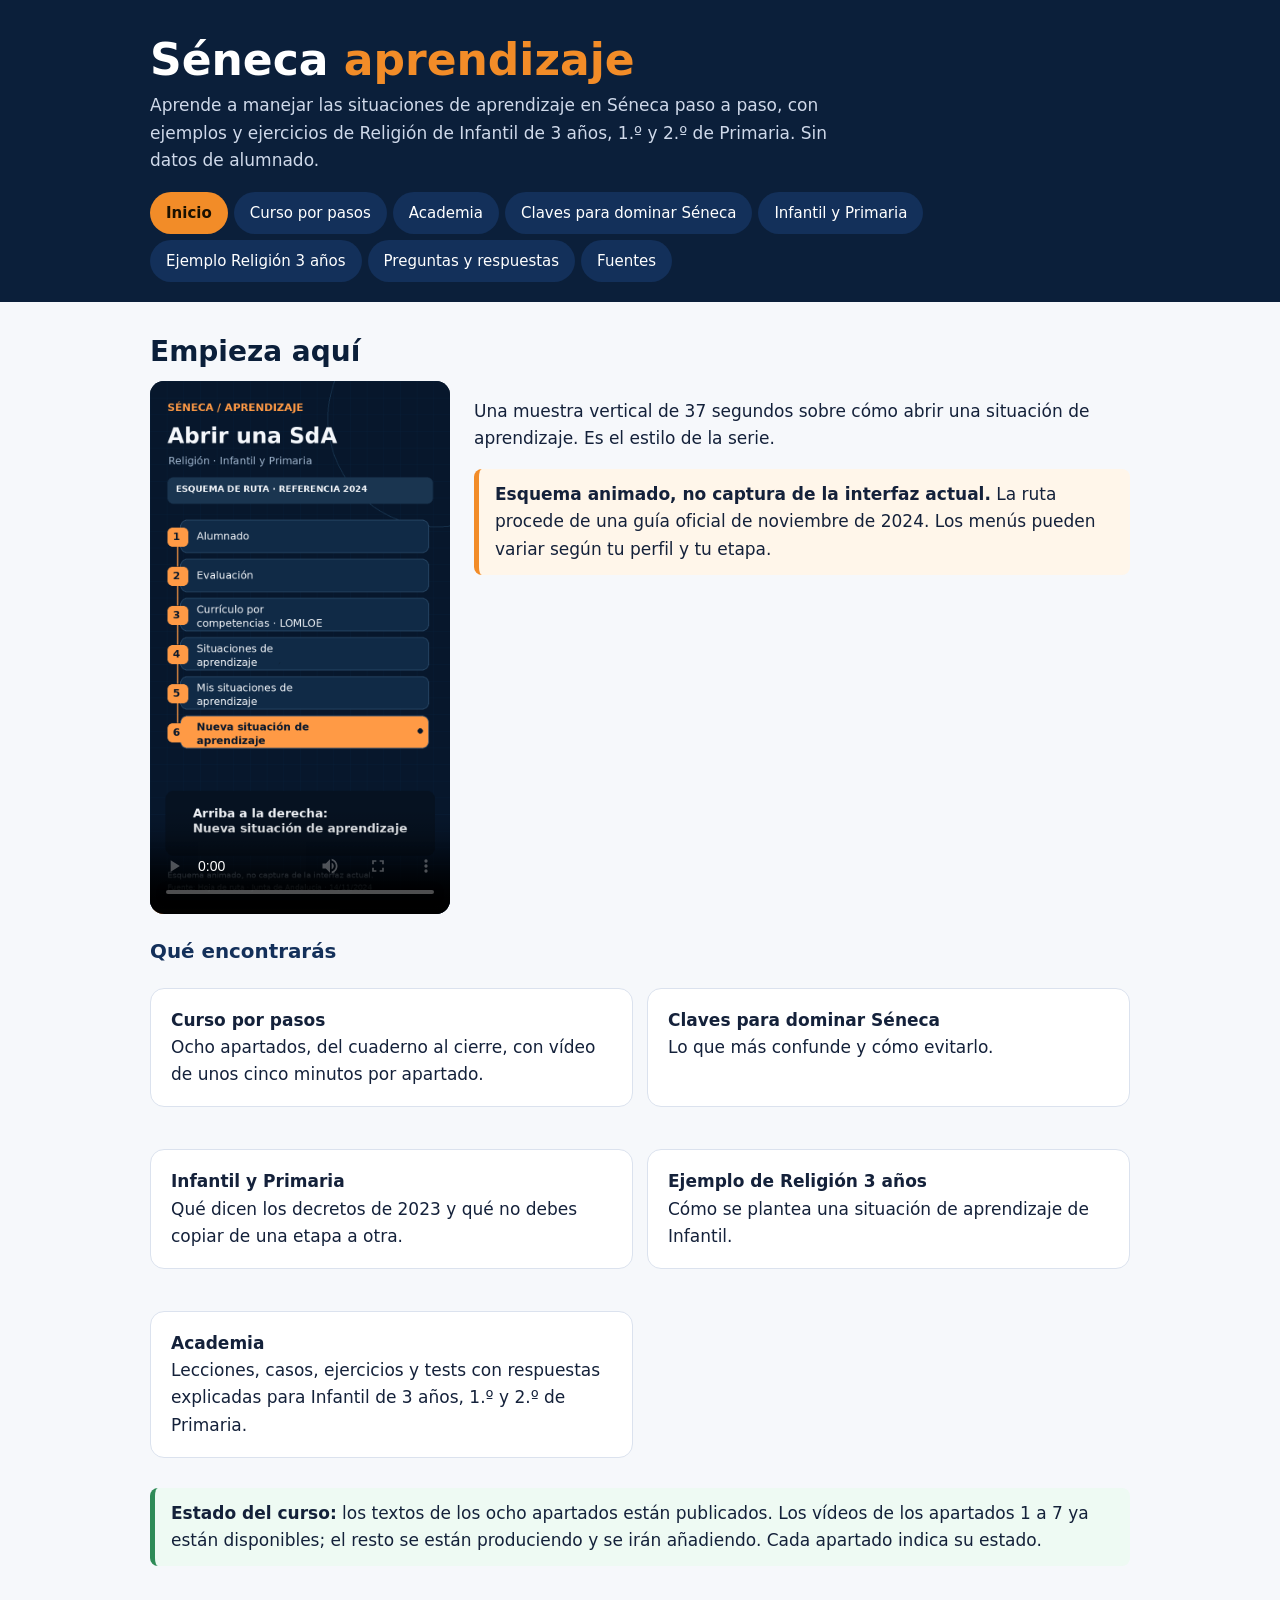
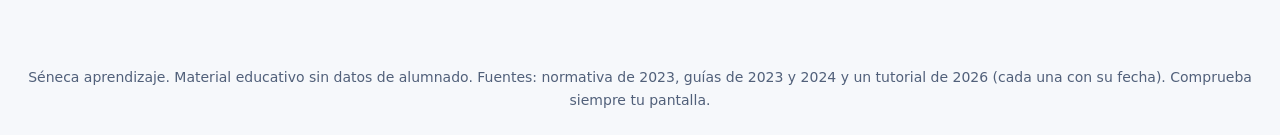
==== commit 9b672b65: "Update course status to reflect new video availability" ====
--- a/index.html
+++ b/index.html
@@ -8,14 +8,14 @@
 <div class="note"><b>Esquema animado, no captura de la interfaz actual.</b> La ruta procede de una guía oficial de noviembre de 2024. Los menús pueden variar según tu perfil y tu etapa.</div></div></div>
 <h3>Qué encontrarás</h3>
 <div class="grid c2"><div class="card"><b>Curso por pasos</b><br>Ocho apartados, del cuaderno al cierre, con vídeo de unos cinco minutos por apartado.</div><div class="card"><b>Claves para dominar Séneca</b><br>Lo que más confunde y cómo evitarlo.</div><div class="card"><b>Infantil y Primaria</b><br>Qué dicen los decretos de 2023 y qué no debes copiar de una etapa a otra.</div><div class="card"><b>Ejemplo de Religión 3 años</b><br>Cómo se plantea una situación de aprendizaje de Infantil.</div><div class="card"><b>Academia</b><br>Lecciones, casos, ejercicios y tests con respuestas explicadas para Infantil de 3 años, 1.º y 2.º de Primaria.</div></div>
-<div class="note ok"><b>Estado del curso:</b> los textos de los ocho apartados están publicados. Los vídeos de los apartados 1 a 6 ya están disponibles; el resto se están produciendo y se irán añadiendo. Cada apartado indica su estado.</div></section>
+<div class="note ok"><b>Estado del curso:</b> los textos de los ocho apartados están publicados. Los vídeos de los apartados 1 a 7 ya están disponibles; el resto se están produciendo y se irán añadiendo. Cada apartado indica su estado.</div></section>
 <section class="tab" id="curso"><h2>Curso por pasos</h2><div class="note"><b>Cómo leer los pasos.</b> Los pasos escritos son un esquema orientativo para preparar tu trabajo, tomado de guías y tutoriales fechados. No son instrucciones exactas de campos: la pantalla de tu perfil y tu etapa manda, y la interfaz actual de Infantil y Primaria no se ha comprobado.</div><p>Un apartado por vídeo. Abre cada uno para ver los pasos y su advertencia.</p><details id="m1"><summary>1. Preparar el cuaderno <span class="tag done">Vídeo disponible · 5 min</span></summary><video controls playsinline preload="metadata" poster="8-cap1.png" src="7-cap1.mp4" aria-label="Capítulo 1: preparar el cuaderno" style="margin:10px 0"></video><div class="note">Las pantallas del vídeo son de un tutorial público de 2026 en un entorno de formación (curso 2025-26), con datos ocultos. No es tu sesión: contrasta año, etapa, perfil y permisos. Fuente: <a href="https://www.youtube.com/watch?v=MoA0F6g8uqE" target="_blank" rel="noopener">Creación de parámetros en el Cuaderno de Séneca (YouTube)</a>.</div><p>Localizar el cuaderno de clase, comprobar grupo y curso y crear las categorías.</p><ol class="steps"><li>Entra en Séneca con tu perfil de docente y confirma el curso escolar que aparece arriba.</li><li>Abre el Cuaderno de clase y comprueba que ves el grupo y la materia correctos (en Religión, el grupo de la etapa que te toca).</li><li>Revisa las categorías: son una forma de organizar tus actividades, no una ponderación obligatoria. El orden de presentación no cambia las notas.</li><li>Ten a mano la programación del centro antes de empezar a rellenar nada.</li></ol><div class="note"><b>Ojo:</b> Cada centro puede tener permisos y organización distintos. Lo que ves depende de tu perfil y de lo que haya configurado la dirección.</div></details>
 <details id="m2"><summary>2. Programación, situación de aprendizaje y actividad <span class="tag done">Vídeo disponible · 5:44</span></summary><video controls playsinline preload="metadata" poster="2-cap2.png" src="1-cap2.mp4" aria-label="Capítulo 2: programación, situación de aprendizaje y actividad" style="margin:10px 0"></video><div class="note">Las pantallas del vídeo son de un tutorial de un instituto subido en octubre de 2025, pero grabado con pantallas de 2023-24. Puede no coincidir con la interfaz actual, y no se ha comprobado la interfaz actual de Infantil. Distingue materia, SdA y actividad, y los registros del cuaderno, con el ejemplo del tema 1. Fuente: <a href="https://www.youtube.com/watch?v=WIgateh4PXk" target="_blank" rel="noopener">tutorial en YouTube</a>; apoyo: <a href="https://www.youtube.com/watch?v=lEC_SYRVXgc" target="_blank" rel="noopener">segundo tutorial</a>.</div><p>Tres cosas distintas que se confunden: la programación de la materia, la situación de aprendizaje (SdA) y la actividad evaluable.</p><ol class="steps"><li>Programación didáctica: el documento del centro para la materia y el curso.</li><li>Situación de aprendizaje: un reto o problema contextualizado que reúne actividades articuladas para desarrollar competencias específicas.</li><li>Actividad evaluable: lo que registras en el cuaderno para valorar criterios de evaluación concretos.</li><li>Regla práctica: primero la SdA, después sus actividades, y de ahí las actividades evaluables.</li></ol><div class="note"><b>Ojo:</b> El Decreto 100/2023 (Infantil) define la SdA como un conjunto de actividades articuladas para desarrollar las competencias específicas en un contexto determinado.</div></details>
 <details id="m3"><summary>3. Abrir e identificar una situación de aprendizaje <span class="tag done">Vídeo disponible · 6:03</span></summary><video controls playsinline preload="metadata" poster="2-cap3.png" src="1-cap3.mp4" aria-label="Capítulo 3: identificar la situación de aprendizaje" style="margin:10px 0"></video><div class="note">El vídeo cubre entrada, curso, título, justificación, temporalización, materias y participantes, y la diferencia entre guardar y publicar. Las pantallas son de 2023-24 (ejemplo de 1.º de ESO, con datos de docentes ocultos): no es tu interfaz actual ni es una regla universal de campos mínimos. Identificar la SdA no es lo mismo que guardarla, ni una fila creada es una SdA ya desarrollada. Fuente: <a href="https://www.youtube.com/watch?v=lEC_SYRVXgc" target="_blank" rel="noopener">tutorial en YouTube</a>.</div><p>Entrar en Mis situaciones de aprendizaje y rellenar identificación, justificación, temporalización, participantes y materias.</p><ol class="steps"><li>Atajo: usa el buscador integrado de Séneca y escribe «situaciones de aprendizaje».</li><li>Ruta por menús (guía oficial de 2024): <span class=menu>Alumnado</span> › <span class=menu>Evaluación</span> › <span class=menu>Currículo por competencias R.G. LOMLOE</span> › <span class=menu>Situaciones de aprendizaje</span> › <span class=menu>Mis situaciones de aprendizaje</span>.</li><li>Arriba a la derecha pulsa <span class=menu>Nueva situación de aprendizaje</span>.</li><li>Antes de escribir, comprueba etapa y curso. Rellena título contextualizado, justificación (objetivos de etapa y principios pedagógicos), temporalización y materias.</li><li>Añade participantes si otros docentes del mismo curso la van a usar.</li></ol><div class="note"><b>Ojo:</b> La ruta procede de una guía de noviembre de 2024. Los menús pueden cambiar según el perfil y la etapa.</div></details>
 <details id="m4"><summary>4. Concreción curricular y producto final <span class="tag done">Vídeo disponible · 4:40</span></summary><video controls playsinline preload="metadata" poster="2-cap4.png" src="1-cap4.mp4" aria-label="Capítulo 4: concreción curricular y producto final" style="margin:10px 0"></video><div class="note">El vídeo muestra los apartados de concreción curricular (columnas de elementos disponibles y seleccionados) y de producto final (denominación y definición). Las pantallas son un tutorial de 2023-24: no son tu interfaz actual. El mural es la propuesta del tema 1, no un registro exportado de una cuenta real. No se dan códigos de criterios: elige los de tu etapa en tu pantalla. Fuente: <a href="https://www.youtube.com/watch?v=lEC_SYRVXgc" target="_blank" rel="noopener">tutorial en YouTube</a> y <a href="https://www.boe.es/buscar/act.php?id=BOE-A-2022-10452" target="_blank" rel="noopener">BOE-A-2022-10452</a>.</div><p>Elegir competencias específicas y criterios de evaluación de la etapa correcta, y describir el reto o producto final.</p><ol class="steps"><li>Selecciona las competencias específicas y los criterios que vas a trabajar. Séneca enlaza por defecto descriptores operativos y saberes básicos según el currículo andaluz.</li><li>Puedes quitar saberes básicos que no vayas a trabajar en esta SdA.</li><li>Describe el producto final: el reto o la tarea, claro y concreto. Se añade con el botón <span class=menu>+</span> de la esquina superior derecha de ese apartado.</li><li>No copies criterios de otra etapa: Infantil y Primaria tienen currículo y áreas distintos.</li></ol><div class="note"><b>Ojo:</b> Infantil se organiza por áreas globalizadas y Primaria por áreas con criterios propios. Los campos exactos de tu pantalla se contrastan con tu perfil.</div></details>
 <details id="m5"><summary>5. Secuencia didáctica <span class="tag done">Vídeo disponible · 4:52</span></summary><video controls playsinline preload="metadata" poster="3-cap5.png" src="4-cap5.mp4" aria-label="Capítulo 5: secuencia didáctica" style="margin:10px 0"></video><div class="note">El vídeo explica la tabla de la secuencia (actividades o ejercicios, temporalización, recursos y metodología) y cómo plantear alternativas de participación. Las cinco experiencias del tema 1 son una propuesta de ejemplo, no una pantalla de Séneca, y el vídeo no muestra paso a paso el alta de filas. Pantallas de un tutorial de 2023-24: no son tu interfaz actual. Fuente: <a href="https://www.youtube.com/watch?v=lEC_SYRVXgc" target="_blank" rel="noopener">tutorial en YouTube</a>.</div><p>Pasar de la idea a las actividades, con recursos y metodología, y añadir diversidad (DUA).</p><ol class="steps"><li>Planifica la secuencia: motivación, activación, exploración, estructuración, aplicación y conclusión o evaluación.</li><li>Añade las actividades una a una: título, descripción, recursos, competencias y criterios asociados.</li><li>Rellena las medidas de atención a la diversidad: generales y específicas, con los principios DUA (varias formas de implicación, de representación y de acción y expresión).</li><li>En Infantil, piensa en juego, rutinas, asamblea y observación; en Primaria, en tareas y productos.</li></ol><div class="note"><b>Ojo:</b> La secuencia es un orden de actividades, no un catálogo suelto.</div></details>
 <details id="m6"><summary>6. Crear actividades evaluables <span class="tag done">Vídeo disponible · 4:42</span></summary><video controls playsinline preload="metadata" poster="2-cap6.png" src="1-cap6.mp4" aria-label="Capítulo 6: actividad del cuaderno" style="margin:10px 0"></video><div class="note">El vídeo muestra cómo se edita una actividad ya existente del cuaderno (campos, categoría, descripciones, calificación, criterios, fechas, avisos y destinatarios), no el alta completa. Es un tutorial de 2025-26 de 2.º de ESO de Tecnología: no traslades su sistema a Infantil ni a Primaria. Las propuestas de actividad de 1.º y 2.º de Primaria de la Academia son ejemplos, no registros reales. Fuente: <a href="https://www.youtube.com/watch?v=--iTZ-o0KU0" target="_blank" rel="noopener">tutorial en YouTube</a>.</div><p>Convertir actividades de la SdA en actividades del cuaderno con categoría y criterios.</p><ol class="steps"><li>Desde la SdA genera las actividades evaluables (guía de Séneca para el profesorado).</li><li>Elige la categoría y revisa los campos del formulario.</li><li>Vincula los criterios que correspondan y decide si la actividad es diaria o no diaria.</li><li>Un mismo criterio puede estar en varias actividades de distinto grado de dificultad.</li></ol><div class="note"><b>Ojo:</b> Los campos del formulario son los que muestra tu Séneca. Esta guía no sustituye comprobarlos en tu perfil.</div></details>
-<details id="m7"><summary>7. Registrar y revisar la evaluación <span class="tag prod">Vídeo en producción</span></summary><p>Introducir evidencias, ver el seguimiento y entender cada vista.</p><ol class="steps"><li>Una guía de 2023 sobre ESO dice que los criterios se valoran de 0 a 10 y pesan igual. En Primaria, la Orden de 30 de mayo de 2023 fija los términos IN, SU, BI, NT y SB. Comprueba qué se aplica en tu área.</li><li>Registra evidencias de cada actividad y revisa el seguimiento por alumno.</li><li>En Infantil la evaluación es global y de observación. No traslades sin comprobar la lógica de calificación de otra etapa.</li><li>Nunca pegues datos de alumnado en documentos o webs públicas.</li></ol><div class="note"><b>Ojo:</b> Las orientaciones de calificación de la guía consultada son de ESO. En Religión Infantil y Primaria confirma con tu centro.</div></details>
+<details id="m7"><summary>7. Registrar y revisar la evaluación <span class="tag done">Vídeo disponible · 4:45</span></summary><video controls playsinline preload="metadata" poster="2-cap7.png" src="1-cap7.mp4" aria-label="Capítulo 7: evidencias y evaluación" style="margin:10px 0"></video><div class="note">El vídeo diferencia Infantil de 3 años, 1.º y 2.º de Primaria, con casos de mural terminado y de actividad hecha, y explica cómo decidir evidencias e instrumentos por etapa. No hay resultados reales ni se ha comprobado la interfaz actual de evaluación de Religión. Bases: <a href="https://www.boe.es/buscar/act.php?id=BOE-A-2022-10452" target="_blank" rel="noopener">BOE-A-2022-10452</a> y <a href="https://www.juntadeandalucia.es/boja/2023/104/38" target="_blank" rel="noopener">Orden de Infantil (BOJA 2023/104/38)</a>; recordatorio visual de criterios de un <a href="https://www.youtube.com/watch?v=--iTZ-o0KU0" target="_blank" rel="noopener">tutorial de ESO de 2025-26</a>, que no se traslada a Infantil ni a Primaria.</div><p>Introducir evidencias, ver el seguimiento y entender cada vista.</p><ol class="steps"><li>Una guía de 2023 sobre ESO dice que los criterios se valoran de 0 a 10 y pesan igual. En Primaria, la Orden de 30 de mayo de 2023 fija los términos IN, SU, BI, NT y SB. Comprueba qué se aplica en tu área.</li><li>Registra evidencias de cada actividad y revisa el seguimiento por alumno.</li><li>En Infantil la evaluación es global y de observación. No traslades sin comprobar la lógica de calificación de otra etapa.</li><li>Nunca pegues datos de alumnado en documentos o webs públicas.</li></ol><div class="note"><b>Ojo:</b> Las orientaciones de calificación de la guía consultada son de ESO. En Religión Infantil y Primaria confirma con tu centro.</div></details>
 <details id="m8"><summary>8. Comprobar y cerrar <span class="tag prod">Vídeo en producción</span></summary><p>Revisar, generar el documento imprimible y guardar.</p><ol class="steps"><li>Repasa título, justificación, temporalización, concreción, producto, secuencia y diversidad.</li><li>Genera el documento imprimible de la SdA para revisarlo en papel o PDF.</li><li>Comprueba la evaluación de la práctica docente (indicadores de reflexión).</li><li>Guarda y publica solo cuando esté revisada con quien corresponda en el centro.</li></ol><div class="note"><b>Ojo:</b> Guardar y publicar puede depender de permisos del centro.</div></details>
 </section>
 <section class="tab" id="claves"><h2>Claves para dominar Séneca</h2>
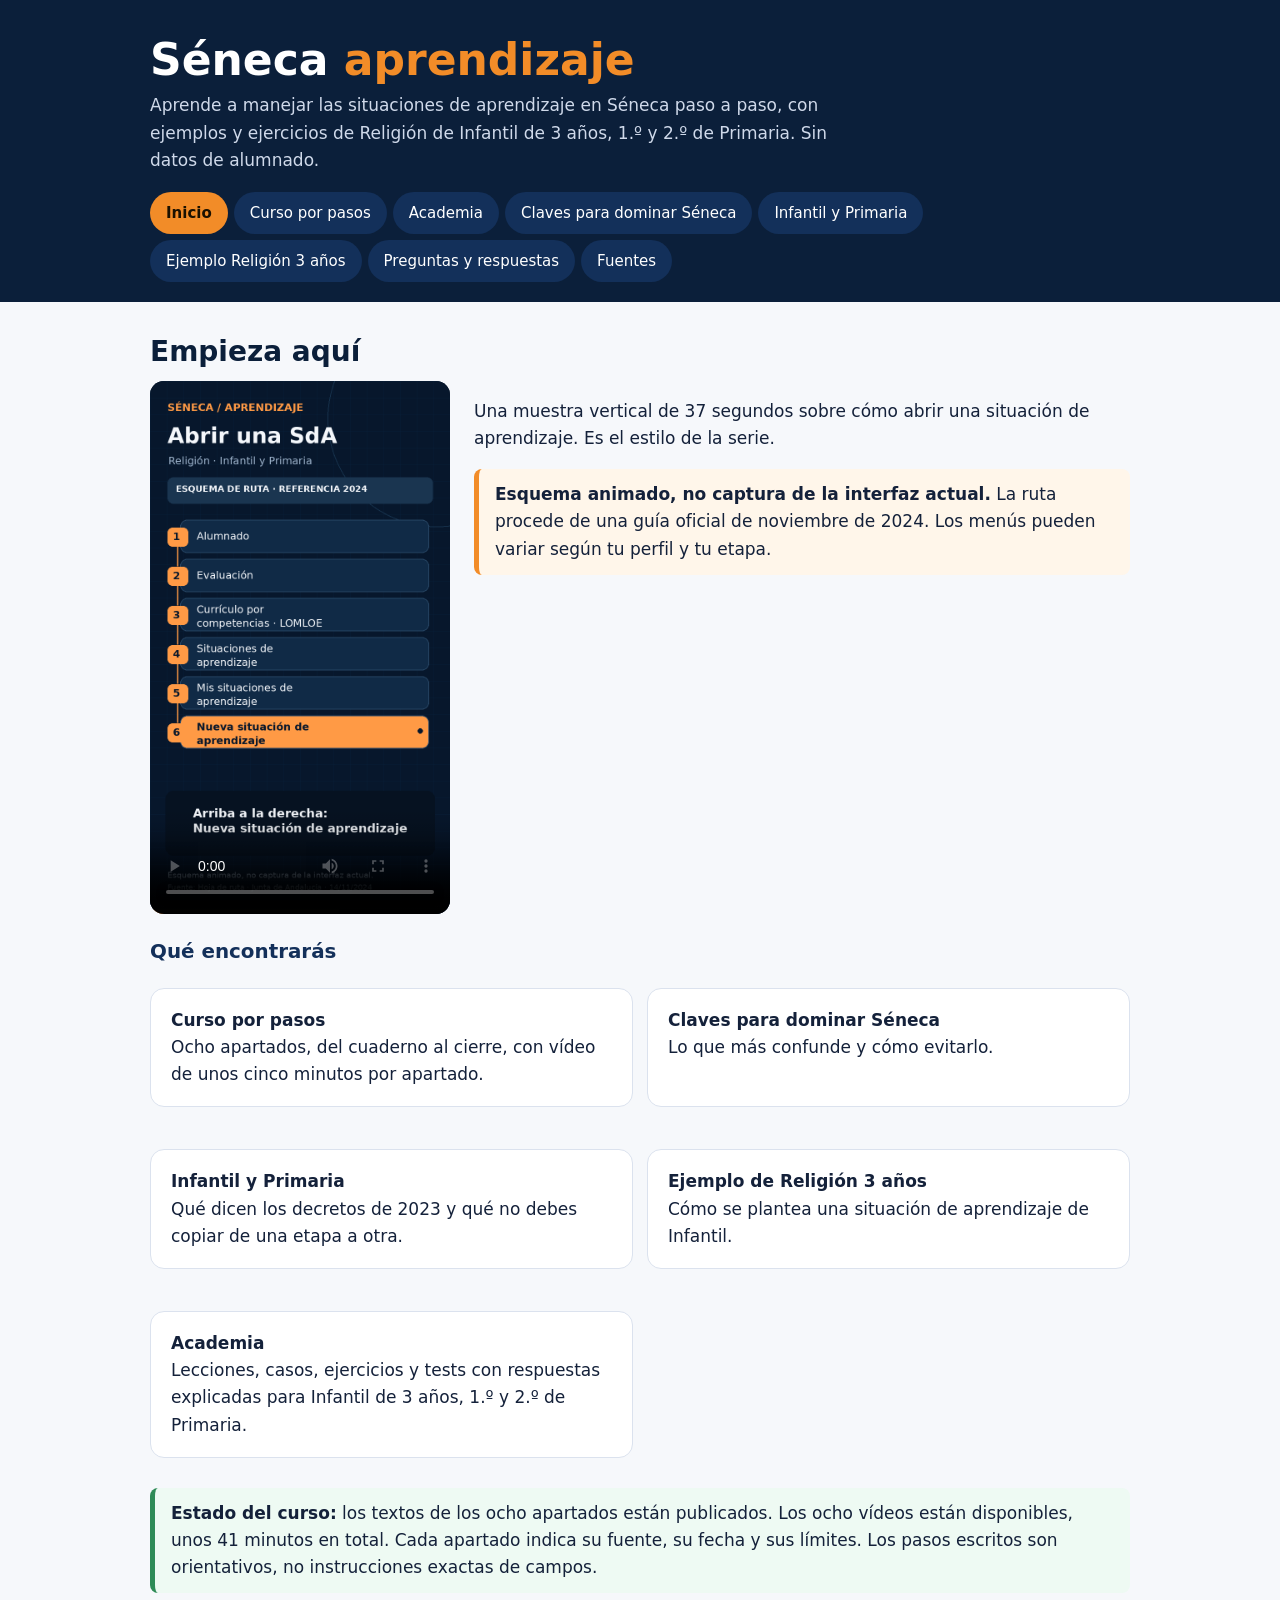
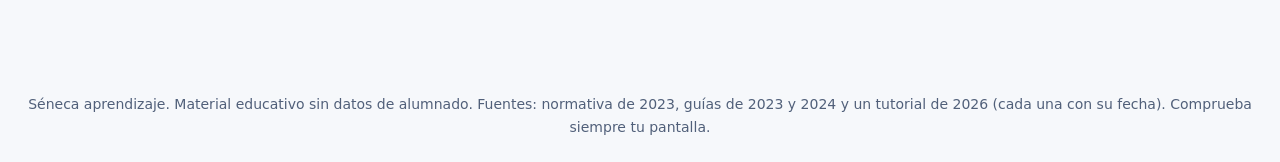
==== commit facb2c63: "Revise course status and video details in index.html Updated course status and added video availabil" ====
--- a/index.html
+++ b/index.html
@@ -8,7 +8,7 @@
 <div class="note"><b>Esquema animado, no captura de la interfaz actual.</b> La ruta procede de una guía oficial de noviembre de 2024. Los menús pueden variar según tu perfil y tu etapa.</div></div></div>
 <h3>Qué encontrarás</h3>
 <div class="grid c2"><div class="card"><b>Curso por pasos</b><br>Ocho apartados, del cuaderno al cierre, con vídeo de unos cinco minutos por apartado.</div><div class="card"><b>Claves para dominar Séneca</b><br>Lo que más confunde y cómo evitarlo.</div><div class="card"><b>Infantil y Primaria</b><br>Qué dicen los decretos de 2023 y qué no debes copiar de una etapa a otra.</div><div class="card"><b>Ejemplo de Religión 3 años</b><br>Cómo se plantea una situación de aprendizaje de Infantil.</div><div class="card"><b>Academia</b><br>Lecciones, casos, ejercicios y tests con respuestas explicadas para Infantil de 3 años, 1.º y 2.º de Primaria.</div></div>
-<div class="note ok"><b>Estado del curso:</b> los textos de los ocho apartados están publicados. Los vídeos de los apartados 1 a 7 ya están disponibles; el resto se están produciendo y se irán añadiendo. Cada apartado indica su estado.</div></section>
+<div class="note ok"><b>Estado del curso:</b> los textos de los ocho apartados están publicados. Los ocho vídeos están disponibles, unos 41 minutos en total. Cada apartado indica su fuente, su fecha y sus límites. Los pasos escritos son orientativos, no instrucciones exactas de campos.</div></section>
 <section class="tab" id="curso"><h2>Curso por pasos</h2><div class="note"><b>Cómo leer los pasos.</b> Los pasos escritos son un esquema orientativo para preparar tu trabajo, tomado de guías y tutoriales fechados. No son instrucciones exactas de campos: la pantalla de tu perfil y tu etapa manda, y la interfaz actual de Infantil y Primaria no se ha comprobado.</div><p>Un apartado por vídeo. Abre cada uno para ver los pasos y su advertencia.</p><details id="m1"><summary>1. Preparar el cuaderno <span class="tag done">Vídeo disponible · 5 min</span></summary><video controls playsinline preload="metadata" poster="8-cap1.png" src="7-cap1.mp4" aria-label="Capítulo 1: preparar el cuaderno" style="margin:10px 0"></video><div class="note">Las pantallas del vídeo son de un tutorial público de 2026 en un entorno de formación (curso 2025-26), con datos ocultos. No es tu sesión: contrasta año, etapa, perfil y permisos. Fuente: <a href="https://www.youtube.com/watch?v=MoA0F6g8uqE" target="_blank" rel="noopener">Creación de parámetros en el Cuaderno de Séneca (YouTube)</a>.</div><p>Localizar el cuaderno de clase, comprobar grupo y curso y crear las categorías.</p><ol class="steps"><li>Entra en Séneca con tu perfil de docente y confirma el curso escolar que aparece arriba.</li><li>Abre el Cuaderno de clase y comprueba que ves el grupo y la materia correctos (en Religión, el grupo de la etapa que te toca).</li><li>Revisa las categorías: son una forma de organizar tus actividades, no una ponderación obligatoria. El orden de presentación no cambia las notas.</li><li>Ten a mano la programación del centro antes de empezar a rellenar nada.</li></ol><div class="note"><b>Ojo:</b> Cada centro puede tener permisos y organización distintos. Lo que ves depende de tu perfil y de lo que haya configurado la dirección.</div></details>
 <details id="m2"><summary>2. Programación, situación de aprendizaje y actividad <span class="tag done">Vídeo disponible · 5:44</span></summary><video controls playsinline preload="metadata" poster="2-cap2.png" src="1-cap2.mp4" aria-label="Capítulo 2: programación, situación de aprendizaje y actividad" style="margin:10px 0"></video><div class="note">Las pantallas del vídeo son de un tutorial de un instituto subido en octubre de 2025, pero grabado con pantallas de 2023-24. Puede no coincidir con la interfaz actual, y no se ha comprobado la interfaz actual de Infantil. Distingue materia, SdA y actividad, y los registros del cuaderno, con el ejemplo del tema 1. Fuente: <a href="https://www.youtube.com/watch?v=WIgateh4PXk" target="_blank" rel="noopener">tutorial en YouTube</a>; apoyo: <a href="https://www.youtube.com/watch?v=lEC_SYRVXgc" target="_blank" rel="noopener">segundo tutorial</a>.</div><p>Tres cosas distintas que se confunden: la programación de la materia, la situación de aprendizaje (SdA) y la actividad evaluable.</p><ol class="steps"><li>Programación didáctica: el documento del centro para la materia y el curso.</li><li>Situación de aprendizaje: un reto o problema contextualizado que reúne actividades articuladas para desarrollar competencias específicas.</li><li>Actividad evaluable: lo que registras en el cuaderno para valorar criterios de evaluación concretos.</li><li>Regla práctica: primero la SdA, después sus actividades, y de ahí las actividades evaluables.</li></ol><div class="note"><b>Ojo:</b> El Decreto 100/2023 (Infantil) define la SdA como un conjunto de actividades articuladas para desarrollar las competencias específicas en un contexto determinado.</div></details>
 <details id="m3"><summary>3. Abrir e identificar una situación de aprendizaje <span class="tag done">Vídeo disponible · 6:03</span></summary><video controls playsinline preload="metadata" poster="2-cap3.png" src="1-cap3.mp4" aria-label="Capítulo 3: identificar la situación de aprendizaje" style="margin:10px 0"></video><div class="note">El vídeo cubre entrada, curso, título, justificación, temporalización, materias y participantes, y la diferencia entre guardar y publicar. Las pantallas son de 2023-24 (ejemplo de 1.º de ESO, con datos de docentes ocultos): no es tu interfaz actual ni es una regla universal de campos mínimos. Identificar la SdA no es lo mismo que guardarla, ni una fila creada es una SdA ya desarrollada. Fuente: <a href="https://www.youtube.com/watch?v=lEC_SYRVXgc" target="_blank" rel="noopener">tutorial en YouTube</a>.</div><p>Entrar en Mis situaciones de aprendizaje y rellenar identificación, justificación, temporalización, participantes y materias.</p><ol class="steps"><li>Atajo: usa el buscador integrado de Séneca y escribe «situaciones de aprendizaje».</li><li>Ruta por menús (guía oficial de 2024): <span class=menu>Alumnado</span> › <span class=menu>Evaluación</span> › <span class=menu>Currículo por competencias R.G. LOMLOE</span> › <span class=menu>Situaciones de aprendizaje</span> › <span class=menu>Mis situaciones de aprendizaje</span>.</li><li>Arriba a la derecha pulsa <span class=menu>Nueva situación de aprendizaje</span>.</li><li>Antes de escribir, comprueba etapa y curso. Rellena título contextualizado, justificación (objetivos de etapa y principios pedagógicos), temporalización y materias.</li><li>Añade participantes si otros docentes del mismo curso la van a usar.</li></ol><div class="note"><b>Ojo:</b> La ruta procede de una guía de noviembre de 2024. Los menús pueden cambiar según el perfil y la etapa.</div></details>
@@ -16,7 +16,7 @@
 <details id="m5"><summary>5. Secuencia didáctica <span class="tag done">Vídeo disponible · 4:52</span></summary><video controls playsinline preload="metadata" poster="3-cap5.png" src="4-cap5.mp4" aria-label="Capítulo 5: secuencia didáctica" style="margin:10px 0"></video><div class="note">El vídeo explica la tabla de la secuencia (actividades o ejercicios, temporalización, recursos y metodología) y cómo plantear alternativas de participación. Las cinco experiencias del tema 1 son una propuesta de ejemplo, no una pantalla de Séneca, y el vídeo no muestra paso a paso el alta de filas. Pantallas de un tutorial de 2023-24: no son tu interfaz actual. Fuente: <a href="https://www.youtube.com/watch?v=lEC_SYRVXgc" target="_blank" rel="noopener">tutorial en YouTube</a>.</div><p>Pasar de la idea a las actividades, con recursos y metodología, y añadir diversidad (DUA).</p><ol class="steps"><li>Planifica la secuencia: motivación, activación, exploración, estructuración, aplicación y conclusión o evaluación.</li><li>Añade las actividades una a una: título, descripción, recursos, competencias y criterios asociados.</li><li>Rellena las medidas de atención a la diversidad: generales y específicas, con los principios DUA (varias formas de implicación, de representación y de acción y expresión).</li><li>En Infantil, piensa en juego, rutinas, asamblea y observación; en Primaria, en tareas y productos.</li></ol><div class="note"><b>Ojo:</b> La secuencia es un orden de actividades, no un catálogo suelto.</div></details>
 <details id="m6"><summary>6. Crear actividades evaluables <span class="tag done">Vídeo disponible · 4:42</span></summary><video controls playsinline preload="metadata" poster="2-cap6.png" src="1-cap6.mp4" aria-label="Capítulo 6: actividad del cuaderno" style="margin:10px 0"></video><div class="note">El vídeo muestra cómo se edita una actividad ya existente del cuaderno (campos, categoría, descripciones, calificación, criterios, fechas, avisos y destinatarios), no el alta completa. Es un tutorial de 2025-26 de 2.º de ESO de Tecnología: no traslades su sistema a Infantil ni a Primaria. Las propuestas de actividad de 1.º y 2.º de Primaria de la Academia son ejemplos, no registros reales. Fuente: <a href="https://www.youtube.com/watch?v=--iTZ-o0KU0" target="_blank" rel="noopener">tutorial en YouTube</a>.</div><p>Convertir actividades de la SdA en actividades del cuaderno con categoría y criterios.</p><ol class="steps"><li>Desde la SdA genera las actividades evaluables (guía de Séneca para el profesorado).</li><li>Elige la categoría y revisa los campos del formulario.</li><li>Vincula los criterios que correspondan y decide si la actividad es diaria o no diaria.</li><li>Un mismo criterio puede estar en varias actividades de distinto grado de dificultad.</li></ol><div class="note"><b>Ojo:</b> Los campos del formulario son los que muestra tu Séneca. Esta guía no sustituye comprobarlos en tu perfil.</div></details>
 <details id="m7"><summary>7. Registrar y revisar la evaluación <span class="tag done">Vídeo disponible · 4:45</span></summary><video controls playsinline preload="metadata" poster="2-cap7.png" src="1-cap7.mp4" aria-label="Capítulo 7: evidencias y evaluación" style="margin:10px 0"></video><div class="note">El vídeo diferencia Infantil de 3 años, 1.º y 2.º de Primaria, con casos de mural terminado y de actividad hecha, y explica cómo decidir evidencias e instrumentos por etapa. No hay resultados reales ni se ha comprobado la interfaz actual de evaluación de Religión. Bases: <a href="https://www.boe.es/buscar/act.php?id=BOE-A-2022-10452" target="_blank" rel="noopener">BOE-A-2022-10452</a> y <a href="https://www.juntadeandalucia.es/boja/2023/104/38" target="_blank" rel="noopener">Orden de Infantil (BOJA 2023/104/38)</a>; recordatorio visual de criterios de un <a href="https://www.youtube.com/watch?v=--iTZ-o0KU0" target="_blank" rel="noopener">tutorial de ESO de 2025-26</a>, que no se traslada a Infantil ni a Primaria.</div><p>Introducir evidencias, ver el seguimiento y entender cada vista.</p><ol class="steps"><li>Una guía de 2023 sobre ESO dice que los criterios se valoran de 0 a 10 y pesan igual. En Primaria, la Orden de 30 de mayo de 2023 fija los términos IN, SU, BI, NT y SB. Comprueba qué se aplica en tu área.</li><li>Registra evidencias de cada actividad y revisa el seguimiento por alumno.</li><li>En Infantil la evaluación es global y de observación. No traslades sin comprobar la lógica de calificación de otra etapa.</li><li>Nunca pegues datos de alumnado en documentos o webs públicas.</li></ol><div class="note"><b>Ojo:</b> Las orientaciones de calificación de la guía consultada son de ESO. En Religión Infantil y Primaria confirma con tu centro.</div></details>
-<details id="m8"><summary>8. Comprobar y cerrar <span class="tag prod">Vídeo en producción</span></summary><p>Revisar, generar el documento imprimible y guardar.</p><ol class="steps"><li>Repasa título, justificación, temporalización, concreción, producto, secuencia y diversidad.</li><li>Genera el documento imprimible de la SdA para revisarlo en papel o PDF.</li><li>Comprueba la evaluación de la práctica docente (indicadores de reflexión).</li><li>Guarda y publica solo cuando esté revisada con quien corresponda en el centro.</li></ol><div class="note"><b>Ojo:</b> Guardar y publicar puede depender de permisos del centro.</div></details>
+<details id="m8"><summary>8. Comprobar y cerrar <span class="tag done">Vídeo disponible · 5:24</span></summary><video controls playsinline preload="metadata" poster="2-cap8.png" src="1-cap8.mp4" aria-label="Capítulo 8: repaso y práctica" style="margin:10px 0"></video><div class="note">El vídeo es un repaso y una práctica: un test docente no oficial de 8 preguntas con respuestas explicadas y un ejercicio final para 3 años, 1.º y 2.º de Primaria. Son propuestas didácticas, no resultados reales. Con la serie completa no se afirma dominio de todos los campos actuales de Séneca: comprueba siempre tu pantalla.</div><p>Revisar, generar el documento imprimible y guardar.</p><ol class="steps"><li>Repasa título, justificación, temporalización, concreción, producto, secuencia y diversidad.</li><li>Genera el documento imprimible de la SdA para revisarlo en papel o PDF.</li><li>Comprueba la evaluación de la práctica docente (indicadores de reflexión).</li><li>Guarda y publica solo cuando esté revisada con quien corresponda en el centro.</li></ol><div class="note"><b>Ojo:</b> Guardar y publicar puede depender de permisos del centro.</div></details>
 </section>
 <section class="tab" id="claves"><h2>Claves para dominar Séneca</h2>
 <div class="card"><b>1. Primero la idea, luego el formulario.</b> Decide el centro de interés, el reto y el producto final en un papel. Después rellena Séneca.</div>
